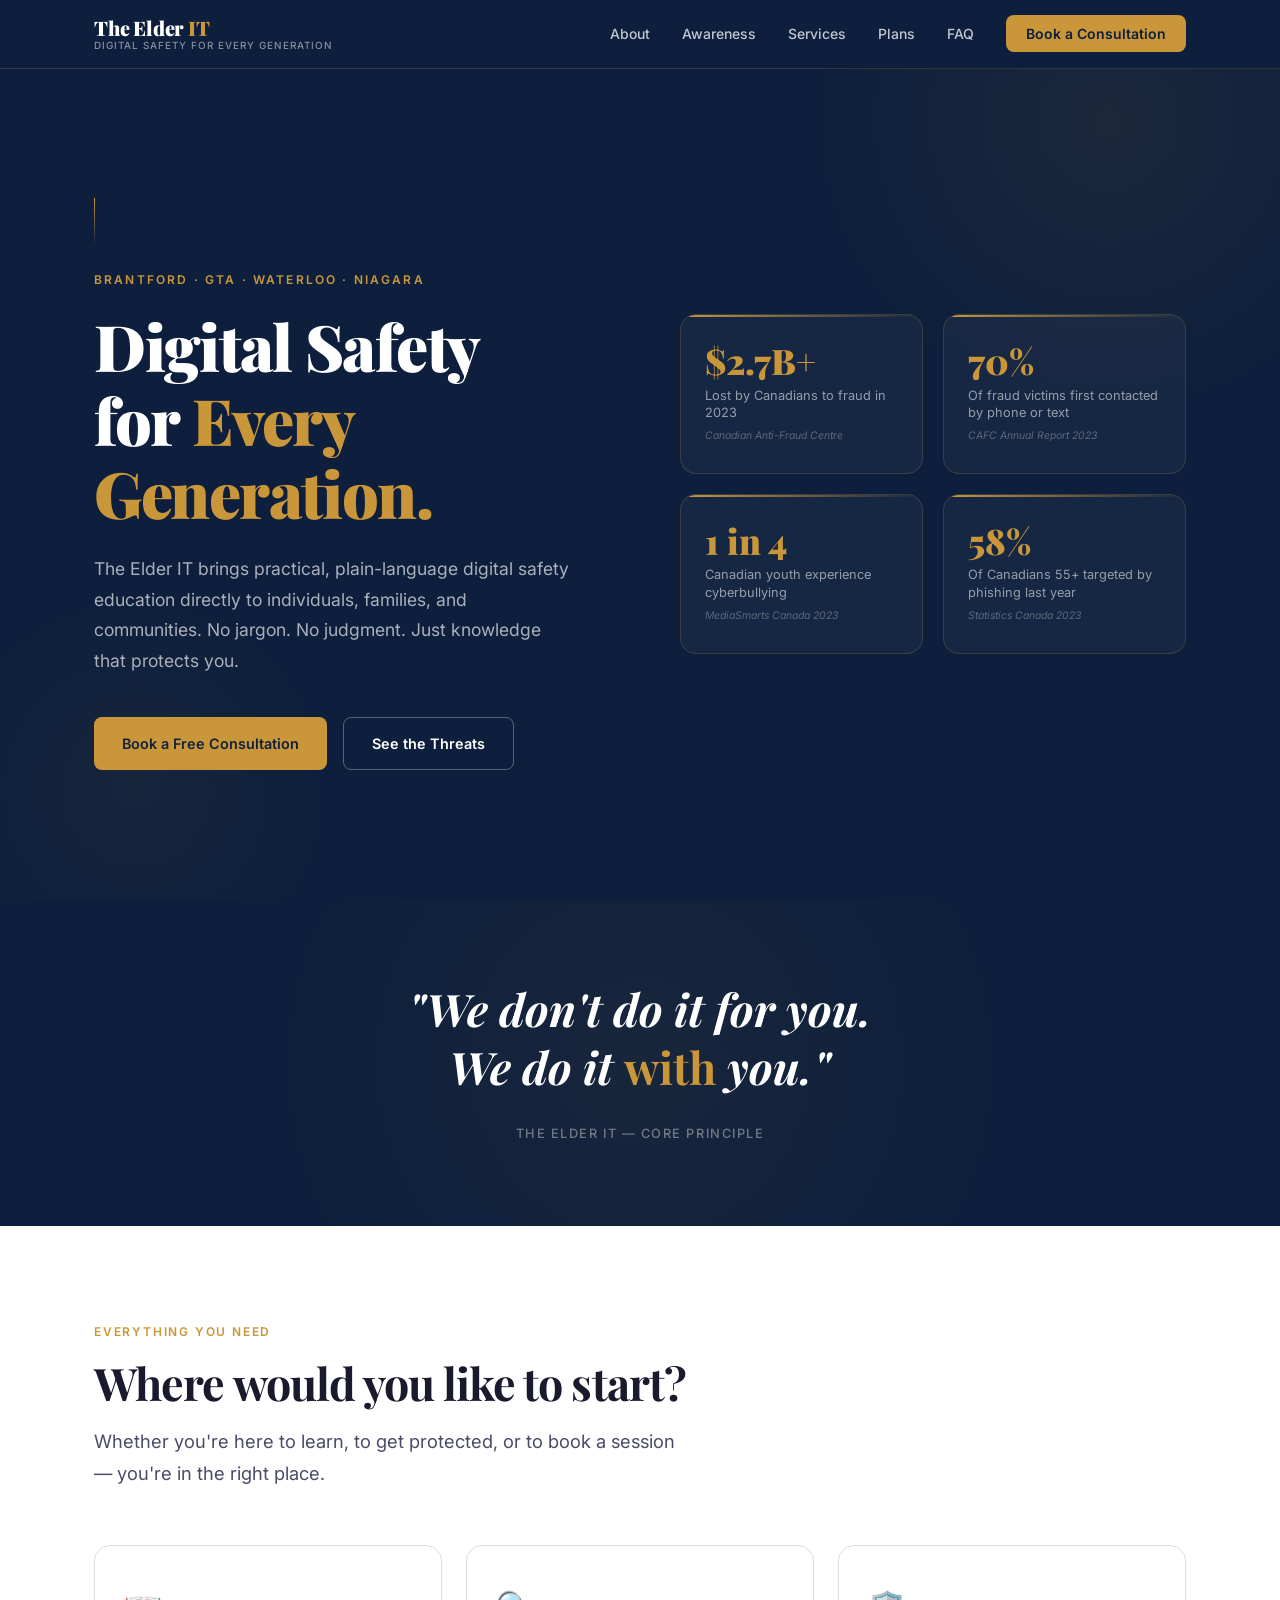
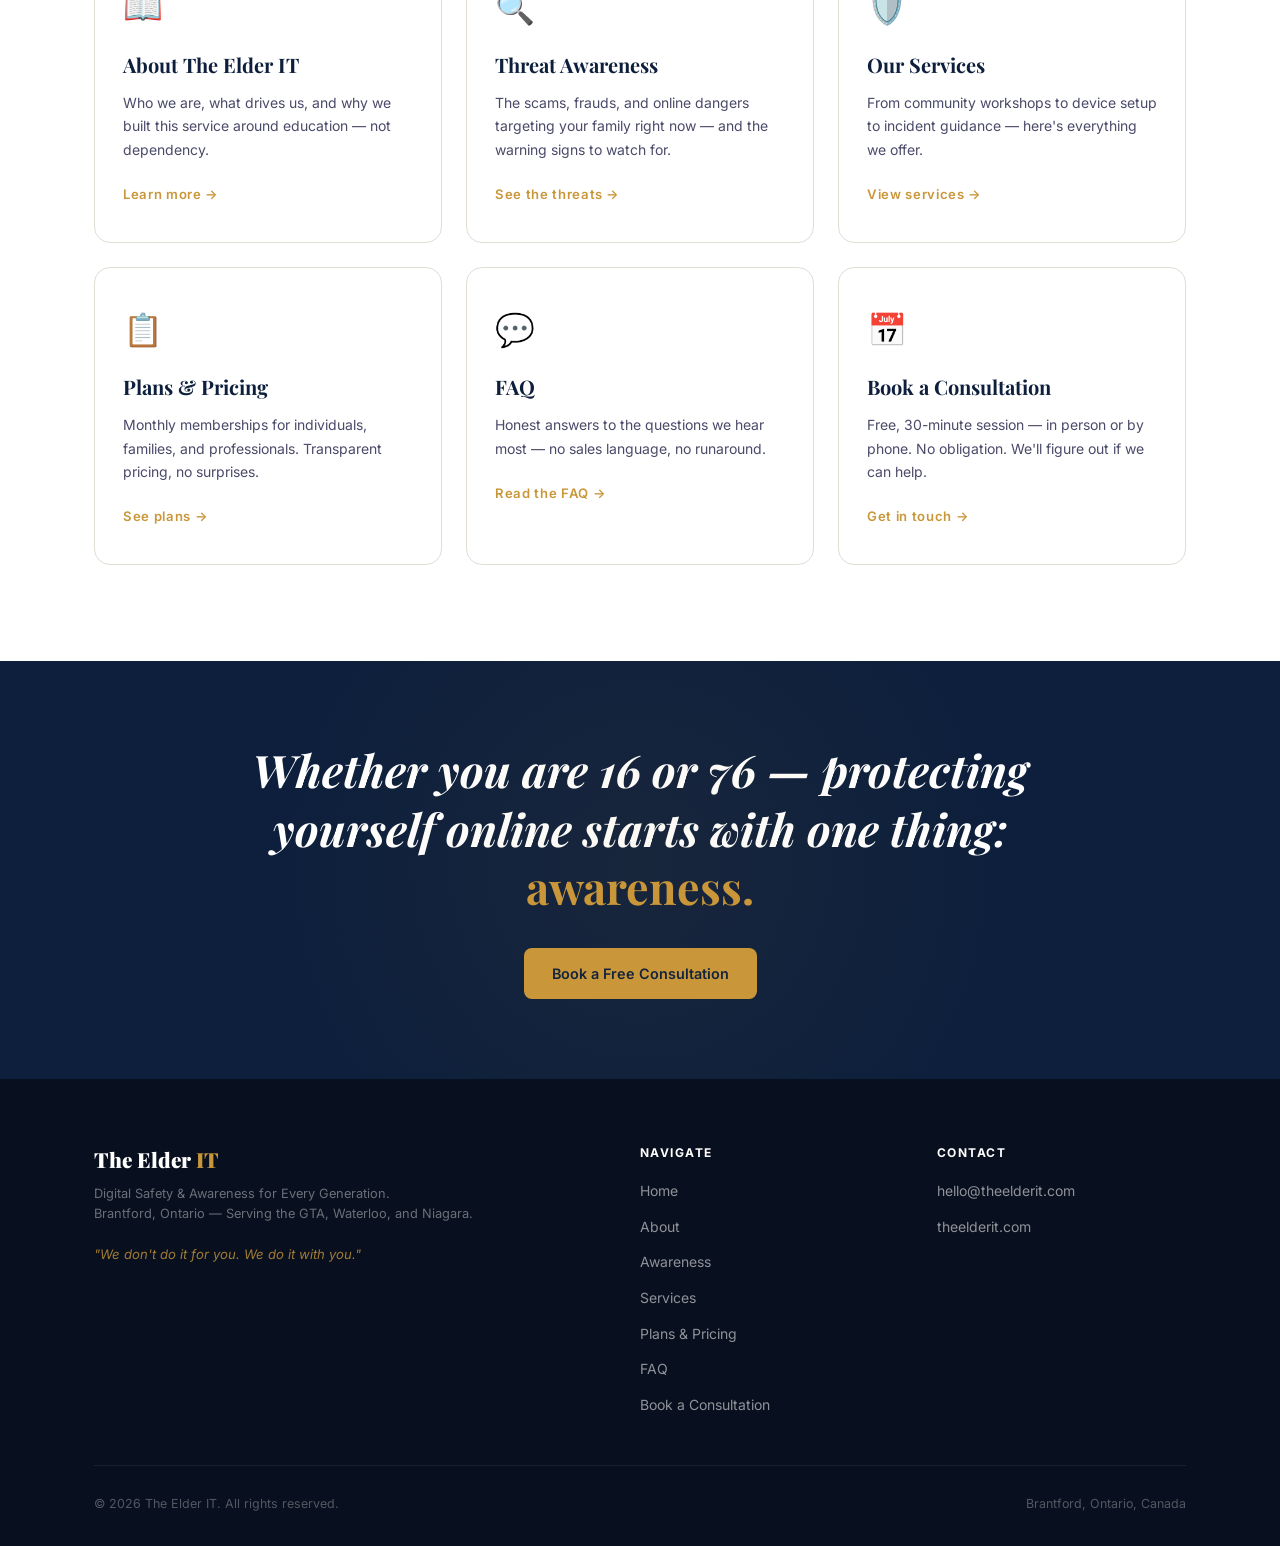
==== index.html @ 3765d1fe "index.html" ====
<!DOCTYPE html>
<html lang="en">
<head>
  <meta charset="UTF-8" />
  <meta name="viewport" content="width=device-width, initial-scale=1.0" />
  <meta name="description" content="Digital Safety for Every Generation | The Elder IT" />
  <meta name="theme-color" content="#0D1F3C" />
  <title>Digital Safety for Every Generation — The Elder IT</title>
  <link rel="icon" type="image/svg+xml" href="data:image/svg+xml,<svg xmlns='http://www.w3.org/2000/svg' viewBox='0 0 32 32'><rect width='32' height='32' fill='%230D1F3C' rx='6'/><text x='16' y='22' text-anchor='middle' font-size='16' fill='%23C9973A' font-family='serif' font-weight='bold'>E</text></svg>" />
  <style>
/* ============================================
   THE ELDER IT — Main Stylesheet
   Colors: Navy #0D1F3C | Gold #C9973A | White
   ============================================ */

@import url('https://fonts.googleapis.com/css2?family=Playfair+Display:wght@700;900&family=Inter:wght@300;400;500;600&display=swap');

:root {
  --navy: #0D1F3C;
  --navy-light: #152e58;
  --gold: #C9973A;
  --gold-light: #e0b05a;
  --white: #ffffff;
  --off-white: #F7F5F0;
  --text-dark: #1a1a2e;
  --text-mid: #4a4a6a;
  --text-light: #8888aa;
  --border: #e2ddd4;
  --shadow: rgba(13, 31, 60, 0.12);
  --radius: 8px;
  --radius-lg: 16px;
}

*, *::before, *::after {
  box-sizing: border-box;
  margin: 0;
  padding: 0;
}

html {
  scroll-behavior: smooth;
}

body {
  font-family: 'Inter', sans-serif;
  font-weight: 400;
  color: var(--text-dark);
  background: var(--white);
  line-height: 1.6;
  -webkit-font-smoothing: antialiased;
}

/* ── TYPOGRAPHY ── */
h1, h2, h3 {
  font-family: 'Playfair Display', serif;
  line-height: 1.15;
  letter-spacing: -0.02em;
}

h1 { font-size: clamp(2.4rem, 5vw, 4rem); font-weight: 900; }
h2 { font-size: clamp(1.8rem, 3.5vw, 2.8rem); font-weight: 700; }
h3 { font-size: clamp(1.2rem, 2vw, 1.5rem); font-weight: 700; }

p { line-height: 1.75; color: var(--text-mid); }

a { color: inherit; text-decoration: none; }

/* ── LAYOUT ── */
.container {
  max-width: 1140px;
  margin: 0 auto;
  padding: 0 24px;
}

.section {
  padding: 96px 0;
}

.section--alt {
  background: var(--off-white);
}

.section--dark {
  background: var(--navy);
  color: var(--white);
}

.section__eyebrow {
  font-family: 'Inter', sans-serif;
  font-size: 0.75rem;
  font-weight: 600;
  letter-spacing: 0.15em;
  text-transform: uppercase;
  color: var(--gold);
  margin-bottom: 16px;
  display: block;
}

.section__heading {
  margin-bottom: 16px;
}

.section__subheading {
  font-size: 1.15rem;
  color: var(--text-mid);
  max-width: 600px;
  margin-bottom: 56px;
}

.section--dark .section__subheading {
  color: rgba(255,255,255,0.7);
}

.section--dark h2 {
  color: var(--white);
}

/* ── NAV ── */
.nav {
  position: fixed;
  top: 0;
  left: 0;
  right: 0;
  z-index: 100;
  background: var(--navy);
  border-bottom: 1px solid rgba(201, 151, 58, 0.2);
  transition: box-shadow 0.3s;
}

.nav.scrolled {
  box-shadow: 0 4px 24px rgba(13,31,60,0.35);
}

.nav__inner {
  display: flex;
  align-items: center;
  justify-content: space-between;
  height: 68px;
  padding: 0 24px;
  max-width: 1140px;
  margin: 0 auto;
}

.nav__logo {
  display: flex;
  flex-direction: column;
  line-height: 1;
}

.nav__logo-name {
  font-family: 'Playfair Display', serif;
  font-size: 1.25rem;
  font-weight: 900;
  color: var(--white);
  letter-spacing: -0.01em;
}

.nav__logo-name span {
  color: var(--gold);
}

.nav__logo-tagline {
  font-size: 0.62rem;
  font-weight: 500;
  letter-spacing: 0.1em;
  text-transform: uppercase;
  color: rgba(255,255,255,0.5);
  margin-top: 3px;
}

.nav__links {
  display: flex;
  align-items: center;
  gap: 32px;
  list-style: none;
}

.nav__links a {
  font-size: 0.875rem;
  font-weight: 500;
  color: rgba(255,255,255,0.75);
  transition: color 0.2s;
}

.nav__links a:hover {
  color: var(--gold);
}

.nav__cta {
  background: var(--gold);
  color: var(--navy) !important;
  padding: 10px 20px;
  border-radius: var(--radius);
  font-weight: 600 !important;
  transition: background 0.2s !important;
}

.nav__cta:hover {
  background: var(--gold-light) !important;
  color: var(--navy) !important;
}

.nav__hamburger {
  display: none;
  flex-direction: column;
  gap: 5px;
  cursor: pointer;
  background: none;
  border: none;
  padding: 4px;
}

.nav__hamburger span {
  display: block;
  width: 24px;
  height: 2px;
  background: var(--white);
  border-radius: 2px;
  transition: all 0.3s;
}

/* ── HERO ── */
.hero {
  background: var(--navy);
  min-height: 100vh;
  display: flex;
  align-items: center;
  padding-top: 68px;
  position: relative;
  overflow: hidden;
}

.hero::before {
  content: '';
  position: absolute;
  top: -20%;
  right: -10%;
  width: 600px;
  height: 600px;
  background: radial-gradient(circle, rgba(201,151,58,0.08) 0%, transparent 70%);
  pointer-events: none;
}

.hero::after {
  content: '';
  position: absolute;
  bottom: -10%;
  left: -5%;
  width: 400px;
  height: 400px;
  background: radial-gradient(circle, rgba(201,151,58,0.05) 0%, transparent 70%);
  pointer-events: none;
}

.hero__inner {
  display: grid;
  grid-template-columns: 1fr 1fr;
  gap: 80px;
  align-items: center;
  padding: 80px 24px;
  max-width: 1140px;
  margin: 0 auto;
  width: 100%;
}

.hero__scroll-line {
  display: block;
  width: 1px;
  height: 48px;
  background: linear-gradient(to bottom, var(--gold), transparent);
  margin-bottom: 24px;
}

.hero__eyebrow {
  font-size: 0.75rem;
  font-weight: 600;
  letter-spacing: 0.18em;
  text-transform: uppercase;
  color: var(--gold);
  margin-bottom: 20px;
  display: block;
}

.hero__heading {
  color: var(--white);
  margin-bottom: 24px;
}

.hero__heading em {
  font-style: normal;
  color: var(--gold);
}

.hero__body {
  font-size: 1.1rem;
  color: rgba(255,255,255,0.65);
  margin-bottom: 40px;
  max-width: 480px;
}

.hero__actions {
  display: flex;
  gap: 16px;
  flex-wrap: wrap;
}

.hero__stats {
  display: grid;
  grid-template-columns: 1fr 1fr;
  gap: 20px;
}

.hero__stat {
  background: rgba(255,255,255,0.04);
  border: 1px solid rgba(201,151,58,0.2);
  border-radius: var(--radius-lg);
  padding: 28px 24px;
  position: relative;
  overflow: hidden;
}

.hero__stat::before {
  content: '';
  position: absolute;
  top: 0;
  left: 0;
  right: 0;
  height: 2px;
  background: linear-gradient(to right, var(--gold), transparent);
}

.hero__stat-number {
  font-family: 'Playfair Display', serif;
  font-size: 2.2rem;
  font-weight: 900;
  color: var(--gold);
  line-height: 1;
  margin-bottom: 8px;
}

.hero__stat-label {
  font-size: 0.8rem;
  color: rgba(255,255,255,0.55);
  line-height: 1.4;
}

.hero__stat-source {
  font-size: 0.65rem;
  color: rgba(255,255,255,0.3);
  margin-top: 6px;
  font-style: italic;
}

/* ── BUTTONS ── */
.btn {
  display: inline-flex;
  align-items: center;
  gap: 8px;
  padding: 14px 28px;
  border-radius: var(--radius);
  font-family: 'Inter', sans-serif;
  font-size: 0.9rem;
  font-weight: 600;
  cursor: pointer;
  transition: all 0.2s;
  border: none;
  text-decoration: none;
}

.btn--primary {
  background: var(--gold);
  color: var(--navy);
}

.btn--primary:hover {
  background: var(--gold-light);
  transform: translateY(-1px);
  box-shadow: 0 8px 24px rgba(201,151,58,0.3);
}

.btn--outline {
  background: transparent;
  color: var(--white);
  border: 1px solid rgba(255,255,255,0.3);
}

.btn--outline:hover {
  border-color: var(--gold);
  color: var(--gold);
}

.btn--navy {
  background: var(--navy);
  color: var(--white);
}

.btn--navy:hover {
  background: var(--navy-light);
  transform: translateY(-1px);
}

/* ── AUDIENCE CARDS ── */
.audience-grid {
  display: grid;
  grid-template-columns: repeat(3, 1fr);
  gap: 24px;
}

.audience-card {
  background: var(--white);
  border: 1px solid var(--border);
  border-radius: var(--radius-lg);
  padding: 36px 28px;
  transition: all 0.25s;
  position: relative;
  overflow: hidden;
}

.audience-card::after {
  content: '';
  position: absolute;
  bottom: 0;
  left: 0;
  right: 0;
  height: 3px;
  background: var(--gold);
  transform: scaleX(0);
  transition: transform 0.25s;
  transform-origin: left;
}

.audience-card:hover {
  border-color: var(--gold);
  box-shadow: 0 12px 40px var(--shadow);
  transform: translateY(-4px);
}

.audience-card:hover::after {
  transform: scaleX(1);
}

.audience-card__icon {
  font-size: 2rem;
  margin-bottom: 16px;
  display: block;
}

.audience-card__title {
  font-family: 'Playfair Display', serif;
  font-size: 1.25rem;
  font-weight: 700;
  color: var(--navy);
  margin-bottom: 12px;
}

.audience-card__body {
  font-size: 0.9rem;
  color: var(--text-mid);
  line-height: 1.65;
}

.audience-card__tags {
  display: flex;
  flex-wrap: wrap;
  gap: 6px;
  margin-top: 16px;
}

.tag {
  font-size: 0.7rem;
  font-weight: 500;
  padding: 4px 10px;
  background: var(--off-white);
  border-radius: 100px;
  color: var(--text-mid);
}

/* ── THREAT SECTION ── */
.threat-grid {
  display: grid;
  grid-template-columns: repeat(3, 1fr);
  gap: 20px;
}

.threat-card {
  background: rgba(255,255,255,0.04);
  border: 1px solid rgba(255,255,255,0.08);
  border-radius: var(--radius-lg);
  padding: 28px 24px;
  transition: border-color 0.2s;
}

.threat-card:hover {
  border-color: rgba(201,151,58,0.4);
}

.threat-card__icon {
  font-size: 1.5rem;
  margin-bottom: 14px;
  display: block;
}

.threat-card__title {
  font-size: 1rem;
  font-weight: 600;
  color: var(--white);
  margin-bottom: 8px;
}

.threat-card__body {
  font-size: 0.85rem;
  color: rgba(255,255,255,0.55);
  line-height: 1.6;
}

.threat-tabs {
  display: flex;
  gap: 8px;
  margin-bottom: 40px;
}

.threat-tab {
  padding: 10px 24px;
  border-radius: 100px;
  font-size: 0.875rem;
  font-weight: 600;
  cursor: pointer;
  border: 1px solid rgba(255,255,255,0.2);
  background: transparent;
  color: rgba(255,255,255,0.6);
  transition: all 0.2s;
  font-family: 'Inter', sans-serif;
}

.threat-tab.active,
.threat-tab:hover {
  background: var(--gold);
  border-color: var(--gold);
  color: var(--navy);
}

.threat-panel { display: none; }
.threat-panel.active { display: grid; grid-template-columns: repeat(3, 1fr); gap: 20px; }

/* ── WARNING SIGNS ── */
.warning-list {
  display: flex;
  flex-direction: column;
  gap: 0;
  border: 1px solid var(--border);
  border-radius: var(--radius-lg);
  overflow: hidden;
  background: var(--white);
}

.warning-item {
  display: grid;
  grid-template-columns: 60px 1fr;
  align-items: center;
  gap: 24px;
  padding: 24px 28px;
  border-bottom: 1px solid var(--border);
  transition: background 0.2s;
}

.warning-item:last-child { border-bottom: none; }

.warning-item:hover {
  background: rgba(201,151,58,0.06);
}

.warning-item__number {
  font-family: 'Playfair Display', serif;
  font-size: 2rem;
  font-weight: 900;
  color: var(--gold);
  opacity: 0.6;
  line-height: 1;
}

.warning-item__title {
  font-size: 1rem;
  font-weight: 700;
  color: var(--navy);
  margin-bottom: 4px;
}

.warning-item__body {
  font-size: 0.875rem;
  color: var(--text-mid);
  line-height: 1.6;
}

/* ── SERVICES ── */
.services-grid {
  display: grid;
  grid-template-columns: repeat(2, 1fr);
  gap: 24px;
}

.service-card {
  background: var(--white);
  border: 1px solid var(--border);
  border-radius: var(--radius-lg);
  padding: 32px 28px;
  transition: all 0.25s;
}

.service-card:hover {
  box-shadow: 0 12px 40px var(--shadow);
  border-color: rgba(201,151,58,0.4);
}

.service-card__icon {
  font-size: 1.75rem;
  margin-bottom: 16px;
  display: block;
}

.service-card__title {
  font-family: 'Playfair Display', serif;
  font-size: 1.2rem;
  font-weight: 700;
  color: var(--navy);
  margin-bottom: 10px;
}

.service-card__body {
  font-size: 0.875rem;
  color: var(--text-mid);
  line-height: 1.65;
}

/* ── PLANS ── */
.plans-grid {
  display: grid;
  grid-template-columns: repeat(4, 1fr);
  gap: 20px;
  align-items: start;
}

.plan-card {
  background: var(--white);
  border: 1px solid var(--border);
  border-radius: var(--radius-lg);
  padding: 32px 24px;
  position: relative;
  transition: all 0.25s;
}

.plan-card:hover {
  box-shadow: 0 16px 48px var(--shadow);
  transform: translateY(-4px);
}

.plan-card--featured {
  border: 2px solid var(--gold);
  background: var(--navy);
  color: var(--white);
}

.plan-card--featured .plan-card__price,
.plan-card--featured .plan-card__name {
  color: var(--white);
}

.plan-card--featured .plan-card__feature {
  color: rgba(255,255,255,0.75);
  border-color: rgba(255,255,255,0.1);
}

.plan-card--featured .plan-card__feature::before {
  color: var(--gold);
}

.plan-badge {
  position: absolute;
  top: -12px;
  left: 50%;
  transform: translateX(-50%);
  background: var(--gold);
  color: var(--navy);
  font-size: 0.7rem;
  font-weight: 700;
  letter-spacing: 0.1em;
  text-transform: uppercase;
  padding: 4px 14px;
  border-radius: 100px;
  white-space: nowrap;
}

.plan-card__name {
  font-family: 'Playfair Display', serif;
  font-size: 1.15rem;
  font-weight: 700;
  color: var(--navy);
  margin-bottom: 8px;
}

.plan-card__price {
  font-family: 'Playfair Display', serif;
  font-size: 2.2rem;
  font-weight: 900;
  color: var(--navy);
  line-height: 1;
  margin-bottom: 4px;
}

.plan-card__price span {
  font-size: 1rem;
  font-weight: 400;
  font-family: 'Inter', sans-serif;
  color: var(--text-light);
}

.plan-card__hst {
  font-size: 0.72rem;
  color: var(--text-light);
  margin-bottom: 20px;
}

.plan-card--featured .plan-card__hst {
  color: rgba(255,255,255,0.4);
}

.plan-card__divider {
  height: 1px;
  background: var(--border);
  margin: 16px 0;
}

.plan-card--featured .plan-card__divider {
  background: rgba(255,255,255,0.1);
}

.plan-card__features {
  list-style: none;
  display: flex;
  flex-direction: column;
  gap: 10px;
  margin-bottom: 24px;
}

.plan-card__feature {
  font-size: 0.82rem;
  color: var(--text-mid);
  padding-left: 20px;
  position: relative;
  border-bottom: 1px solid var(--border);
  padding-bottom: 10px;
  line-height: 1.4;
}

.plan-card__feature:last-child {
  border-bottom: none;
  padding-bottom: 0;
}

.plan-card__feature::before {
  content: '✓';
  position: absolute;
  left: 0;
  color: var(--gold);
  font-weight: 700;
  font-size: 0.75rem;
}

.plan-card .btn {
  width: 100%;
  justify-content: center;
}

/* ── FAQ ── */
.faq-list {
  max-width: 760px;
  margin: 0 auto;
}

.faq-item {
  border-bottom: 1px solid var(--border);
}

.faq-question {
  width: 100%;
  background: none;
  border: none;
  text-align: left;
  padding: 24px 0;
  font-family: 'Inter', sans-serif;
  font-size: 1rem;
  font-weight: 600;
  color: var(--navy);
  cursor: pointer;
  display: flex;
  justify-content: space-between;
  align-items: center;
  gap: 16px;
  transition: color 0.2s;
}

.faq-question:hover {
  color: var(--gold);
}

.faq-question svg {
  flex-shrink: 0;
  transition: transform 0.25s;
  color: var(--gold);
}

.faq-item.open .faq-question svg {
  transform: rotate(45deg);
}

.faq-answer {
  max-height: 0;
  overflow: hidden;
  transition: max-height 0.35s ease, padding 0.2s;
}

.faq-item.open .faq-answer {
  max-height: 400px;
  padding-bottom: 24px;
}

.faq-answer p {
  font-size: 0.95rem;
  color: var(--text-mid);
  line-height: 1.75;
}

/* ── CONTACT / BOOKING ── */
.contact-grid {
  display: grid;
  grid-template-columns: 1fr 1.5fr;
  gap: 64px;
  align-items: start;
}

.contact-info__item {
  display: flex;
  align-items: flex-start;
  gap: 16px;
  margin-bottom: 28px;
}

.contact-info__icon {
  width: 44px;
  height: 44px;
  background: rgba(201,151,58,0.1);
  border-radius: var(--radius);
  display: flex;
  align-items: center;
  justify-content: center;
  font-size: 1.1rem;
  flex-shrink: 0;
  color: var(--gold);
}

.contact-info__label {
  font-size: 0.75rem;
  font-weight: 600;
  text-transform: uppercase;
  letter-spacing: 0.1em;
  color: var(--gold);
  margin-bottom: 4px;
}

.contact-info__value {
  font-size: 0.95rem;
  color: var(--text-mid);
}

.contact-info__value a {
  color: var(--navy);
  font-weight: 500;
  transition: color 0.2s;
}

.contact-info__value a:hover {
  color: var(--gold);
}

.booking-form {
  background: var(--white);
  border: 1px solid var(--border);
  border-radius: var(--radius-lg);
  padding: 40px;
}

.form-group {
  margin-bottom: 20px;
}

.form-label {
  display: block;
  font-size: 0.82rem;
  font-weight: 600;
  color: var(--navy);
  margin-bottom: 8px;
  letter-spacing: 0.02em;
}

.form-input,
.form-select,
.form-textarea {
  width: 100%;
  padding: 12px 16px;
  border: 1px solid var(--border);
  border-radius: var(--radius);
  font-family: 'Inter', sans-serif;
  font-size: 0.9rem;
  color: var(--text-dark);
  background: var(--white);
  transition: border-color 0.2s, box-shadow 0.2s;
  appearance: none;
}

.form-input:focus,
.form-select:focus,
.form-textarea:focus {
  outline: none;
  border-color: var(--gold);
  box-shadow: 0 0 0 3px rgba(201,151,58,0.12);
}

.form-input::placeholder,
.form-textarea::placeholder {
  color: var(--text-light);
}

.form-textarea {
  resize: vertical;
  min-height: 100px;
}

.form-row {
  display: grid;
  grid-template-columns: 1fr 1fr;
  gap: 16px;
}

.form-note {
  font-size: 0.78rem;
  color: var(--text-light);
  margin-top: 12px;
  text-align: center;
}

.form-success {
  display: none;
  text-align: center;
  padding: 32px;
}

.form-success__icon {
  font-size: 2.5rem;
  margin-bottom: 12px;
}

.form-success__title {
  font-family: 'Playfair Display', serif;
  font-size: 1.4rem;
  color: var(--navy);
  margin-bottom: 8px;
}

.form-success__body {
  font-size: 0.9rem;
  color: var(--text-mid);
}

/* ── MISSION BANNER ── */
.mission-banner {
  background: var(--navy);
  padding: 80px 0;
  text-align: center;
  position: relative;
  overflow: hidden;
}

.mission-banner::before {
  content: '';
  position: absolute;
  top: 50%;
  left: 50%;
  transform: translate(-50%, -50%);
  width: 800px;
  height: 800px;
  background: radial-gradient(circle, rgba(201,151,58,0.06) 0%, transparent 65%);
  pointer-events: none;
}

.mission-banner__quote {
  font-family: 'Playfair Display', serif;
  font-size: clamp(1.6rem, 3.5vw, 2.8rem);
  font-weight: 700;
  font-style: italic;
  color: var(--white);
  max-width: 800px;
  margin: 0 auto 24px;
  line-height: 1.3;
}

.mission-banner__quote em {
  color: var(--gold);
  font-style: normal;
}

.mission-banner__attr {
  font-size: 0.8rem;
  font-weight: 500;
  letter-spacing: 0.12em;
  text-transform: uppercase;
  color: rgba(255,255,255,0.4);
}

/* ── FOOTER ── */
.footer {
  background: #080f1e;
  color: rgba(255,255,255,0.6);
  padding: 64px 0 32px;
}

.footer__grid {
  display: grid;
  grid-template-columns: 2fr 1fr 1fr;
  gap: 48px;
  margin-bottom: 48px;
}

.footer__logo-name {
  font-family: 'Playfair Display', serif;
  font-size: 1.3rem;
  font-weight: 900;
  color: var(--white);
  margin-bottom: 8px;
}

.footer__logo-name span {
  color: var(--gold);
}

.footer__tagline {
  font-size: 0.8rem;
  color: rgba(255,255,255,0.4);
  margin-bottom: 20px;
  line-height: 1.5;
}

.footer__differentiator {
  font-size: 0.82rem;
  font-style: italic;
  color: var(--gold);
  opacity: 0.8;
}

.footer__heading {
  font-size: 0.75rem;
  font-weight: 700;
  letter-spacing: 0.12em;
  text-transform: uppercase;
  color: var(--white);
  margin-bottom: 16px;
}

.footer__links {
  list-style: none;
  display: flex;
  flex-direction: column;
  gap: 10px;
}

.footer__links a {
  font-size: 0.875rem;
  color: rgba(255,255,255,0.55);
  transition: color 0.2s;
}

.footer__links a:hover {
  color: var(--gold);
}

.footer__divider {
  height: 1px;
  background: rgba(255,255,255,0.07);
  margin-bottom: 28px;
}

.footer__bottom {
  display: flex;
  justify-content: space-between;
  align-items: center;
  font-size: 0.78rem;
  color: rgba(255,255,255,0.3);
}

/* ── PROTECTION PLAN ── */
.protection-steps {
  display: grid;
  grid-template-columns: repeat(3, 1fr);
  gap: 32px;
}

.protection-step {
  text-align: center;
  padding: 40px 28px;
  background: var(--off-white);
  border-radius: var(--radius-lg);
  position: relative;
}

.protection-step__number {
  width: 52px;
  height: 52px;
  background: var(--navy);
  color: var(--gold);
  font-family: 'Playfair Display', serif;
  font-size: 1.4rem;
  font-weight: 900;
  border-radius: 50%;
  display: flex;
  align-items: center;
  justify-content: center;
  margin: 0 auto 20px;
}

.protection-step__title {
  font-family: 'Playfair Display', serif;
  font-size: 1.2rem;
  font-weight: 700;
  color: var(--navy);
  margin-bottom: 12px;
}

.protection-step__items {
  list-style: none;
  display: flex;
  flex-direction: column;
  gap: 8px;
  text-align: left;
}

.protection-step__item {
  font-size: 0.85rem;
  color: var(--text-mid);
  padding-left: 16px;
  position: relative;
  line-height: 1.5;
}

.protection-step__item::before {
  content: '→';
  position: absolute;
  left: 0;
  color: var(--gold);
  font-size: 0.75rem;
}

/* ── ABOUT SECTION ── */
.about-grid {
  display: grid;
  grid-template-columns: 1fr 1fr;
  gap: 80px;
  align-items: center;
}

.about-principle {
  background: var(--navy);
  border-radius: var(--radius-lg);
  padding: 40px;
  margin-top: 32px;
}

.about-principle__text {
  font-family: 'Playfair Display', serif;
  font-size: 1.3rem;
  font-style: italic;
  color: var(--white);
  line-height: 1.5;
  margin-bottom: 12px;
}

.about-principle__attr {
  font-size: 0.75rem;
  color: var(--gold);
  font-weight: 600;
  letter-spacing: 0.08em;
  text-transform: uppercase;
}

.about-values {
  display: flex;
  flex-direction: column;
  gap: 24px;
}

.about-value {
  display: flex;
  gap: 20px;
  align-items: flex-start;
}

.about-value__icon {
  width: 48px;
  height: 48px;
  background: rgba(201,151,58,0.1);
  border-radius: var(--radius);
  display: flex;
  align-items: center;
  justify-content: center;
  font-size: 1.2rem;
  flex-shrink: 0;
}

.about-value__title {
  font-weight: 700;
  color: var(--navy);
  margin-bottom: 4px;
  font-size: 1rem;
}

.about-value__body {
  font-size: 0.875rem;
  color: var(--text-mid);
  line-height: 1.65;
}

/* ── REGION PILLS ── */
.region-pills {
  display: flex;
  flex-wrap: wrap;
  gap: 10px;
  margin-top: 20px;
}

.region-pill {
  display: inline-flex;
  align-items: center;
  gap: 6px;
  background: rgba(201,151,58,0.1);
  border: 1px solid rgba(201,151,58,0.25);
  color: var(--navy);
  font-size: 0.82rem;
  font-weight: 500;
  padding: 8px 16px;
  border-radius: 100px;
}

.region-pill::before {
  content: '📍';
  font-size: 0.75rem;
}

/* ── SCROLL ANIMATIONS ── */
.fade-up {
  opacity: 0;
  transform: translateY(24px);
  transition: opacity 0.6s ease, transform 0.6s ease;
}

.fade-up.visible {
  opacity: 1;
  transform: translateY(0);
}

/* ── MOBILE ── */
@media (max-width: 1024px) {
  .plans-grid {
    grid-template-columns: repeat(2, 1fr);
  }
}

@media (max-width: 900px) {
  .hero__inner {
    grid-template-columns: 1fr;
    gap: 48px;
    padding: 60px 24px;
  }

  .hero__stats {
    grid-template-columns: repeat(2, 1fr);
  }

  .audience-grid {
    grid-template-columns: 1fr 1fr;
  }

  .threat-grid,
  .threat-panel.active {
    grid-template-columns: 1fr 1fr;
  }

  .services-grid {
    grid-template-columns: 1fr;
  }

  .contact-grid {
    grid-template-columns: 1fr;
  }

  .about-grid {
    grid-template-columns: 1fr;
    gap: 40px;
  }

  .protection-steps {
    grid-template-columns: 1fr;
  }

  .footer__grid {
    grid-template-columns: 1fr 1fr;
  }
}

@media (max-width: 640px) {
  .section { padding: 64px 0; }

  .nav__links { display: none; }
  .nav__hamburger { display: flex; }

  .nav__links.mobile-open {
    display: flex;
    flex-direction: column;
    position: fixed;
    top: 68px;
    left: 0;
    right: 0;
    background: var(--navy);
    padding: 24px;
    gap: 20px;
    border-top: 1px solid rgba(201,151,58,0.2);
    z-index: 99;
  }

  .hero__stats {
    grid-template-columns: 1fr 1fr;
  }

  .audience-grid {
    grid-template-columns: 1fr;
  }

  .threat-grid,
  .threat-panel.active {
    grid-template-columns: 1fr;
  }

  .plans-grid {
    grid-template-columns: 1fr;
  }

  .form-row {
    grid-template-columns: 1fr;
  }

  .footer__grid {
    grid-template-columns: 1fr;
  }

  .footer__bottom {
    flex-direction: column;
    gap: 8px;
    text-align: center;
  }

  .booking-form {
    padding: 24px;
  }

  .warning-item {
    grid-template-columns: 40px 1fr;
    gap: 16px;
    padding: 20px;
  }
}

@media (prefers-reduced-motion: reduce) {
  .fade-up { transition: none; opacity: 1; transform: none; }
  * { transition-duration: 0.01ms !important; }
}


/* ── HOMEPAGE SECTION CARDS ── */
.home-sections {
  display: grid;
  grid-template-columns: repeat(3, 1fr);
  gap: 24px;
  margin-top: 56px;
}

.home-card {
  background: var(--white);
  border: 1px solid var(--border);
  border-radius: var(--radius-lg);
  padding: 36px 28px;
  text-decoration: none;
  display: block;
  transition: all 0.25s;
  position: relative;
  overflow: hidden;
}

.home-card::after {
  content: '';
  position: absolute;
  bottom: 0;
  left: 0;
  right: 0;
  height: 3px;
  background: var(--gold);
  transform: scaleX(0);
  transition: transform 0.25s;
  transform-origin: left;
}

.home-card:hover {
  border-color: var(--gold);
  box-shadow: 0 12px 40px var(--shadow);
  transform: translateY(-4px);
}

.home-card:hover::after {
  transform: scaleX(1);
}

.home-card__icon {
  font-size: 2rem;
  margin-bottom: 16px;
  display: block;
}

.home-card__title {
  font-family: 'Playfair Display', serif;
  font-size: 1.25rem;
  font-weight: 700;
  color: var(--navy);
  margin-bottom: 10px;
}

.home-card__body {
  font-size: 0.875rem;
  color: var(--text-mid);
  line-height: 1.65;
  margin-bottom: 20px;
}

.home-card__arrow {
  font-size: 0.82rem;
  font-weight: 600;
  color: var(--gold);
  letter-spacing: 0.05em;
}

/* ── PAGE HEADER ── */
.page-header {
  background: var(--navy);
  padding: 120px 0 64px;
  position: relative;
  overflow: hidden;
}

.page-header::before {
  content: '';
  position: absolute;
  top: -20%;
  right: -10%;
  width: 500px;
  height: 500px;
  background: radial-gradient(circle, rgba(201,151,58,0.08) 0%, transparent 70%);
  pointer-events: none;
}

.page-header__eyebrow {
  font-size: 0.75rem;
  font-weight: 600;
  letter-spacing: 0.18em;
  text-transform: uppercase;
  color: var(--gold);
  margin-bottom: 16px;
  display: block;
}

.page-header__title {
  font-family: 'Playfair Display', serif;
  font-size: clamp(2rem, 4vw, 3.2rem);
  font-weight: 900;
  color: var(--white);
  line-height: 1.15;
  margin-bottom: 16px;
}

.page-header__body {
  font-size: 1.05rem;
  color: rgba(255,255,255,0.65);
  max-width: 560px;
}

/* ── ACTIVE NAV ── */
.nav__links a.active {
  color: var(--gold);
}

@media (max-width: 900px) {
  .home-sections {
    grid-template-columns: repeat(2, 1fr);
  }
}

@media (max-width: 640px) {
  .home-sections {
    grid-template-columns: 1fr;
  }
}
</style>
</head>
<body>
<nav class="nav" role="navigation" aria-label="Main navigation">
  <div class="nav__inner">
    <a href="index.html" class="nav__logo" aria-label="The Elder IT — Home">
      <span class="nav__logo-name">The Elder <span>IT</span></span>
      <span class="nav__logo-tagline">Digital Safety for Every Generation</span>
    </a>
    <ul class="nav__links">
      <li><a href="about.html">About</a></li>
      <li><a href="awareness.html">Awareness</a></li>
      <li><a href="services.html">Services</a></li>
      <li><a href="plans.html">Plans</a></li>
      <li><a href="faq.html">FAQ</a></li>
      <li><a href="contact.html" class="nav__cta">Book a Consultation</a></li>
    </ul>
    <button class="nav__hamburger" aria-label="Open menu" aria-expanded="false">
      <span></span><span></span><span></span>
    </button>
  </div>
</nav>

<section class="hero" id="home">
  <div class="hero__inner">
    <div class="hero__content">
      <span class="hero__scroll-line" aria-hidden="true"></span>
      <span class="hero__eyebrow">Brantford · GTA · Waterloo · Niagara</span>
      <h1 class="hero__heading">
        Digital Safety<br />
        for <em>Every<br />Generation.</em>
      </h1>
      <p class="hero__body">
        The Elder IT brings practical, plain-language digital safety education directly to individuals, families, and communities. No jargon. No judgment. Just knowledge that protects you.
      </p>
      <div class="hero__actions">
        <a href="contact.html" class="btn btn--primary">Book a Free Consultation</a>
        <a href="awareness.html" class="btn btn--outline">See the Threats</a>
      </div>
    </div>
    <div class="hero__stats" aria-label="Key statistics">
      <div class="hero__stat fade-up">
        <div class="hero__stat-number">$2.7B+</div>
        <div class="hero__stat-label">Lost by Canadians to fraud in 2023</div>
        <div class="hero__stat-source">Canadian Anti-Fraud Centre</div>
      </div>
      <div class="hero__stat fade-up">
        <div class="hero__stat-number">70%</div>
        <div class="hero__stat-label">Of fraud victims first contacted by phone or text</div>
        <div class="hero__stat-source">CAFC Annual Report 2023</div>
      </div>
      <div class="hero__stat fade-up">
        <div class="hero__stat-number">1 in 4</div>
        <div class="hero__stat-label">Canadian youth experience cyberbullying</div>
        <div class="hero__stat-source">MediaSmarts Canada 2023</div>
      </div>
      <div class="hero__stat fade-up">
        <div class="hero__stat-number">58%</div>
        <div class="hero__stat-label">Of Canadians 55+ targeted by phishing last year</div>
        <div class="hero__stat-source">Statistics Canada 2023</div>
      </div>
    </div>
  </div>
</section>

<div class="mission-banner">
  <div class="container">
    <p class="mission-banner__quote fade-up">
      "We don't do it for you.<br />We do it <em>with</em> you."
    </p>
    <span class="mission-banner__attr">The Elder IT — Core Principle</span>
  </div>
</div>

<section class="section">
  <div class="container">
    <span class="section__eyebrow">Everything You Need</span>
    <h2 class="section__heading">Where would you like to start?</h2>
    <p class="section__subheading">Whether you're here to learn, to get protected, or to book a session — you're in the right place.</p>

    <div class="home-sections">
      <a href="about.html" class="home-card fade-up">
        <span class="home-card__icon">📖</span>
        <div class="home-card__title">About The Elder IT</div>
        <p class="home-card__body">Who we are, what drives us, and why we built this service around education — not dependency.</p>
        <span class="home-card__arrow">Learn more →</span>
      </a>
      <a href="awareness.html" class="home-card fade-up">
        <span class="home-card__icon">🔍</span>
        <div class="home-card__title">Threat Awareness</div>
        <p class="home-card__body">The scams, frauds, and online dangers targeting your family right now — and the warning signs to watch for.</p>
        <span class="home-card__arrow">See the threats →</span>
      </a>
      <a href="services.html" class="home-card fade-up">
        <span class="home-card__icon">🛡️</span>
        <div class="home-card__title">Our Services</div>
        <p class="home-card__body">From community workshops to device setup to incident guidance — here's everything we offer.</p>
        <span class="home-card__arrow">View services →</span>
      </a>
      <a href="plans.html" class="home-card fade-up">
        <span class="home-card__icon">📋</span>
        <div class="home-card__title">Plans & Pricing</div>
        <p class="home-card__body">Monthly memberships for individuals, families, and professionals. Transparent pricing, no surprises.</p>
        <span class="home-card__arrow">See plans →</span>
      </a>
      <a href="faq.html" class="home-card fade-up">
        <span class="home-card__icon">💬</span>
        <div class="home-card__title">FAQ</div>
        <p class="home-card__body">Honest answers to the questions we hear most — no sales language, no runaround.</p>
        <span class="home-card__arrow">Read the FAQ →</span>
      </a>
      <a href="contact.html" class="home-card fade-up">
        <span class="home-card__icon">📅</span>
        <div class="home-card__title">Book a Consultation</div>
        <p class="home-card__body">Free, 30-minute session — in person or by phone. No obligation. We'll figure out if we can help.</p>
        <span class="home-card__arrow">Get in touch →</span>
      </a>
    </div>
  </div>
</section>

<div class="mission-banner">
  <div class="container">
    <p class="mission-banner__quote">
      Whether you are 16 or 76 — protecting yourself online starts with one thing: <em>awareness.</em>
    </p>
    <div style="margin-top:32px;">
      <a href="contact.html" class="btn btn--primary">Book a Free Consultation</a>
    </div>
  </div>
</div>

<footer class="footer">
  <div class="container">
    <div class="footer__grid">
      <div>
        <div class="footer__logo-name">The Elder <span>IT</span></div>
        <p class="footer__tagline">Digital Safety & Awareness for Every Generation.<br />Brantford, Ontario — Serving the GTA, Waterloo, and Niagara.</p>
        <p class="footer__differentiator">"We don't do it for you. We do it with you."</p>
      </div>
      <div>
        <div class="footer__heading">Navigate</div>
        <ul class="footer__links">
          <li><a href="index.html">Home</a></li>
          <li><a href="about.html">About</a></li>
          <li><a href="awareness.html">Awareness</a></li>
          <li><a href="services.html">Services</a></li>
          <li><a href="plans.html">Plans & Pricing</a></li>
          <li><a href="faq.html">FAQ</a></li>
          <li><a href="contact.html">Book a Consultation</a></li>
        </ul>
      </div>
      <div>
        <div class="footer__heading">Contact</div>
        <ul class="footer__links">
          <li><a href="mailto:hello@theelderit.com">hello@theelderit.com</a></li>
          <li><a href="https://theelderit.com">theelderit.com</a></li>
        </ul>
      </div>
    </div>
    <div class="footer__divider"></div>
    <div class="footer__bottom">
      <span>&copy; 2026 The Elder IT. All rights reserved.</span>
      <span>Brantford, Ontario, Canada</span>
    </div>
  </div>
</footer>
<script>
/* ============================================
   THE ELDER IT — Main JavaScript
   ============================================ */

document.addEventListener('DOMContentLoaded', () => {

  // ── NAV SCROLL ──
  const nav = document.querySelector('.nav');
  window.addEventListener('scroll', () => {
    nav.classList.toggle('scrolled', window.scrollY > 40);
  });

  // ── MOBILE HAMBURGER ──
  const hamburger = document.querySelector('.nav__hamburger');
  const navLinks = document.querySelector('.nav__links');

  if (hamburger) {
    hamburger.addEventListener('click', () => {
      navLinks.classList.toggle('mobile-open');
      const spans = hamburger.querySelectorAll('span');
      spans.forEach(s => s.classList.toggle('open'));
    });

    // Close on link click
    navLinks.querySelectorAll('a').forEach(link => {
      link.addEventListener('click', () => {
        navLinks.classList.remove('mobile-open');
      });
    });
  }

  // ── THREAT TABS ──
  const tabs = document.querySelectorAll('.threat-tab');
  const panels = document.querySelectorAll('.threat-panel');

  tabs.forEach(tab => {
    tab.addEventListener('click', () => {
      tabs.forEach(t => t.classList.remove('active'));
      panels.forEach(p => p.classList.remove('active'));
      tab.classList.add('active');
      const target = tab.dataset.panel;
      const panel = document.getElementById(target);
      if (panel) panel.classList.add('active');
    });
  });

  // ── FAQ ACCORDION ──
  const faqItems = document.querySelectorAll('.faq-item');

  faqItems.forEach(item => {
    const question = item.querySelector('.faq-question');
    question.addEventListener('click', () => {
      const isOpen = item.classList.contains('open');
      // Close all
      faqItems.forEach(i => i.classList.remove('open'));
      // Open clicked if it was closed
      if (!isOpen) item.classList.add('open');
    });
  });

  // ── SCROLL ANIMATIONS ──
  const fadeEls = document.querySelectorAll('.fade-up');
  const observer = new IntersectionObserver((entries) => {
    entries.forEach((entry, i) => {
      if (entry.isIntersecting) {
        setTimeout(() => {
          entry.target.classList.add('visible');
        }, i * 80);
        observer.unobserve(entry.target);
      }
    });
  }, { threshold: 0.1, rootMargin: '0px 0px -40px 0px' });

  fadeEls.forEach(el => observer.observe(el));

  // ── SMOOTH SCROLL for anchor links ──
  document.querySelectorAll('a[href^="#"]').forEach(anchor => {
    anchor.addEventListener('click', (e) => {
      const target = document.querySelector(anchor.getAttribute('href'));
      if (target) {
        e.preventDefault();
        const offset = 80;
        const top = target.getBoundingClientRect().top + window.scrollY - offset;
        window.scrollTo({ top, behavior: 'smooth' });
      }
    });
  });

  // ── BOOKING FORM ──
  const bookingForm = document.getElementById('booking-form');
  if (bookingForm) {
    bookingForm.addEventListener('submit', async (e) => {
      e.preventDefault();
      const btn = bookingForm.querySelector('.btn--submit');
      btn.textContent = 'Sending…';
      btn.disabled = true;

      const formData = new FormData(bookingForm);

      try {
        const response = await fetch(bookingForm.action, {
          method: 'POST',
          body: formData,
          headers: { 'Accept': 'application/json' }
        });

        if (response.ok) {
          bookingForm.style.display = 'none';
          document.getElementById('form-success').style.display = 'block';
        } else {
          btn.textContent = 'Try again';
          btn.disabled = false;
          alert('Something went wrong. Please email us at hello@theelderit.com');
        }
      } catch (err) {
        btn.textContent = 'Try again';
        btn.disabled = false;
        alert('Something went wrong. Please email us at hello@theelderit.com');
      }
    });
  }

  // ── CONTACT FORM ──
  const contactForm = document.getElementById('contact-form');
  if (contactForm) {
    contactForm.addEventListener('submit', async (e) => {
      e.preventDefault();
      const btn = contactForm.querySelector('.btn--submit');
      btn.textContent = 'Sending…';
      btn.disabled = true;

      const formData = new FormData(contactForm);

      try {
        const response = await fetch(contactForm.action, {
          method: 'POST',
          body: formData,
          headers: { 'Accept': 'application/json' }
        });

        if (response.ok) {
          contactForm.style.display = 'none';
          document.getElementById('contact-success').style.display = 'block';
        } else {
          btn.textContent = 'Try again';
          btn.disabled = false;
        }
      } catch (err) {
        btn.textContent = 'Try again';
        btn.disabled = false;
      }
    });
  }

});

</script>
</body>
</html>
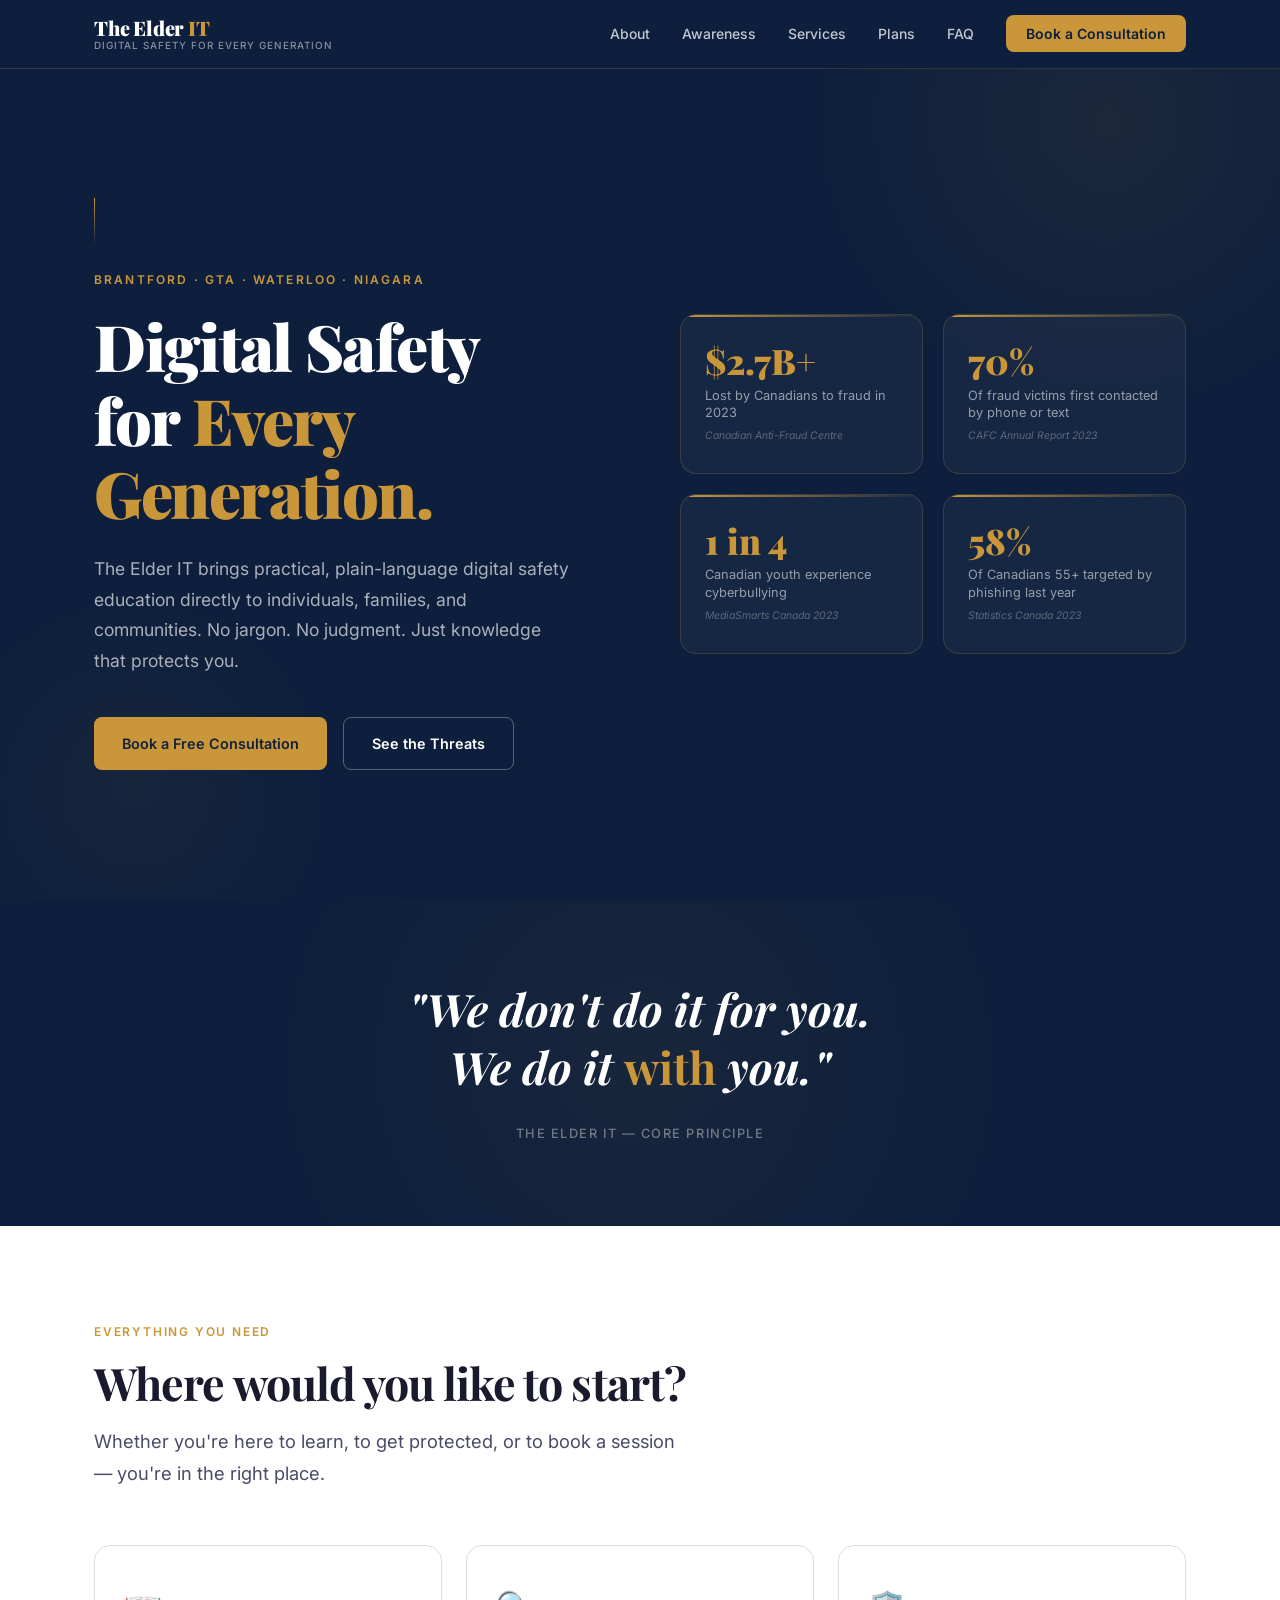
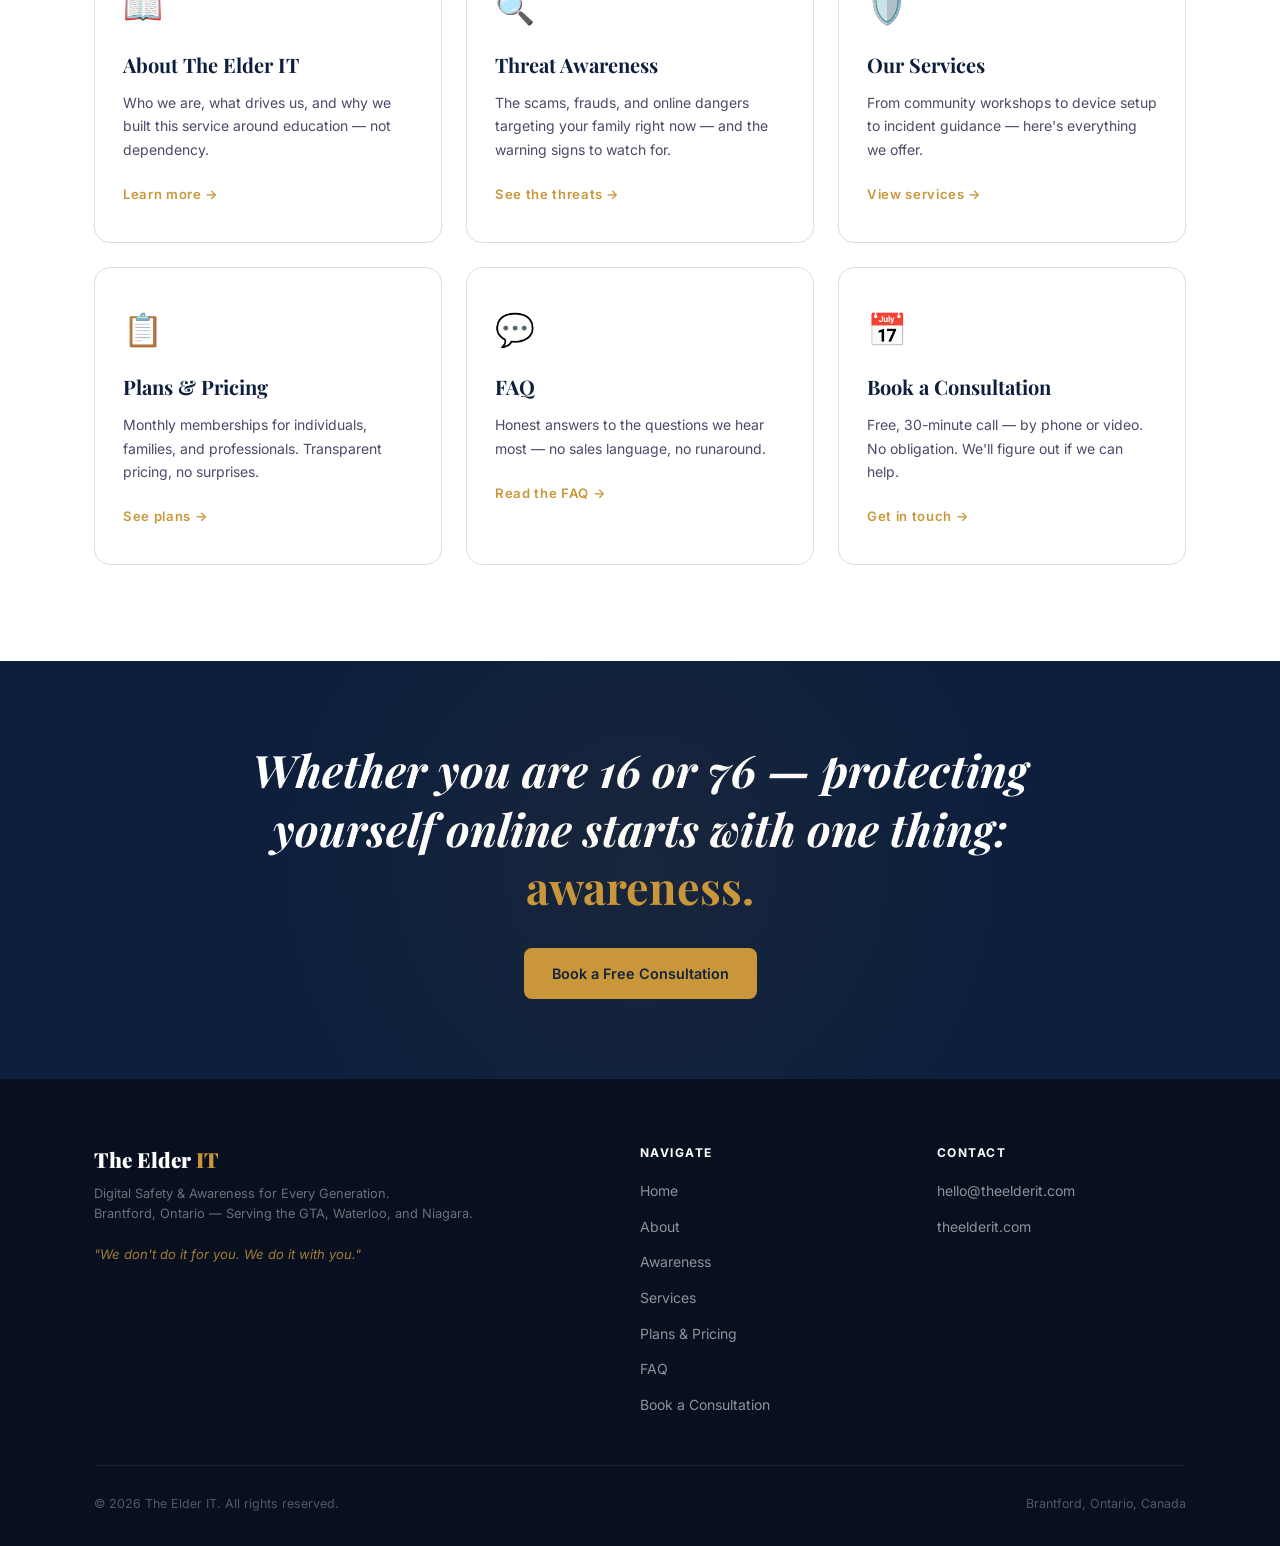
==== commit 11ad256f: "index.html" ====
--- a/index.html
+++ b/index.html
@@ -1626,7 +1626,7 @@
       <a href="contact.html" class="home-card fade-up">
         <span class="home-card__icon">📅</span>
         <div class="home-card__title">Book a Consultation</div>
-        <p class="home-card__body">Free, 30-minute session — in person or by phone. No obligation. We'll figure out if we can help.</p>
+        <p class="home-card__body">Free, 30-minute call — by phone or video. No obligation. We'll figure out if we can help.</p>
         <span class="home-card__arrow">Get in touch →</span>
       </a>
     </div>
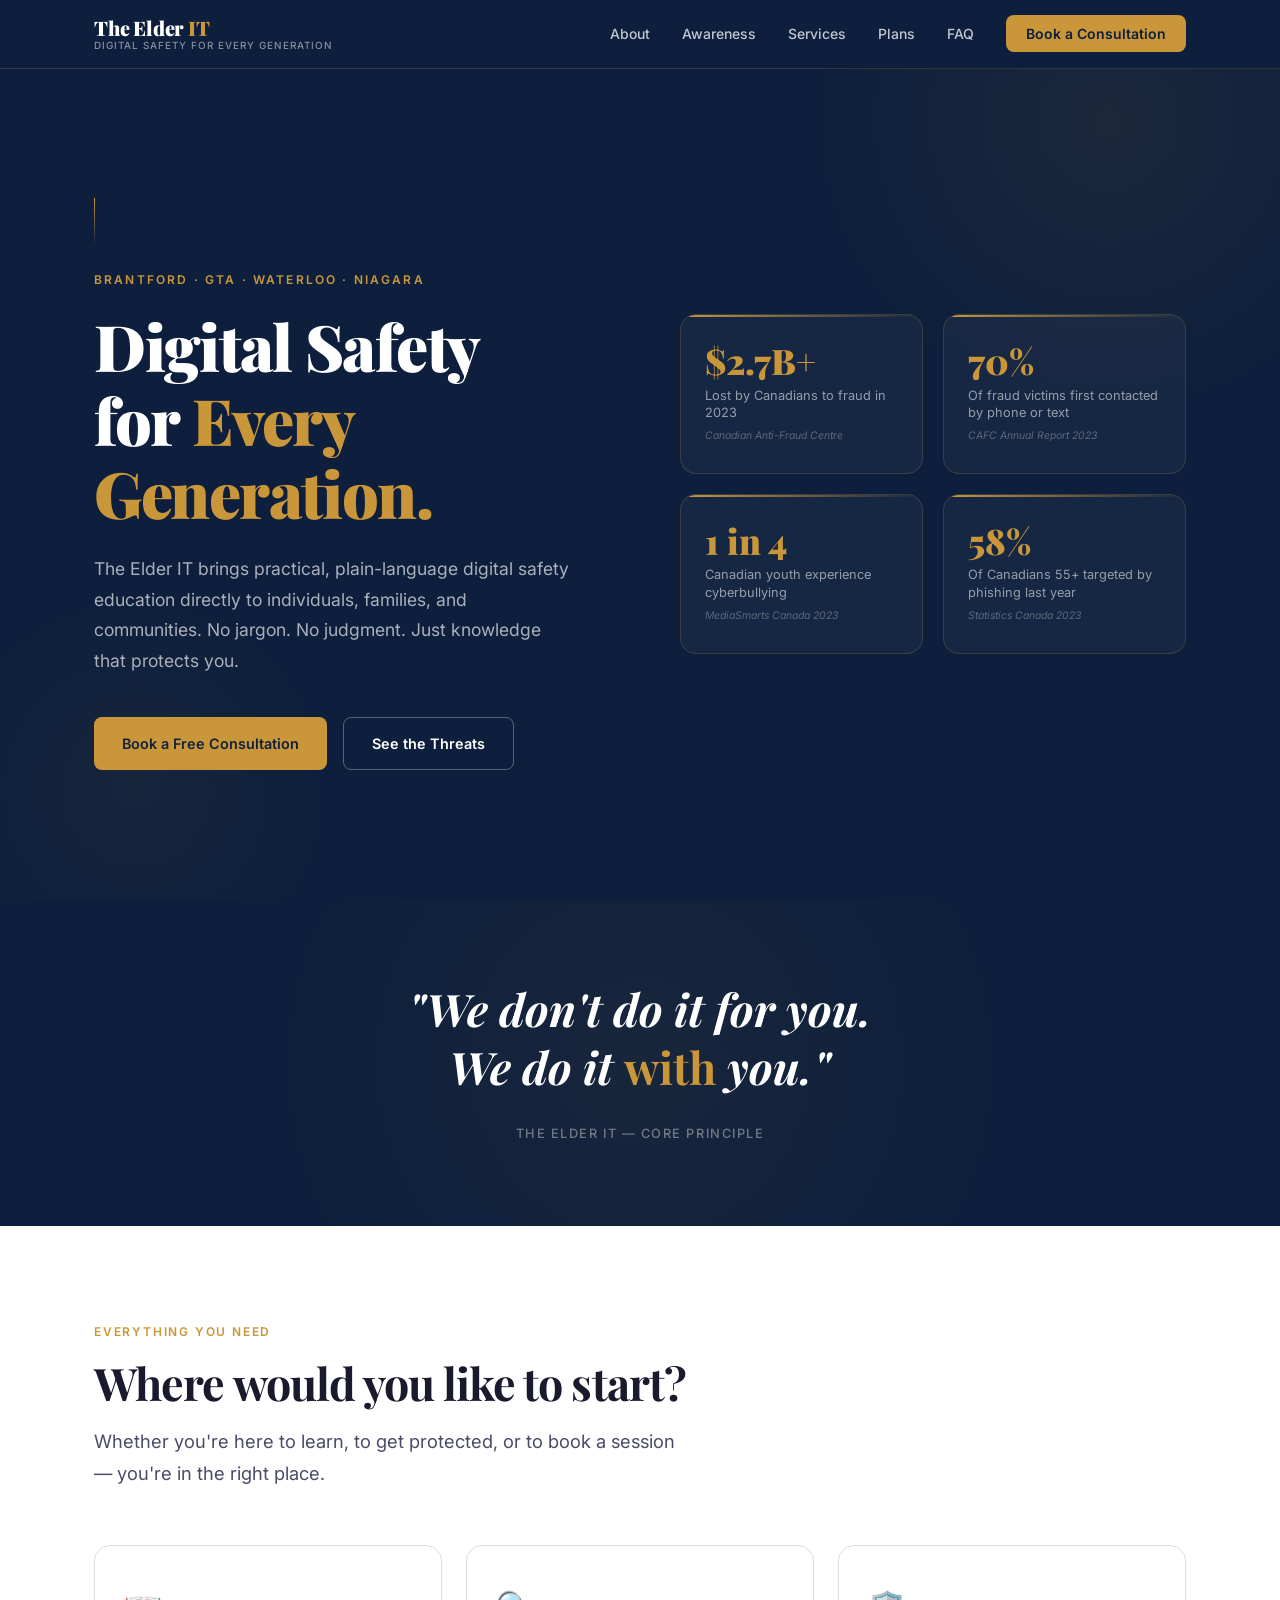
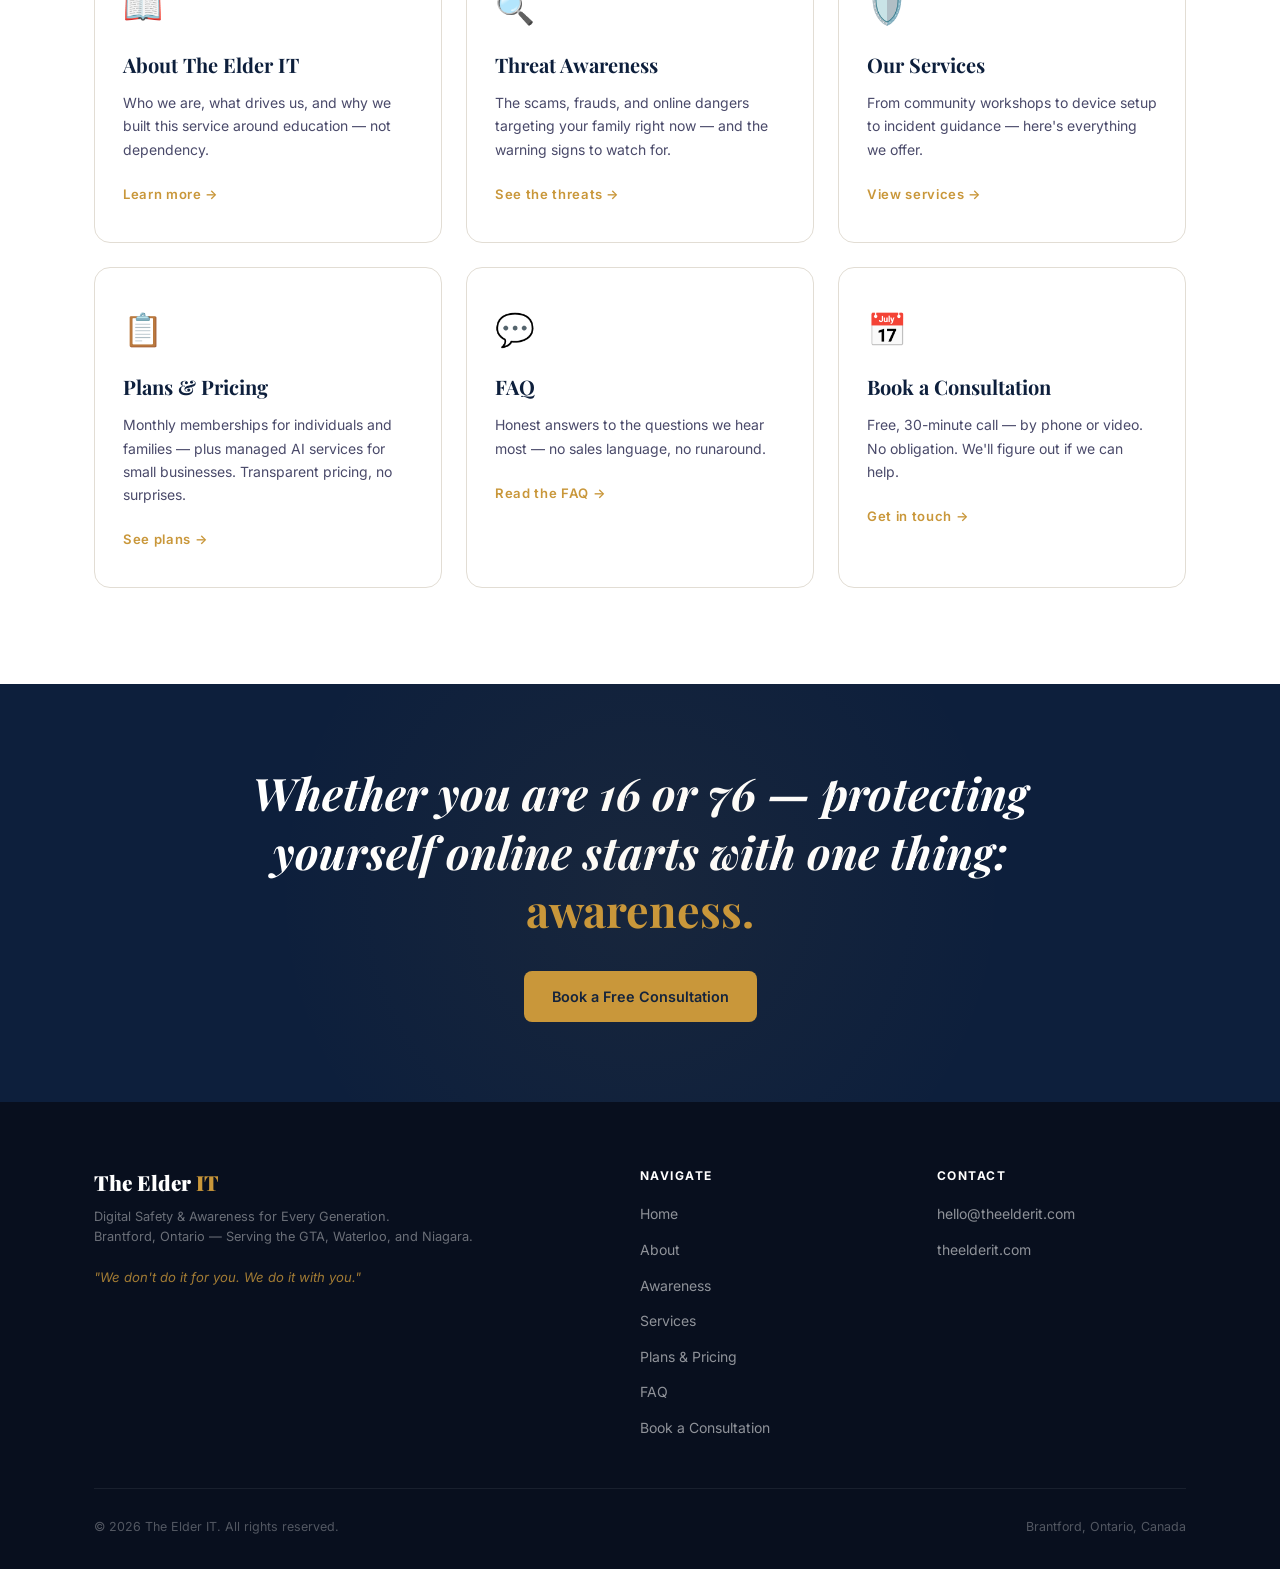
==== commit 7c4d5206: "Add files via upload Add managed Ai services tier and update pricing." ====
--- a/index.html
+++ b/index.html
@@ -1614,7 +1614,7 @@
       <a href="plans.html" class="home-card fade-up">
         <span class="home-card__icon">📋</span>
         <div class="home-card__title">Plans & Pricing</div>
-        <p class="home-card__body">Monthly memberships for individuals, families, and professionals. Transparent pricing, no surprises.</p>
+        <p class="home-card__body">Monthly memberships for individuals and families — plus managed AI services for small businesses. Transparent pricing, no surprises.</p>
         <span class="home-card__arrow">See plans →</span>
       </a>
       <a href="faq.html" class="home-card fade-up">
@@ -1838,4 +1838,4 @@
 
 </script>
 </body>
-</html>
+</html>
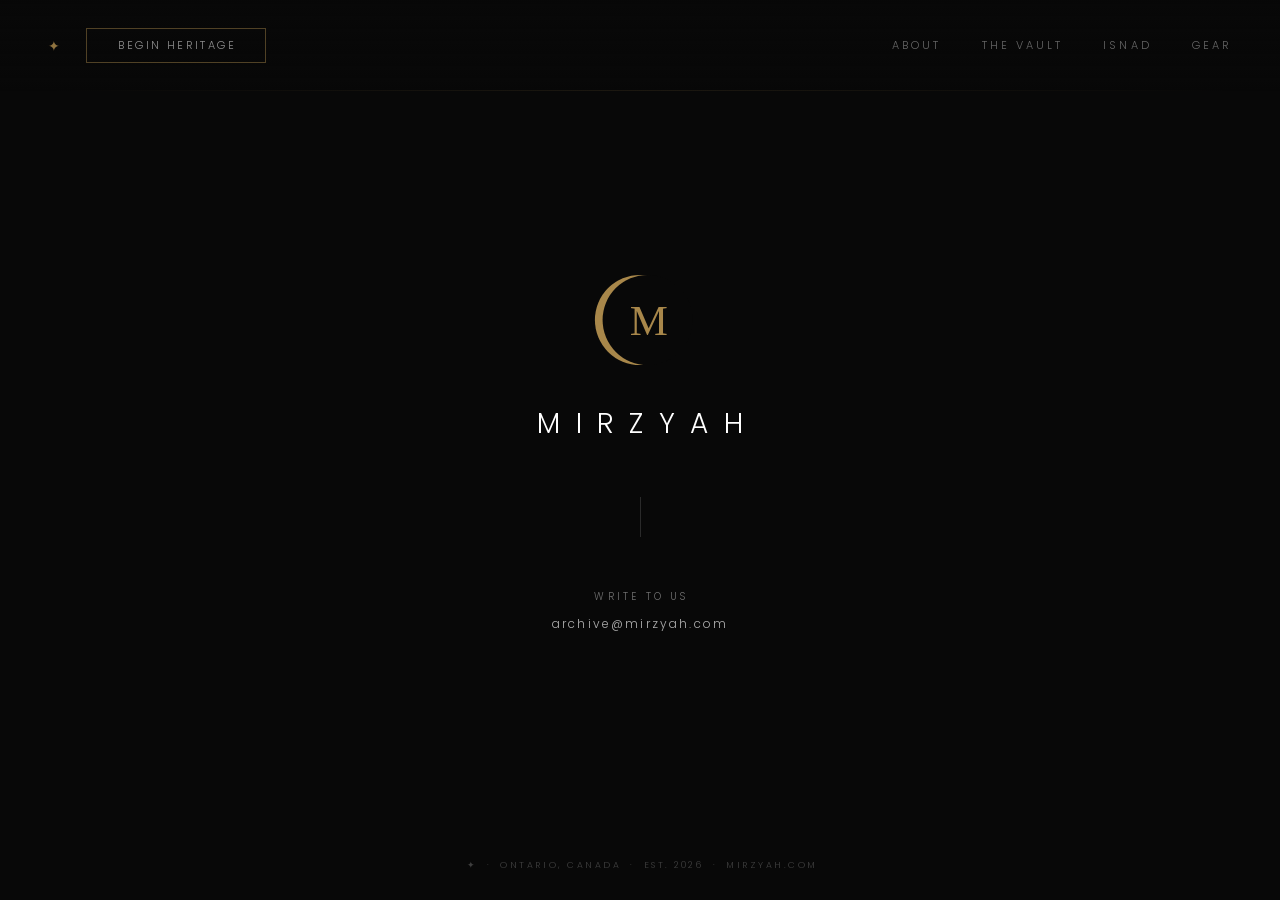
==== commit dd84af57: "Add files via upload full mirzyah nav update" ====
--- a/index.html
+++ b/index.html
@@ -3,1839 +3,920 @@
 <head>
   <meta charset="UTF-8" />
   <meta name="viewport" content="width=device-width, initial-scale=1.0" />
-  <meta name="description" content="Digital Safety for Every Generation | The Elder IT" />
-  <meta name="theme-color" content="#0D1F3C" />
-  <title>Digital Safety for Every Generation — The Elder IT</title>
-  <link rel="icon" type="image/svg+xml" href="data:image/svg+xml,<svg xmlns='http://www.w3.org/2000/svg' viewBox='0 0 32 32'><rect width='32' height='32' fill='%230D1F3C' rx='6'/><text x='16' y='22' text-anchor='middle' font-size='16' fill='%23C9973A' font-family='serif' font-weight='bold'>E</text></svg>" />
+  <title>MIRZYAH</title>
+  <meta name="description" content="We are just the inn." />
+  <meta name="theme-color" content="#080808" />
+  <meta property="og:title" content="MIRZYAH" />
+  <meta property="og:description" content="We are just the inn." />
+  <meta property="og:url" content="https://mirzyah.com" />
+  <meta property="og:type" content="website" />
+  <link rel="icon" type="image/svg+xml" href="data:image/svg+xml,%3Csvg xmlns='http://www.w3.org/2000/svg' viewBox='0 0 200 200'%3E%3Crect width='200' height='200' fill='%23080808'/%3E%3Ccircle cx='100' cy='100' r='82' fill='%23A8874A'/%3E%3Ccircle cx='114' cy='100' r='82' fill='%23080808'/%3E%3Ctext x='116' y='128' text-anchor='middle' font-family='Georgia,serif' font-size='78' fill='%23A8874A'%3EM%3C/text%3E%3C/svg%3E" />
+  <link rel="preconnect" href="https://fonts.googleapis.com" />
+  <link rel="preconnect" href="https://fonts.gstatic.com" crossorigin />
+  <link href="https://fonts.googleapis.com/css2?family=Cormorant+Garamond:ital,wght@0,300;0,400;1,300&family=Poppins:wght@300&display=swap" rel="stylesheet" />
+
   <style>
-/* ============================================
-   THE ELDER IT — Main Stylesheet
-   Colors: Navy #0D1F3C | Gold #C9973A | White
-   ============================================ */
-
-@import url('https://fonts.googleapis.com/css2?family=Playfair+Display:wght@700;900&family=Inter:wght@300;400;500;600&display=swap');
-
-:root {
-  --navy: #0D1F3C;
-  --navy-light: #152e58;
-  --gold: #C9973A;
-  --gold-light: #e0b05a;
-  --white: #ffffff;
-  --off-white: #F7F5F0;
-  --text-dark: #1a1a2e;
-  --text-mid: #4a4a6a;
-  --text-light: #8888aa;
-  --border: #e2ddd4;
-  --shadow: rgba(13, 31, 60, 0.12);
-  --radius: 8px;
-  --radius-lg: 16px;
-}
-
-*, *::before, *::after {
-  box-sizing: border-box;
-  margin: 0;
-  padding: 0;
-}
-
-html {
-  scroll-behavior: smooth;
-}
-
-body {
-  font-family: 'Inter', sans-serif;
-  font-weight: 400;
-  color: var(--text-dark);
-  background: var(--white);
-  line-height: 1.6;
-  -webkit-font-smoothing: antialiased;
-}
-
-/* ── TYPOGRAPHY ── */
-h1, h2, h3 {
-  font-family: 'Playfair Display', serif;
-  line-height: 1.15;
-  letter-spacing: -0.02em;
-}
-
-h1 { font-size: clamp(2.4rem, 5vw, 4rem); font-weight: 900; }
-h2 { font-size: clamp(1.8rem, 3.5vw, 2.8rem); font-weight: 700; }
-h3 { font-size: clamp(1.2rem, 2vw, 1.5rem); font-weight: 700; }
-
-p { line-height: 1.75; color: var(--text-mid); }
-
-a { color: inherit; text-decoration: none; }
-
-/* ── LAYOUT ── */
-.container {
-  max-width: 1140px;
-  margin: 0 auto;
-  padding: 0 24px;
-}
-
-.section {
-  padding: 96px 0;
-}
-
-.section--alt {
-  background: var(--off-white);
-}
-
-.section--dark {
-  background: var(--navy);
-  color: var(--white);
-}
-
-.section__eyebrow {
-  font-family: 'Inter', sans-serif;
-  font-size: 0.75rem;
-  font-weight: 600;
-  letter-spacing: 0.15em;
-  text-transform: uppercase;
-  color: var(--gold);
-  margin-bottom: 16px;
-  display: block;
-}
-
-.section__heading {
-  margin-bottom: 16px;
-}
-
-.section__subheading {
-  font-size: 1.15rem;
-  color: var(--text-mid);
-  max-width: 600px;
-  margin-bottom: 56px;
-}
-
-.section--dark .section__subheading {
-  color: rgba(255,255,255,0.7);
-}
-
-.section--dark h2 {
-  color: var(--white);
-}
-
-/* ── NAV ── */
-.nav {
-  position: fixed;
-  top: 0;
-  left: 0;
-  right: 0;
-  z-index: 100;
-  background: var(--navy);
-  border-bottom: 1px solid rgba(201, 151, 58, 0.2);
-  transition: box-shadow 0.3s;
-}
-
-.nav.scrolled {
-  box-shadow: 0 4px 24px rgba(13,31,60,0.35);
-}
-
-.nav__inner {
-  display: flex;
-  align-items: center;
-  justify-content: space-between;
-  height: 68px;
-  padding: 0 24px;
-  max-width: 1140px;
-  margin: 0 auto;
-}
-
-.nav__logo {
-  display: flex;
-  flex-direction: column;
-  line-height: 1;
-}
-
-.nav__logo-name {
-  font-family: 'Playfair Display', serif;
-  font-size: 1.25rem;
-  font-weight: 900;
-  color: var(--white);
-  letter-spacing: -0.01em;
-}
-
-.nav__logo-name span {
-  color: var(--gold);
-}
-
-.nav__logo-tagline {
-  font-size: 0.62rem;
-  font-weight: 500;
-  letter-spacing: 0.1em;
-  text-transform: uppercase;
-  color: rgba(255,255,255,0.5);
-  margin-top: 3px;
-}
-
-.nav__links {
-  display: flex;
-  align-items: center;
-  gap: 32px;
-  list-style: none;
-}
-
-.nav__links a {
-  font-size: 0.875rem;
-  font-weight: 500;
-  color: rgba(255,255,255,0.75);
-  transition: color 0.2s;
-}
-
-.nav__links a:hover {
-  color: var(--gold);
-}
-
-.nav__cta {
-  background: var(--gold);
-  color: var(--navy) !important;
-  padding: 10px 20px;
-  border-radius: var(--radius);
-  font-weight: 600 !important;
-  transition: background 0.2s !important;
-}
-
-.nav__cta:hover {
-  background: var(--gold-light) !important;
-  color: var(--navy) !important;
-}
-
-.nav__hamburger {
-  display: none;
-  flex-direction: column;
-  gap: 5px;
-  cursor: pointer;
-  background: none;
-  border: none;
-  padding: 4px;
-}
-
-.nav__hamburger span {
-  display: block;
-  width: 24px;
-  height: 2px;
-  background: var(--white);
-  border-radius: 2px;
-  transition: all 0.3s;
-}
-
-/* ── HERO ── */
-.hero {
-  background: var(--navy);
-  min-height: 100vh;
-  display: flex;
-  align-items: center;
-  padding-top: 68px;
-  position: relative;
-  overflow: hidden;
-}
-
-.hero::before {
-  content: '';
-  position: absolute;
-  top: -20%;
-  right: -10%;
-  width: 600px;
-  height: 600px;
-  background: radial-gradient(circle, rgba(201,151,58,0.08) 0%, transparent 70%);
-  pointer-events: none;
-}
-
-.hero::after {
-  content: '';
-  position: absolute;
-  bottom: -10%;
-  left: -5%;
-  width: 400px;
-  height: 400px;
-  background: radial-gradient(circle, rgba(201,151,58,0.05) 0%, transparent 70%);
-  pointer-events: none;
-}
-
-.hero__inner {
-  display: grid;
-  grid-template-columns: 1fr 1fr;
-  gap: 80px;
-  align-items: center;
-  padding: 80px 24px;
-  max-width: 1140px;
-  margin: 0 auto;
-  width: 100%;
-}
-
-.hero__scroll-line {
-  display: block;
-  width: 1px;
-  height: 48px;
-  background: linear-gradient(to bottom, var(--gold), transparent);
-  margin-bottom: 24px;
-}
-
-.hero__eyebrow {
-  font-size: 0.75rem;
-  font-weight: 600;
-  letter-spacing: 0.18em;
-  text-transform: uppercase;
-  color: var(--gold);
-  margin-bottom: 20px;
-  display: block;
-}
-
-.hero__heading {
-  color: var(--white);
-  margin-bottom: 24px;
-}
-
-.hero__heading em {
-  font-style: normal;
-  color: var(--gold);
-}
-
-.hero__body {
-  font-size: 1.1rem;
-  color: rgba(255,255,255,0.65);
-  margin-bottom: 40px;
-  max-width: 480px;
-}
-
-.hero__actions {
-  display: flex;
-  gap: 16px;
-  flex-wrap: wrap;
-}
-
-.hero__stats {
-  display: grid;
-  grid-template-columns: 1fr 1fr;
-  gap: 20px;
-}
-
-.hero__stat {
-  background: rgba(255,255,255,0.04);
-  border: 1px solid rgba(201,151,58,0.2);
-  border-radius: var(--radius-lg);
-  padding: 28px 24px;
-  position: relative;
-  overflow: hidden;
-}
-
-.hero__stat::before {
-  content: '';
-  position: absolute;
-  top: 0;
-  left: 0;
-  right: 0;
-  height: 2px;
-  background: linear-gradient(to right, var(--gold), transparent);
-}
-
-.hero__stat-number {
-  font-family: 'Playfair Display', serif;
-  font-size: 2.2rem;
-  font-weight: 900;
-  color: var(--gold);
-  line-height: 1;
-  margin-bottom: 8px;
-}
-
-.hero__stat-label {
-  font-size: 0.8rem;
-  color: rgba(255,255,255,0.55);
-  line-height: 1.4;
-}
-
-.hero__stat-source {
-  font-size: 0.65rem;
-  color: rgba(255,255,255,0.3);
-  margin-top: 6px;
-  font-style: italic;
-}
-
-/* ── BUTTONS ── */
-.btn {
-  display: inline-flex;
-  align-items: center;
-  gap: 8px;
-  padding: 14px 28px;
-  border-radius: var(--radius);
-  font-family: 'Inter', sans-serif;
-  font-size: 0.9rem;
-  font-weight: 600;
-  cursor: pointer;
-  transition: all 0.2s;
-  border: none;
-  text-decoration: none;
-}
-
-.btn--primary {
-  background: var(--gold);
-  color: var(--navy);
-}
-
-.btn--primary:hover {
-  background: var(--gold-light);
-  transform: translateY(-1px);
-  box-shadow: 0 8px 24px rgba(201,151,58,0.3);
-}
-
-.btn--outline {
-  background: transparent;
-  color: var(--white);
-  border: 1px solid rgba(255,255,255,0.3);
-}
-
-.btn--outline:hover {
-  border-color: var(--gold);
-  color: var(--gold);
-}
-
-.btn--navy {
-  background: var(--navy);
-  color: var(--white);
-}
-
-.btn--navy:hover {
-  background: var(--navy-light);
-  transform: translateY(-1px);
-}
-
-/* ── AUDIENCE CARDS ── */
-.audience-grid {
-  display: grid;
-  grid-template-columns: repeat(3, 1fr);
-  gap: 24px;
-}
-
-.audience-card {
-  background: var(--white);
-  border: 1px solid var(--border);
-  border-radius: var(--radius-lg);
-  padding: 36px 28px;
-  transition: all 0.25s;
-  position: relative;
-  overflow: hidden;
-}
-
-.audience-card::after {
-  content: '';
-  position: absolute;
-  bottom: 0;
-  left: 0;
-  right: 0;
-  height: 3px;
-  background: var(--gold);
-  transform: scaleX(0);
-  transition: transform 0.25s;
-  transform-origin: left;
-}
-
-.audience-card:hover {
-  border-color: var(--gold);
-  box-shadow: 0 12px 40px var(--shadow);
-  transform: translateY(-4px);
-}
-
-.audience-card:hover::after {
-  transform: scaleX(1);
-}
-
-.audience-card__icon {
-  font-size: 2rem;
-  margin-bottom: 16px;
-  display: block;
-}
-
-.audience-card__title {
-  font-family: 'Playfair Display', serif;
-  font-size: 1.25rem;
-  font-weight: 700;
-  color: var(--navy);
-  margin-bottom: 12px;
-}
-
-.audience-card__body {
-  font-size: 0.9rem;
-  color: var(--text-mid);
-  line-height: 1.65;
-}
-
-.audience-card__tags {
-  display: flex;
-  flex-wrap: wrap;
-  gap: 6px;
-  margin-top: 16px;
-}
-
-.tag {
-  font-size: 0.7rem;
-  font-weight: 500;
-  padding: 4px 10px;
-  background: var(--off-white);
-  border-radius: 100px;
-  color: var(--text-mid);
-}
-
-/* ── THREAT SECTION ── */
-.threat-grid {
-  display: grid;
-  grid-template-columns: repeat(3, 1fr);
-  gap: 20px;
-}
-
-.threat-card {
-  background: rgba(255,255,255,0.04);
-  border: 1px solid rgba(255,255,255,0.08);
-  border-radius: var(--radius-lg);
-  padding: 28px 24px;
-  transition: border-color 0.2s;
-}
-
-.threat-card:hover {
-  border-color: rgba(201,151,58,0.4);
-}
-
-.threat-card__icon {
-  font-size: 1.5rem;
-  margin-bottom: 14px;
-  display: block;
-}
-
-.threat-card__title {
-  font-size: 1rem;
-  font-weight: 600;
-  color: var(--white);
-  margin-bottom: 8px;
-}
-
-.threat-card__body {
-  font-size: 0.85rem;
-  color: rgba(255,255,255,0.55);
-  line-height: 1.6;
-}
-
-.threat-tabs {
-  display: flex;
-  gap: 8px;
-  margin-bottom: 40px;
-}
-
-.threat-tab {
-  padding: 10px 24px;
-  border-radius: 100px;
-  font-size: 0.875rem;
-  font-weight: 600;
-  cursor: pointer;
-  border: 1px solid rgba(255,255,255,0.2);
-  background: transparent;
-  color: rgba(255,255,255,0.6);
-  transition: all 0.2s;
-  font-family: 'Inter', sans-serif;
-}
-
-.threat-tab.active,
-.threat-tab:hover {
-  background: var(--gold);
-  border-color: var(--gold);
-  color: var(--navy);
-}
-
-.threat-panel { display: none; }
-.threat-panel.active { display: grid; grid-template-columns: repeat(3, 1fr); gap: 20px; }
-
-/* ── WARNING SIGNS ── */
-.warning-list {
-  display: flex;
-  flex-direction: column;
-  gap: 0;
-  border: 1px solid var(--border);
-  border-radius: var(--radius-lg);
-  overflow: hidden;
-  background: var(--white);
-}
-
-.warning-item {
-  display: grid;
-  grid-template-columns: 60px 1fr;
-  align-items: center;
-  gap: 24px;
-  padding: 24px 28px;
-  border-bottom: 1px solid var(--border);
-  transition: background 0.2s;
-}
-
-.warning-item:last-child { border-bottom: none; }
-
-.warning-item:hover {
-  background: rgba(201,151,58,0.06);
-}
-
-.warning-item__number {
-  font-family: 'Playfair Display', serif;
-  font-size: 2rem;
-  font-weight: 900;
-  color: var(--gold);
-  opacity: 0.6;
-  line-height: 1;
-}
-
-.warning-item__title {
-  font-size: 1rem;
-  font-weight: 700;
-  color: var(--navy);
-  margin-bottom: 4px;
-}
-
-.warning-item__body {
-  font-size: 0.875rem;
-  color: var(--text-mid);
-  line-height: 1.6;
-}
-
-/* ── SERVICES ── */
-.services-grid {
-  display: grid;
-  grid-template-columns: repeat(2, 1fr);
-  gap: 24px;
-}
-
-.service-card {
-  background: var(--white);
-  border: 1px solid var(--border);
-  border-radius: var(--radius-lg);
-  padding: 32px 28px;
-  transition: all 0.25s;
-}
-
-.service-card:hover {
-  box-shadow: 0 12px 40px var(--shadow);
-  border-color: rgba(201,151,58,0.4);
-}
-
-.service-card__icon {
-  font-size: 1.75rem;
-  margin-bottom: 16px;
-  display: block;
-}
-
-.service-card__title {
-  font-family: 'Playfair Display', serif;
-  font-size: 1.2rem;
-  font-weight: 700;
-  color: var(--navy);
-  margin-bottom: 10px;
-}
-
-.service-card__body {
-  font-size: 0.875rem;
-  color: var(--text-mid);
-  line-height: 1.65;
-}
-
-/* ── PLANS ── */
-.plans-grid {
-  display: grid;
-  grid-template-columns: repeat(4, 1fr);
-  gap: 20px;
-  align-items: start;
-}
-
-.plan-card {
-  background: var(--white);
-  border: 1px solid var(--border);
-  border-radius: var(--radius-lg);
-  padding: 32px 24px;
-  position: relative;
-  transition: all 0.25s;
-}
-
-.plan-card:hover {
-  box-shadow: 0 16px 48px var(--shadow);
-  transform: translateY(-4px);
-}
-
-.plan-card--featured {
-  border: 2px solid var(--gold);
-  background: var(--navy);
-  color: var(--white);
-}
-
-.plan-card--featured .plan-card__price,
-.plan-card--featured .plan-card__name {
-  color: var(--white);
-}
-
-.plan-card--featured .plan-card__feature {
-  color: rgba(255,255,255,0.75);
-  border-color: rgba(255,255,255,0.1);
-}
-
-.plan-card--featured .plan-card__feature::before {
-  color: var(--gold);
-}
-
-.plan-badge {
-  position: absolute;
-  top: -12px;
-  left: 50%;
-  transform: translateX(-50%);
-  background: var(--gold);
-  color: var(--navy);
-  font-size: 0.7rem;
-  font-weight: 700;
-  letter-spacing: 0.1em;
-  text-transform: uppercase;
-  padding: 4px 14px;
-  border-radius: 100px;
-  white-space: nowrap;
-}
-
-.plan-card__name {
-  font-family: 'Playfair Display', serif;
-  font-size: 1.15rem;
-  font-weight: 700;
-  color: var(--navy);
-  margin-bottom: 8px;
-}
-
-.plan-card__price {
-  font-family: 'Playfair Display', serif;
-  font-size: 2.2rem;
-  font-weight: 900;
-  color: var(--navy);
-  line-height: 1;
-  margin-bottom: 4px;
-}
-
-.plan-card__price span {
-  font-size: 1rem;
-  font-weight: 400;
-  font-family: 'Inter', sans-serif;
-  color: var(--text-light);
-}
-
-.plan-card__hst {
-  font-size: 0.72rem;
-  color: var(--text-light);
-  margin-bottom: 20px;
-}
-
-.plan-card--featured .plan-card__hst {
-  color: rgba(255,255,255,0.4);
-}
-
-.plan-card__divider {
-  height: 1px;
-  background: var(--border);
-  margin: 16px 0;
-}
-
-.plan-card--featured .plan-card__divider {
-  background: rgba(255,255,255,0.1);
-}
-
-.plan-card__features {
-  list-style: none;
-  display: flex;
-  flex-direction: column;
-  gap: 10px;
-  margin-bottom: 24px;
-}
-
-.plan-card__feature {
-  font-size: 0.82rem;
-  color: var(--text-mid);
-  padding-left: 20px;
-  position: relative;
-  border-bottom: 1px solid var(--border);
-  padding-bottom: 10px;
-  line-height: 1.4;
-}
-
-.plan-card__feature:last-child {
-  border-bottom: none;
-  padding-bottom: 0;
-}
-
-.plan-card__feature::before {
-  content: '✓';
-  position: absolute;
-  left: 0;
-  color: var(--gold);
-  font-weight: 700;
-  font-size: 0.75rem;
-}
-
-.plan-card .btn {
-  width: 100%;
-  justify-content: center;
-}
-
-/* ── FAQ ── */
-.faq-list {
-  max-width: 760px;
-  margin: 0 auto;
-}
-
-.faq-item {
-  border-bottom: 1px solid var(--border);
-}
-
-.faq-question {
-  width: 100%;
-  background: none;
-  border: none;
-  text-align: left;
-  padding: 24px 0;
-  font-family: 'Inter', sans-serif;
-  font-size: 1rem;
-  font-weight: 600;
-  color: var(--navy);
-  cursor: pointer;
-  display: flex;
-  justify-content: space-between;
-  align-items: center;
-  gap: 16px;
-  transition: color 0.2s;
-}
-
-.faq-question:hover {
-  color: var(--gold);
-}
-
-.faq-question svg {
-  flex-shrink: 0;
-  transition: transform 0.25s;
-  color: var(--gold);
-}
-
-.faq-item.open .faq-question svg {
-  transform: rotate(45deg);
-}
-
-.faq-answer {
-  max-height: 0;
-  overflow: hidden;
-  transition: max-height 0.35s ease, padding 0.2s;
-}
-
-.faq-item.open .faq-answer {
-  max-height: 400px;
-  padding-bottom: 24px;
-}
-
-.faq-answer p {
-  font-size: 0.95rem;
-  color: var(--text-mid);
-  line-height: 1.75;
-}
-
-/* ── CONTACT / BOOKING ── */
-.contact-grid {
-  display: grid;
-  grid-template-columns: 1fr 1.5fr;
-  gap: 64px;
-  align-items: start;
-}
-
-.contact-info__item {
-  display: flex;
-  align-items: flex-start;
-  gap: 16px;
-  margin-bottom: 28px;
-}
-
-.contact-info__icon {
-  width: 44px;
-  height: 44px;
-  background: rgba(201,151,58,0.1);
-  border-radius: var(--radius);
-  display: flex;
-  align-items: center;
-  justify-content: center;
-  font-size: 1.1rem;
-  flex-shrink: 0;
-  color: var(--gold);
-}
-
-.contact-info__label {
-  font-size: 0.75rem;
-  font-weight: 600;
-  text-transform: uppercase;
-  letter-spacing: 0.1em;
-  color: var(--gold);
-  margin-bottom: 4px;
-}
-
-.contact-info__value {
-  font-size: 0.95rem;
-  color: var(--text-mid);
-}
-
-.contact-info__value a {
-  color: var(--navy);
-  font-weight: 500;
-  transition: color 0.2s;
-}
-
-.contact-info__value a:hover {
-  color: var(--gold);
-}
-
-.booking-form {
-  background: var(--white);
-  border: 1px solid var(--border);
-  border-radius: var(--radius-lg);
-  padding: 40px;
-}
-
-.form-group {
-  margin-bottom: 20px;
-}
-
-.form-label {
-  display: block;
-  font-size: 0.82rem;
-  font-weight: 600;
-  color: var(--navy);
-  margin-bottom: 8px;
-  letter-spacing: 0.02em;
-}
-
-.form-input,
-.form-select,
-.form-textarea {
-  width: 100%;
-  padding: 12px 16px;
-  border: 1px solid var(--border);
-  border-radius: var(--radius);
-  font-family: 'Inter', sans-serif;
-  font-size: 0.9rem;
-  color: var(--text-dark);
-  background: var(--white);
-  transition: border-color 0.2s, box-shadow 0.2s;
-  appearance: none;
-}
-
-.form-input:focus,
-.form-select:focus,
-.form-textarea:focus {
-  outline: none;
-  border-color: var(--gold);
-  box-shadow: 0 0 0 3px rgba(201,151,58,0.12);
-}
-
-.form-input::placeholder,
-.form-textarea::placeholder {
-  color: var(--text-light);
-}
-
-.form-textarea {
-  resize: vertical;
-  min-height: 100px;
-}
-
-.form-row {
-  display: grid;
-  grid-template-columns: 1fr 1fr;
-  gap: 16px;
-}
-
-.form-note {
-  font-size: 0.78rem;
-  color: var(--text-light);
-  margin-top: 12px;
-  text-align: center;
-}
-
-.form-success {
-  display: none;
-  text-align: center;
-  padding: 32px;
-}
-
-.form-success__icon {
-  font-size: 2.5rem;
-  margin-bottom: 12px;
-}
-
-.form-success__title {
-  font-family: 'Playfair Display', serif;
-  font-size: 1.4rem;
-  color: var(--navy);
-  margin-bottom: 8px;
-}
-
-.form-success__body {
-  font-size: 0.9rem;
-  color: var(--text-mid);
-}
-
-/* ── MISSION BANNER ── */
-.mission-banner {
-  background: var(--navy);
-  padding: 80px 0;
-  text-align: center;
-  position: relative;
-  overflow: hidden;
-}
-
-.mission-banner::before {
-  content: '';
-  position: absolute;
-  top: 50%;
-  left: 50%;
-  transform: translate(-50%, -50%);
-  width: 800px;
-  height: 800px;
-  background: radial-gradient(circle, rgba(201,151,58,0.06) 0%, transparent 65%);
-  pointer-events: none;
-}
-
-.mission-banner__quote {
-  font-family: 'Playfair Display', serif;
-  font-size: clamp(1.6rem, 3.5vw, 2.8rem);
-  font-weight: 700;
-  font-style: italic;
-  color: var(--white);
-  max-width: 800px;
-  margin: 0 auto 24px;
-  line-height: 1.3;
-}
-
-.mission-banner__quote em {
-  color: var(--gold);
-  font-style: normal;
-}
-
-.mission-banner__attr {
-  font-size: 0.8rem;
-  font-weight: 500;
-  letter-spacing: 0.12em;
-  text-transform: uppercase;
-  color: rgba(255,255,255,0.4);
-}
-
-/* ── FOOTER ── */
-.footer {
-  background: #080f1e;
-  color: rgba(255,255,255,0.6);
-  padding: 64px 0 32px;
-}
-
-.footer__grid {
-  display: grid;
-  grid-template-columns: 2fr 1fr 1fr;
-  gap: 48px;
-  margin-bottom: 48px;
-}
-
-.footer__logo-name {
-  font-family: 'Playfair Display', serif;
-  font-size: 1.3rem;
-  font-weight: 900;
-  color: var(--white);
-  margin-bottom: 8px;
-}
-
-.footer__logo-name span {
-  color: var(--gold);
-}
-
-.footer__tagline {
-  font-size: 0.8rem;
-  color: rgba(255,255,255,0.4);
-  margin-bottom: 20px;
-  line-height: 1.5;
-}
-
-.footer__differentiator {
-  font-size: 0.82rem;
-  font-style: italic;
-  color: var(--gold);
-  opacity: 0.8;
-}
-
-.footer__heading {
-  font-size: 0.75rem;
-  font-weight: 700;
-  letter-spacing: 0.12em;
-  text-transform: uppercase;
-  color: var(--white);
-  margin-bottom: 16px;
-}
-
-.footer__links {
-  list-style: none;
-  display: flex;
-  flex-direction: column;
-  gap: 10px;
-}
-
-.footer__links a {
-  font-size: 0.875rem;
-  color: rgba(255,255,255,0.55);
-  transition: color 0.2s;
-}
-
-.footer__links a:hover {
-  color: var(--gold);
-}
-
-.footer__divider {
-  height: 1px;
-  background: rgba(255,255,255,0.07);
-  margin-bottom: 28px;
-}
-
-.footer__bottom {
-  display: flex;
-  justify-content: space-between;
-  align-items: center;
-  font-size: 0.78rem;
-  color: rgba(255,255,255,0.3);
-}
-
-/* ── PROTECTION PLAN ── */
-.protection-steps {
-  display: grid;
-  grid-template-columns: repeat(3, 1fr);
-  gap: 32px;
-}
-
-.protection-step {
-  text-align: center;
-  padding: 40px 28px;
-  background: var(--off-white);
-  border-radius: var(--radius-lg);
-  position: relative;
-}
-
-.protection-step__number {
-  width: 52px;
-  height: 52px;
-  background: var(--navy);
-  color: var(--gold);
-  font-family: 'Playfair Display', serif;
-  font-size: 1.4rem;
-  font-weight: 900;
-  border-radius: 50%;
-  display: flex;
-  align-items: center;
-  justify-content: center;
-  margin: 0 auto 20px;
-}
-
-.protection-step__title {
-  font-family: 'Playfair Display', serif;
-  font-size: 1.2rem;
-  font-weight: 700;
-  color: var(--navy);
-  margin-bottom: 12px;
-}
-
-.protection-step__items {
-  list-style: none;
-  display: flex;
-  flex-direction: column;
-  gap: 8px;
-  text-align: left;
-}
-
-.protection-step__item {
-  font-size: 0.85rem;
-  color: var(--text-mid);
-  padding-left: 16px;
-  position: relative;
-  line-height: 1.5;
-}
-
-.protection-step__item::before {
-  content: '→';
-  position: absolute;
-  left: 0;
-  color: var(--gold);
-  font-size: 0.75rem;
-}
-
-/* ── ABOUT SECTION ── */
-.about-grid {
-  display: grid;
-  grid-template-columns: 1fr 1fr;
-  gap: 80px;
-  align-items: center;
-}
-
-.about-principle {
-  background: var(--navy);
-  border-radius: var(--radius-lg);
-  padding: 40px;
-  margin-top: 32px;
-}
-
-.about-principle__text {
-  font-family: 'Playfair Display', serif;
-  font-size: 1.3rem;
-  font-style: italic;
-  color: var(--white);
-  line-height: 1.5;
-  margin-bottom: 12px;
-}
-
-.about-principle__attr {
-  font-size: 0.75rem;
-  color: var(--gold);
-  font-weight: 600;
-  letter-spacing: 0.08em;
-  text-transform: uppercase;
-}
-
-.about-values {
-  display: flex;
-  flex-direction: column;
-  gap: 24px;
-}
-
-.about-value {
-  display: flex;
-  gap: 20px;
-  align-items: flex-start;
-}
-
-.about-value__icon {
-  width: 48px;
-  height: 48px;
-  background: rgba(201,151,58,0.1);
-  border-radius: var(--radius);
-  display: flex;
-  align-items: center;
-  justify-content: center;
-  font-size: 1.2rem;
-  flex-shrink: 0;
-}
-
-.about-value__title {
-  font-weight: 700;
-  color: var(--navy);
-  margin-bottom: 4px;
-  font-size: 1rem;
-}
-
-.about-value__body {
-  font-size: 0.875rem;
-  color: var(--text-mid);
-  line-height: 1.65;
-}
-
-/* ── REGION PILLS ── */
-.region-pills {
-  display: flex;
-  flex-wrap: wrap;
-  gap: 10px;
-  margin-top: 20px;
-}
-
-.region-pill {
-  display: inline-flex;
-  align-items: center;
-  gap: 6px;
-  background: rgba(201,151,58,0.1);
-  border: 1px solid rgba(201,151,58,0.25);
-  color: var(--navy);
-  font-size: 0.82rem;
-  font-weight: 500;
-  padding: 8px 16px;
-  border-radius: 100px;
-}
-
-.region-pill::before {
-  content: '📍';
-  font-size: 0.75rem;
-}
-
-/* ── SCROLL ANIMATIONS ── */
-.fade-up {
-  opacity: 0;
-  transform: translateY(24px);
-  transition: opacity 0.6s ease, transform 0.6s ease;
-}
-
-.fade-up.visible {
-  opacity: 1;
-  transform: translateY(0);
-}
-
-/* ── MOBILE ── */
-@media (max-width: 1024px) {
-  .plans-grid {
-    grid-template-columns: repeat(2, 1fr);
-  }
-}
-
-@media (max-width: 900px) {
-  .hero__inner {
-    grid-template-columns: 1fr;
-    gap: 48px;
-    padding: 60px 24px;
-  }
-
-  .hero__stats {
-    grid-template-columns: repeat(2, 1fr);
-  }
-
-  .audience-grid {
-    grid-template-columns: 1fr 1fr;
-  }
-
-  .threat-grid,
-  .threat-panel.active {
-    grid-template-columns: 1fr 1fr;
-  }
-
-  .services-grid {
-    grid-template-columns: 1fr;
-  }
-
-  .contact-grid {
-    grid-template-columns: 1fr;
-  }
-
-  .about-grid {
-    grid-template-columns: 1fr;
-    gap: 40px;
-  }
-
-  .protection-steps {
-    grid-template-columns: 1fr;
-  }
-
-  .footer__grid {
-    grid-template-columns: 1fr 1fr;
-  }
-}
-
-@media (max-width: 640px) {
-  .section { padding: 64px 0; }
-
-  .nav__links { display: none; }
-  .nav__hamburger { display: flex; }
-
-  .nav__links.mobile-open {
-    display: flex;
-    flex-direction: column;
-    position: fixed;
-    top: 68px;
-    left: 0;
-    right: 0;
-    background: var(--navy);
-    padding: 24px;
-    gap: 20px;
-    border-top: 1px solid rgba(201,151,58,0.2);
-    z-index: 99;
-  }
-
-  .hero__stats {
-    grid-template-columns: 1fr 1fr;
-  }
-
-  .audience-grid {
-    grid-template-columns: 1fr;
-  }
-
-  .threat-grid,
-  .threat-panel.active {
-    grid-template-columns: 1fr;
-  }
-
-  .plans-grid {
-    grid-template-columns: 1fr;
-  }
-
-  .form-row {
-    grid-template-columns: 1fr;
-  }
-
-  .footer__grid {
-    grid-template-columns: 1fr;
-  }
-
-  .footer__bottom {
-    flex-direction: column;
-    gap: 8px;
-    text-align: center;
-  }
-
-  .booking-form {
-    padding: 24px;
-  }
-
-  .warning-item {
-    grid-template-columns: 40px 1fr;
-    gap: 16px;
-    padding: 20px;
-  }
-}
-
-@media (prefers-reduced-motion: reduce) {
-  .fade-up { transition: none; opacity: 1; transform: none; }
-  * { transition-duration: 0.01ms !important; }
-}
-
-
-/* ── HOMEPAGE SECTION CARDS ── */
-.home-sections {
-  display: grid;
-  grid-template-columns: repeat(3, 1fr);
-  gap: 24px;
-  margin-top: 56px;
-}
-
-.home-card {
-  background: var(--white);
-  border: 1px solid var(--border);
-  border-radius: var(--radius-lg);
-  padding: 36px 28px;
-  text-decoration: none;
-  display: block;
-  transition: all 0.25s;
-  position: relative;
-  overflow: hidden;
-}
-
-.home-card::after {
-  content: '';
-  position: absolute;
-  bottom: 0;
-  left: 0;
-  right: 0;
-  height: 3px;
-  background: var(--gold);
-  transform: scaleX(0);
-  transition: transform 0.25s;
-  transform-origin: left;
-}
-
-.home-card:hover {
-  border-color: var(--gold);
-  box-shadow: 0 12px 40px var(--shadow);
-  transform: translateY(-4px);
-}
-
-.home-card:hover::after {
-  transform: scaleX(1);
-}
-
-.home-card__icon {
-  font-size: 2rem;
-  margin-bottom: 16px;
-  display: block;
-}
-
-.home-card__title {
-  font-family: 'Playfair Display', serif;
-  font-size: 1.25rem;
-  font-weight: 700;
-  color: var(--navy);
-  margin-bottom: 10px;
-}
-
-.home-card__body {
-  font-size: 0.875rem;
-  color: var(--text-mid);
-  line-height: 1.65;
-  margin-bottom: 20px;
-}
-
-.home-card__arrow {
-  font-size: 0.82rem;
-  font-weight: 600;
-  color: var(--gold);
-  letter-spacing: 0.05em;
-}
-
-/* ── PAGE HEADER ── */
-.page-header {
-  background: var(--navy);
-  padding: 120px 0 64px;
-  position: relative;
-  overflow: hidden;
-}
-
-.page-header::before {
-  content: '';
-  position: absolute;
-  top: -20%;
-  right: -10%;
-  width: 500px;
-  height: 500px;
-  background: radial-gradient(circle, rgba(201,151,58,0.08) 0%, transparent 70%);
-  pointer-events: none;
-}
-
-.page-header__eyebrow {
-  font-size: 0.75rem;
-  font-weight: 600;
-  letter-spacing: 0.18em;
-  text-transform: uppercase;
-  color: var(--gold);
-  margin-bottom: 16px;
-  display: block;
-}
-
-.page-header__title {
-  font-family: 'Playfair Display', serif;
-  font-size: clamp(2rem, 4vw, 3.2rem);
-  font-weight: 900;
-  color: var(--white);
-  line-height: 1.15;
-  margin-bottom: 16px;
-}
-
-.page-header__body {
-  font-size: 1.05rem;
-  color: rgba(255,255,255,0.65);
-  max-width: 560px;
-}
-
-/* ── ACTIVE NAV ── */
-.nav__links a.active {
-  color: var(--gold);
-}
-
-@media (max-width: 900px) {
-  .home-sections {
-    grid-template-columns: repeat(2, 1fr);
-  }
-}
-
-@media (max-width: 640px) {
-  .home-sections {
-    grid-template-columns: 1fr;
-  }
-}
-</style>
+    *, *::before, *::after {
+      margin: 0;
+      padding: 0;
+      box-sizing: border-box;
+    }
+
+    :root {
+      --black: #080808;
+      --gold: #A8874A;
+      --white: #FFFFFF;
+    }
+
+    html, body {
+      height: 100%;
+      overflow: hidden;
+      background-color: var(--black);
+      color: var(--white);
+      font-family: 'Poppins', sans-serif;
+      font-weight: 300;
+      -webkit-font-smoothing: antialiased;
+      -moz-osx-font-smoothing: grayscale;
+    }
+
+    /* Fade in entire page */
+    body {
+      animation: fadeIn 0.8s ease forwards;
+      opacity: 0;
+    }
+
+    @keyframes fadeIn {
+      to { opacity: 1; }
+    }
+
+    /* Even the act of selecting text belongs to the House. */
+    ::selection {
+      background-color: rgba(168, 135, 74, 0.85);
+      color: #080808;
+    }
+
+    /* Keyboard Guests are Guests. The focus ring is the House gold. */
+    a:focus-visible {
+      outline: 1px solid rgba(168, 135, 74, 0.65);
+      outline-offset: 4px;
+    }
+
+    /* ── NAVIGATION ── */
+    nav {
+      position: fixed;
+      top: 0;
+      left: 0;
+      right: 0;
+      z-index: 100;
+      display: flex;
+      align-items: center;
+      justify-content: space-between;
+      padding: 28px 48px;
+      /* The nav sits on its own plane — a faint scrim, and a hairline of
+         gold beneath it that warms when the Guest's attention arrives. */
+      background: linear-gradient(to bottom, rgba(8, 8, 8, 0.92), rgba(8, 8, 8, 0));
+    }
+
+    nav::after {
+      content: '';
+      position: absolute;
+      left: 48px;
+      right: 48px;
+      bottom: 0;
+      height: 1px;
+      background: linear-gradient(to right, transparent, rgba(168, 135, 74, 0.32), transparent);
+      opacity: 0.4;
+      transition: opacity 0.6s ease;
+    }
+
+    nav:hover::after {
+      opacity: 0.9;
+    }
+
+    /* The nav arrives the way the hero does — star first, then the
+       entrance, then the rooms, left to right. Quick, but in order. */
+    @keyframes navIn {
+      from { opacity: 0; transform: translateY(-6px); }
+      to   { opacity: 1; transform: translateY(0); }
+    }
+
+    @keyframes navInStar {
+      from { opacity: 0; }
+      to   { opacity: 0.85; }
+    }
+
+    /* Left cluster — star + the Guest's future entrance, held apart from the
+       locked rooms on the right. */
+    .nav-left {
+      display: flex;
+      align-items: center;
+      gap: 26px;
+    }
+
+    .nav-star {
+      font-size: 14px;
+      color: #A8874A;
+      user-select: none;
+      line-height: 1;
+      display: inline-block;
+      opacity: 0;
+      animation: navInStar 0.8s ease forwards 0.15s,
+                 starGlint 11s ease-in-out infinite 4s;
+    }
+
+    /* Touch the star and it answers — one glint, on demand.
+       Ambient rhythm resumes after. */
+    .nav-star.answer {
+      animation: starAnswer 0.9s ease;
+      opacity: 0.85;
+    }
+
+    @keyframes starAnswer {
+      0%   { opacity: 0.85; transform: scale(1); text-shadow: none; }
+      40%  { opacity: 1; transform: scale(1.2); text-shadow: 0 0 10px rgba(168, 135, 74, 0.9), 0 0 22px rgba(168, 135, 74, 0.4); }
+      100% { opacity: 0.85; transform: scale(1); text-shadow: none; }
+    }
+
+    /* The star is still almost always. Roughly once every eleven seconds it
+       catches light for under a second — easy to miss unless you happen to
+       be watching. A star, not a notification. */
+    @keyframes starGlint {
+      0%, 92%, 100% {
+        opacity: 0.85;
+        text-shadow: none;
+        transform: scale(1);
+      }
+      95% {
+        opacity: 1;
+        text-shadow: 0 0 8px rgba(168, 135, 74, 0.85), 0 0 18px rgba(168, 135, 74, 0.35);
+        transform: scale(1.12);
+      }
+      98% {
+        opacity: 0.85;
+        text-shadow: none;
+        transform: scale(1);
+      }
+    }
+
+    /* Begin Heritage — same nav theme, but hover says "Not Yet", not "Locked". */
+    .nav-heritage {
+      font-family: 'Poppins', sans-serif;
+      font-weight: 300;
+      font-size: 11px;
+      letter-spacing: 0.22em;
+      color: rgba(255, 255, 255, 0.55);
+      text-transform: uppercase;
+      cursor: default;
+      user-select: none;
+      position: relative;
+      white-space: nowrap;
+      display: inline-flex;
+      align-items: center;
+      justify-content: center;
+      min-width: 180px;
+      padding: 8px 16px;
+      text-indent: 0.22em;
+      border: 1px solid rgba(168, 135, 74, 0.45);
+      transition: border-color 0.25s ease, color 0.25s ease;
+    }
+
+    .nav-heritage:hover {
+      color: rgba(255, 255, 255, 0.80);
+      border-color: rgba(168, 135, 74, 0.78);
+    }
+
+    .nav-heritage .nav-label-default { display: inline; }
+    .nav-heritage .nav-label-hover { display: none; }
+    .nav-heritage:hover .nav-label-default { display: none; }
+    .nav-heritage:hover .nav-label-hover { display: inline; }
+
+    .nav-heritage {
+      opacity: 0;
+      animation: navIn 0.8s ease forwards 0.3s;
+    }
+
+    .nav-links li {
+      opacity: 0;
+      animation: navIn 0.8s ease forwards;
+    }
+
+    .nav-links li:nth-child(1) { animation-delay: 0.45s; }
+    .nav-links li:nth-child(2) { animation-delay: 0.55s; }
+    .nav-links li:nth-child(3) { animation-delay: 0.65s; }
+    .nav-links li:nth-child(4) { animation-delay: 0.75s; }
+
+    /* If a Guest types the word — anywhere, unprompted — the House
+       acknowledges that they know it. Four seconds. Then the room
+       is locked again. Understanding is earned, not explained. */
+    .nav-isnad {
+      transition: color 0.6s ease, text-shadow 0.6s ease;
+    }
+
+    .nav-isnad .nav-label-heard { display: none; }
+
+    .nav-isnad.heard {
+      color: rgba(168, 135, 74, 0.92);
+      text-shadow: 0 0 10px rgba(168, 135, 74, 0.35);
+    }
+
+    .nav-isnad.heard .nav-label-default,
+    .nav-isnad.heard .nav-label-hover { display: none !important; }
+    .nav-isnad.heard .nav-label-heard { display: inline; }
+
+    .nav-links {
+      display: flex;
+      gap: 40px;
+      list-style: none;
+    }
+
+    .nav-links li {
+      font-family: 'Poppins', sans-serif;
+      font-weight: 300;
+      font-size: 11px;
+      letter-spacing: 0.28em;
+      color: rgba(255, 255, 255, 0.38);
+      text-transform: uppercase;
+      cursor: default;
+      user-select: none;
+      transition: none;
+      position: relative;
+    }
+
+    .nav-links li:hover {
+      color: rgba(255, 255, 255, 0.68);
+    }
+
+    .nav-links li .nav-label-default {
+      display: inline;
+    }
+
+    .nav-links li .nav-label-hover {
+      display: none;
+    }
+
+    .nav-links li:not(.nav-link):hover .nav-label-default {
+      display: none;
+    }
+
+    .nav-links li:not(.nav-link):hover .nav-label-hover {
+      display: inline;
+    }
+
+    .nav-links li a {
+      color: inherit;
+      text-decoration: none;
+      cursor: pointer;
+    }
+
+    .nav-links li.nav-link:hover {
+      color: rgba(255, 255, 255, 0.90);
+    }
+
+    /* ── HERO ── */
+    main {
+      height: 100vh;
+      display: flex;
+      flex-direction: column;
+      align-items: center;
+      justify-content: center;
+      text-align: center;
+      padding: 0 24px;
+    }
+
+    .logo-mark {
+      width: 110px;
+      height: auto;
+      display: block;
+      margin: 0 auto;
+      opacity: 0;
+      animation: arriveMark 1.6s ease forwards 0.3s;
+    }
+
+    /* ── THE ENTRANCE ──
+       Nothing appears at once. The mark first. Then the name settles into
+       place — its letters drawing slightly closer as they arrive, like a
+       word finding its final position. Then the divider draws itself.
+       Then, last, the invitation. Sequence is the point. */
+    @keyframes arriveMark {
+      from { opacity: 0; transform: translateY(10px); }
+      to   { opacity: 1; transform: translateY(0); }
+    }
+
+    /* ── CRESCENT MOON ──
+       The occluder is a black disk over the gold disk; where it covers, the
+       disk reads as page background, carving the crescent. At rest it leaves
+       a thin ~14px sliver matching the original. On hover it slides right only
+       slightly, so the crescent thickens a touch without the gold climbing up
+       toward the horns. The M always stays on shadow. */
+    .moon-occluder {
+      transform: translateX(14px);
+      transition: transform 1.8s cubic-bezier(0.4, 0, 0.2, 1);
+    }
+
+    .logo-mark:hover .moon-occluder {
+      transform: translateX(24px);
+    }
+
+    .moon-halo {
+      opacity: 0;
+      transition: opacity 1.4s ease;
+    }
+
+    .logo-mark:hover .moon-halo {
+      opacity: 0.32;
+    }
+
+    .wordmark {
+      margin-top: 28px;
+      font-family: 'Poppins', sans-serif;
+      font-weight: 300;
+      font-size: 28px;
+      letter-spacing: 0.55em;
+      color: rgba(255, 255, 255, 1.0);
+      text-transform: uppercase;
+      /* Compensate for letter-spacing on last character */
+      text-indent: 0.55em;
+      opacity: 0;
+      animation: settleWordmark 1.8s cubic-bezier(0.25, 0.1, 0.25, 1) forwards 1.0s;
+    }
+
+    @keyframes settleWordmark {
+      from { opacity: 0; letter-spacing: 0.78em; }
+      to   { opacity: 1; letter-spacing: 0.55em; }
+    }
+
+    /* Once the name has settled, it becomes touchable — hover and the
+       letters ease apart, breathing. Leave and they draw back together. */
+    .wordmark.settled {
+      animation: none;
+      opacity: 1;
+      transition: letter-spacing 0.9s ease;
+    }
+
+    .wordmark.settled:hover {
+      letter-spacing: 0.62em;
+    }
+
+    /* If the room is left alone — no hand, no key, no touch — for
+       forty-five seconds, the name begins to breathe like a candle in
+       still air. Any movement in the room stills it again. */
+    body.idle .wordmark.settled {
+      animation: candle 8s ease-in-out infinite;
+    }
+
+    @keyframes candle {
+      0%, 100% { opacity: 1; }
+      50%      { opacity: 0.82; }
+    }
+
+    .divider {
+      margin: 52px auto;
+      width: 1px;
+      height: 40px;
+      background-color: rgba(255, 255, 255, 0.14);
+      transform: scaleY(0);
+      transform-origin: top;
+      animation: drawDivider 1.2s ease forwards 2.2s;
+    }
+
+    @keyframes drawDivider {
+      to { transform: scaleY(1); }
+    }
+
+    .cta-label {
+      font-family: 'Poppins', sans-serif;
+      font-weight: 300;
+      font-size: 10px;
+      letter-spacing: 0.32em;
+      color: rgba(255, 255, 255, 0.42);
+      text-transform: uppercase;
+      text-indent: 0.32em;
+      margin-bottom: 10px;
+      opacity: 0;
+      animation: arriveSoft 1.4s ease forwards 2.9s;
+    }
+
+    @keyframes arriveSoft {
+      to { opacity: 1; }
+    }
+
+    .cta-email {
+      font-family: 'Poppins', sans-serif;
+      font-weight: 300;
+      font-size: 12px;
+      letter-spacing: 0.18em;
+      color: rgba(255, 255, 255, 0.68);
+      text-decoration: none;
+      text-transform: lowercase;
+      position: relative;
+      padding-bottom: 2px;
+      transition: color 0.2s ease;
+      opacity: 0;
+      animation: arriveSoft 1.4s ease forwards 3.2s;
+    }
+
+    /* The underline is drawn, not switched on — from the center outward,
+       the way a door opens from its middle. */
+    .cta-email::after {
+      content: '';
+      position: absolute;
+      left: 50%;
+      bottom: 0;
+      width: 0;
+      height: 1px;
+      background-color: rgba(168, 135, 74, 0.55);
+      transform: translateX(-50%);
+      transition: width 0.45s ease;
+    }
+
+    .cta-email:hover {
+      color: rgba(255, 255, 255, 0.90);
+    }
+
+    .cta-email:hover::after {
+      width: 100%;
+    }
+
+    /* While the Guest's hand rests on the address, the invitation
+       answers: We read everything. It is true. Witness protocol. */
+    .cta-label .cta-alt { display: none; }
+    .cta-label.hearing .cta-default { display: none; }
+    .cta-label.hearing .cta-alt { display: inline; }
+
+    /* ── FOOTER ── */
+    footer {
+      position: fixed;
+      bottom: 0;
+      left: 0;
+      right: 0;
+      text-align: center;
+      padding: 0 0 28px 0;
+      font-family: 'Poppins', sans-serif;
+      font-weight: 300;
+      font-size: 9px;
+      letter-spacing: 0.28em;
+      color: rgba(255, 255, 255, 0.22);
+      text-transform: uppercase;
+      text-indent: 0.28em;
+      user-select: none;
+    }
+
+    /* The footer star keeps its own time — never in sync with the nav star.
+       Two stars, one sky, different moments. */
+    .footer-star {
+      display: inline-block;
+      animation: starGlint 11s ease-in-out infinite;
+      animation-delay: 8.5s;
+    }
+
+    /* The footer is faint until looked at. Attention brightens it —
+       nothing on this page performs for a Guest who isn't watching. */
+    footer {
+      transition: color 0.5s ease;
+    }
+
+    footer:hover {
+      color: rgba(255, 255, 255, 0.36);
+    }
+
+    /* Rooms do not jump-cut. Leaving through a door dims the light first. */
+    body.leaving {
+      animation: fadeOut 0.35s ease forwards;
+    }
+
+    @keyframes fadeOut {
+      to { opacity: 0; }
+    }
+
+    /* ── THE LANTERN ──
+       A faint warm light that follows the cursor with a slight lag, as though
+       the Guest carries a candle through a dark house. It illuminates nothing
+       in particular — attention itself is the light source. Desktop pointers
+       only; it does not exist on touch devices. */
+    .lantern {
+      position: fixed;
+      top: 0;
+      left: 0;
+      width: 100%;
+      height: 100%;
+      pointer-events: none;
+      z-index: 50;
+      opacity: 0;
+      transition: opacity 1.2s ease;
+      background: radial-gradient(
+        circle 340px at var(--lx, 50%) var(--ly, 50%),
+        rgba(168, 135, 74, 0.055),
+        rgba(168, 135, 74, 0.018) 45%,
+        transparent 70%
+      );
+      mix-blend-mode: screen;
+    }
+
+    .lantern.lit {
+      opacity: 1;
+    }
+
+    @media (pointer: coarse) {
+      .lantern { display: none; }
+    }
+
+    /* ── MOBILE ── */
+    @media (max-width: 640px) {
+      nav {
+        padding: 22px 24px;
+      }
+
+      nav::after {
+        left: 24px;
+        right: 24px;
+      }
+
+      .nav-left {
+        gap: 16px;
+      }
+
+      .nav-heritage {
+        font-size: 8px;
+        letter-spacing: 0.12em;
+        min-width: 120px;
+        padding: 6px 12px;
+        text-indent: 0.12em;
+      }
+
+      .nav-links {
+        display: flex;
+        gap: 16px;
+      }
+
+      .nav-links li {
+        font-size: 9px;
+        letter-spacing: 0.18em;
+      }
+
+      .logo-mark {
+        width: 76px;
+      }
+
+      .wordmark {
+        font-size: 20px;
+        letter-spacing: 0.45em;
+        text-indent: 0.45em;
+        margin-top: 22px;
+      }
+
+      .divider {
+        margin: 40px auto;
+      }
+    }
+
+    /* Reduced motion — everything present, everything still */
+    @media (prefers-reduced-motion: reduce) {
+      body {
+        animation: none;
+        opacity: 1;
+      }
+      .moon-occluder {
+        transition: none;
+      }
+      .logo-mark:hover .moon-occluder {
+        transform: translateX(14px);
+      }
+      .nav-star,
+      .footer-star {
+        animation: none;
+        opacity: 1;
+      }
+      .nav-heritage,
+      .nav-links li {
+        animation: none;
+        opacity: 1;
+      }
+      .nav-star.answer {
+        animation: none;
+      }
+      .moon-halo {
+        transition: none;
+      }
+      .wordmark.settled {
+        transition: none;
+      }
+      body.idle .wordmark.settled {
+        animation: none;
+      }
+      nav::after {
+        transition: none;
+      }
+      .lantern {
+        display: none;
+      }
+      .logo-mark,
+      .wordmark,
+      .cta-label,
+      .cta-email {
+        animation: none;
+        opacity: 1;
+      }
+      .divider {
+        animation: none;
+        transform: scaleY(1);
+      }
+      .cta-email::after {
+        transition: none;
+      }
+    }
+  </style>
 </head>
 <body>
-<nav class="nav" role="navigation" aria-label="Main navigation">
-  <div class="nav__inner">
-    <a href="index.html" class="nav__logo" aria-label="The Elder IT — Home">
-      <span class="nav__logo-name">The Elder <span>IT</span></span>
-      <span class="nav__logo-tagline">Digital Safety for Every Generation</span>
-    </a>
-    <ul class="nav__links">
-      <li><a href="about.html">About</a></li>
-      <li><a href="awareness.html">Awareness</a></li>
-      <li><a href="services.html">Services</a></li>
-      <li><a href="plans.html">Plans</a></li>
-      <li><a href="faq.html">FAQ</a></li>
-      <li><a href="contact.html" class="nav__cta">Book a Consultation</a></li>
+
+  <!--
+       Most Guests read the room.
+       You read the walls.
+
+       archive@mirzyah.com — tell us you found this.
+  -->
+
+  <!-- NAVIGATION -->
+  <nav>
+    <div class="nav-left">
+      <span class="nav-star" id="navStar">✦</span>
+      <span class="nav-heritage">
+        <span class="nav-label-default">Begin Heritage</span>
+        <span class="nav-label-hover">Not Yet</span>
+      </span>
+    </div>
+    <ul class="nav-links">
+      <li class="nav-link">
+        <a href="about.html" data-door>About</a>
+      </li>
+      <li>
+        <span class="nav-label-default">The Vault</span>
+        <span class="nav-label-hover">Locked</span>
+      </li>
+      <li class="nav-isnad">
+        <span class="nav-label-default">Isnad</span>
+        <span class="nav-label-hover">Locked</span>
+        <span class="nav-label-heard">Soon.</span>
+      </li>
+      <li>
+        <span class="nav-label-default">Gear</span>
+        <span class="nav-label-hover">Locked</span>
+      </li>
     </ul>
-    <button class="nav__hamburger" aria-label="Open menu" aria-expanded="false">
-      <span></span><span></span><span></span>
-    </button>
-  </div>
-</nav>
-
-<section class="hero" id="home">
-  <div class="hero__inner">
-    <div class="hero__content">
-      <span class="hero__scroll-line" aria-hidden="true"></span>
-      <span class="hero__eyebrow">Brantford · GTA · Waterloo · Niagara</span>
-      <h1 class="hero__heading">
-        Digital Safety<br />
-        for <em>Every<br />Generation.</em>
-      </h1>
-      <p class="hero__body">
-        The Elder IT brings practical, plain-language digital safety education directly to individuals, families, and communities. No jargon. No judgment. Just knowledge that protects you.
-      </p>
-      <div class="hero__actions">
-        <a href="contact.html" class="btn btn--primary">Book a Free Consultation</a>
-        <a href="awareness.html" class="btn btn--outline">See the Threats</a>
-      </div>
-    </div>
-    <div class="hero__stats" aria-label="Key statistics">
-      <div class="hero__stat fade-up">
-        <div class="hero__stat-number">$2.7B+</div>
-        <div class="hero__stat-label">Lost by Canadians to fraud in 2023</div>
-        <div class="hero__stat-source">Canadian Anti-Fraud Centre</div>
-      </div>
-      <div class="hero__stat fade-up">
-        <div class="hero__stat-number">70%</div>
-        <div class="hero__stat-label">Of fraud victims first contacted by phone or text</div>
-        <div class="hero__stat-source">CAFC Annual Report 2023</div>
-      </div>
-      <div class="hero__stat fade-up">
-        <div class="hero__stat-number">1 in 4</div>
-        <div class="hero__stat-label">Canadian youth experience cyberbullying</div>
-        <div class="hero__stat-source">MediaSmarts Canada 2023</div>
-      </div>
-      <div class="hero__stat fade-up">
-        <div class="hero__stat-number">58%</div>
-        <div class="hero__stat-label">Of Canadians 55+ targeted by phishing last year</div>
-        <div class="hero__stat-source">Statistics Canada 2023</div>
-      </div>
-    </div>
-  </div>
-</section>
-
-<div class="mission-banner">
-  <div class="container">
-    <p class="mission-banner__quote fade-up">
-      "We don't do it for you.<br />We do it <em>with</em> you."
-    </p>
-    <span class="mission-banner__attr">The Elder IT — Core Principle</span>
-  </div>
-</div>
-
-<section class="section">
-  <div class="container">
-    <span class="section__eyebrow">Everything You Need</span>
-    <h2 class="section__heading">Where would you like to start?</h2>
-    <p class="section__subheading">Whether you're here to learn, to get protected, or to book a session — you're in the right place.</p>
-
-    <div class="home-sections">
-      <a href="about.html" class="home-card fade-up">
-        <span class="home-card__icon">📖</span>
-        <div class="home-card__title">About The Elder IT</div>
-        <p class="home-card__body">Who we are, what drives us, and why we built this service around education — not dependency.</p>
-        <span class="home-card__arrow">Learn more →</span>
-      </a>
-      <a href="awareness.html" class="home-card fade-up">
-        <span class="home-card__icon">🔍</span>
-        <div class="home-card__title">Threat Awareness</div>
-        <p class="home-card__body">The scams, frauds, and online dangers targeting your family right now — and the warning signs to watch for.</p>
-        <span class="home-card__arrow">See the threats →</span>
-      </a>
-      <a href="services.html" class="home-card fade-up">
-        <span class="home-card__icon">🛡️</span>
-        <div class="home-card__title">Our Services</div>
-        <p class="home-card__body">From community workshops to device setup to incident guidance — here's everything we offer.</p>
-        <span class="home-card__arrow">View services →</span>
-      </a>
-      <a href="plans.html" class="home-card fade-up">
-        <span class="home-card__icon">📋</span>
-        <div class="home-card__title">Plans & Pricing</div>
-        <p class="home-card__body">Monthly memberships for individuals and families — plus managed AI services for small businesses. Transparent pricing, no surprises.</p>
-        <span class="home-card__arrow">See plans →</span>
-      </a>
-      <a href="faq.html" class="home-card fade-up">
-        <span class="home-card__icon">💬</span>
-        <div class="home-card__title">FAQ</div>
-        <p class="home-card__body">Honest answers to the questions we hear most — no sales language, no runaround.</p>
-        <span class="home-card__arrow">Read the FAQ →</span>
-      </a>
-      <a href="contact.html" class="home-card fade-up">
-        <span class="home-card__icon">📅</span>
-        <div class="home-card__title">Book a Consultation</div>
-        <p class="home-card__body">Free, 30-minute call — by phone or video. No obligation. We'll figure out if we can help.</p>
-        <span class="home-card__arrow">Get in touch →</span>
-      </a>
-    </div>
-  </div>
-</section>
-
-<div class="mission-banner">
-  <div class="container">
-    <p class="mission-banner__quote">
-      Whether you are 16 or 76 — protecting yourself online starts with one thing: <em>awareness.</em>
-    </p>
-    <div style="margin-top:32px;">
-      <a href="contact.html" class="btn btn--primary">Book a Free Consultation</a>
-    </div>
-  </div>
-</div>
-
-<footer class="footer">
-  <div class="container">
-    <div class="footer__grid">
-      <div>
-        <div class="footer__logo-name">The Elder <span>IT</span></div>
-        <p class="footer__tagline">Digital Safety & Awareness for Every Generation.<br />Brantford, Ontario — Serving the GTA, Waterloo, and Niagara.</p>
-        <p class="footer__differentiator">"We don't do it for you. We do it with you."</p>
-      </div>
-      <div>
-        <div class="footer__heading">Navigate</div>
-        <ul class="footer__links">
-          <li><a href="index.html">Home</a></li>
-          <li><a href="about.html">About</a></li>
-          <li><a href="awareness.html">Awareness</a></li>
-          <li><a href="services.html">Services</a></li>
-          <li><a href="plans.html">Plans & Pricing</a></li>
-          <li><a href="faq.html">FAQ</a></li>
-          <li><a href="contact.html">Book a Consultation</a></li>
-        </ul>
-      </div>
-      <div>
-        <div class="footer__heading">Contact</div>
-        <ul class="footer__links">
-          <li><a href="mailto:hello@theelderit.com">hello@theelderit.com</a></li>
-          <li><a href="https://theelderit.com">theelderit.com</a></li>
-        </ul>
-      </div>
-    </div>
-    <div class="footer__divider"></div>
-    <div class="footer__bottom">
-      <span>&copy; 2026 The Elder IT. All rights reserved.</span>
-      <span>Brantford, Ontario, Canada</span>
-    </div>
-  </div>
-</footer>
-<script>
-/* ============================================
-   THE ELDER IT — Main JavaScript
-   ============================================ */
-
-document.addEventListener('DOMContentLoaded', () => {
-
-  // ── NAV SCROLL ──
-  const nav = document.querySelector('.nav');
-  window.addEventListener('scroll', () => {
-    nav.classList.toggle('scrolled', window.scrollY > 40);
-  });
-
-  // ── MOBILE HAMBURGER ──
-  const hamburger = document.querySelector('.nav__hamburger');
-  const navLinks = document.querySelector('.nav__links');
-
-  if (hamburger) {
-    hamburger.addEventListener('click', () => {
-      navLinks.classList.toggle('mobile-open');
-      const spans = hamburger.querySelectorAll('span');
-      spans.forEach(s => s.classList.toggle('open'));
-    });
-
-    // Close on link click
-    navLinks.querySelectorAll('a').forEach(link => {
-      link.addEventListener('click', () => {
-        navLinks.classList.remove('mobile-open');
+  </nav>
+
+  <!-- HERO -->
+  <main>
+
+    <!-- Crescented M — disk + occluder construction.
+         Hover wakes the moon: the lit body thickens slightly, and a single
+         sparkle rises up the open right side, from bottom-right to top.
+         The sparkle plays through once and cannot restart until it finishes. -->
+    <svg
+      id="logoMark"
+      class="logo-mark"
+      viewBox="0 0 200 200"
+      xmlns="http://www.w3.org/2000/svg"
+      aria-label="Mirzyah Crescented M mark"
+      role="img"
+    >
+      <!-- A soft gold halo behind the moon — invisible until the Guest's
+           attention arrives, then blooming slowly, like light behind cloud. -->
+      <defs>
+        <radialGradient id="haloGrad" cx="50%" cy="50%" r="50%">
+          <stop offset="0%" stop-color="#A8874A" stop-opacity="0.5" />
+          <stop offset="55%" stop-color="#A8874A" stop-opacity="0.18" />
+          <stop offset="100%" stop-color="#A8874A" stop-opacity="0" />
+        </radialGradient>
+      </defs>
+      <circle class="moon-halo" cx="100" cy="100" r="98" fill="url(#haloGrad)" />
+
+      <!-- The lit disk -->
+      <circle cx="100" cy="100" r="82" fill="#A8874A" />
+
+      <!-- The occluder — page-black disk that carves the crescent.
+           Slides right on hover to wax the moon slightly. -->
+      <g class="moon-occluder">
+        <circle cx="100" cy="100" r="82" fill="#080808" />
+      </g>
+
+      <!-- M letterform — always gold, always in front, seated in the opening -->
+      <text
+        x="116"
+        y="128"
+        text-anchor="middle"
+        font-family="Georgia, 'Times New Roman', serif"
+        font-size="78"
+        font-weight="400"
+        fill="#A8874A"
+        letter-spacing="0"
+      >M</text>
+
+      <!-- Sparkle. animateMotion carries its centre from the bottom-right of
+           the moon, out toward the right rim, up to the top — on the dark side,
+           right of the M, the whole way. restart="whenNotActive" locks it: once
+           it is running, re-hovering will not restart it until it completes. -->
+      <path
+        d="M0,-9 L1.9,-1.9 L9,0 L1.9,1.9 L0,9 L-1.9,1.9 L-9,0 L-1.9,-1.9 Z"
+        fill="#A8874A"
+        opacity="0"
+      >
+        <animateMotion
+          begin="hit.mouseover; hit.click"
+          dur="1.8s"
+          fill="remove"
+          restart="whenNotActive"
+          rotate="0"
+          calcMode="spline"
+          keyTimes="0;1"
+          keySplines="0.4 0 0.2 1"
+          path="M148,172 C180,150 180,50 148,28" />
+        <animate
+          attributeName="opacity"
+          begin="hit.mouseover; hit.click"
+          dur="1.8s"
+          values="0;1;1;0"
+          keyTimes="0;0.18;0.72;1"
+          fill="remove"
+          restart="whenNotActive" />
+      </path>
+
+      <!-- Single transparent hit target so hover fires once on enter,
+           not repeatedly as the cursor crosses sub-elements. -->
+      <rect id="hit" x="0" y="0" width="200" height="200" fill="none" pointer-events="all" />
+    </svg>
+
+    <p class="wordmark">Mirzyah</p>
+
+    <div class="divider"></div>
+
+    <p class="cta-label" id="ctaLabel"><span class="cta-default">Write to us</span><span class="cta-alt">We read everything.</span></p>
+    <a class="cta-email" id="ctaEmail" href="mailto:archive@mirzyah.com">archive@mirzyah.com</a>
+
+  </main>
+
+  <!-- FOOTER -->
+  <footer>
+    <span class="footer-star">✦</span> &nbsp;·&nbsp; Ontario, Canada &nbsp;·&nbsp; Est. 2026 &nbsp;·&nbsp; mirzyah.com
+  </footer>
+
+  <!-- THE LANTERN — lives above the page, beneath nothing. -->
+  <div class="lantern" id="lantern" aria-hidden="true"></div>
+
+  <script>
+    // When the Guest steps away, the House does not call after them.
+    // The tab simply holds the mark, and waits.
+    (function () {
+      var homeTitle = document.title;
+      document.addEventListener('visibilitychange', function () {
+        document.title = document.hidden ? '\u2726' : homeTitle;
       });
-    });
-  }
-
-  // ── THREAT TABS ──
-  const tabs = document.querySelectorAll('.threat-tab');
-  const panels = document.querySelectorAll('.threat-panel');
-
-  tabs.forEach(tab => {
-    tab.addEventListener('click', () => {
-      tabs.forEach(t => t.classList.remove('active'));
-      panels.forEach(p => p.classList.remove('active'));
-      tab.classList.add('active');
-      const target = tab.dataset.panel;
-      const panel = document.getElementById(target);
-      if (panel) panel.classList.add('active');
-    });
-  });
-
-  // ── FAQ ACCORDION ──
-  const faqItems = document.querySelectorAll('.faq-item');
-
-  faqItems.forEach(item => {
-    const question = item.querySelector('.faq-question');
-    question.addEventListener('click', () => {
-      const isOpen = item.classList.contains('open');
-      // Close all
-      faqItems.forEach(i => i.classList.remove('open'));
-      // Open clicked if it was closed
-      if (!isOpen) item.classList.add('open');
-    });
-  });
-
-  // ── SCROLL ANIMATIONS ──
-  const fadeEls = document.querySelectorAll('.fade-up');
-  const observer = new IntersectionObserver((entries) => {
-    entries.forEach((entry, i) => {
-      if (entry.isIntersecting) {
-        setTimeout(() => {
-          entry.target.classList.add('visible');
-        }, i * 80);
-        observer.unobserve(entry.target);
-      }
-    });
-  }, { threshold: 0.1, rootMargin: '0px 0px -40px 0px' });
-
-  fadeEls.forEach(el => observer.observe(el));
-
-  // ── SMOOTH SCROLL for anchor links ──
-  document.querySelectorAll('a[href^="#"]').forEach(anchor => {
-    anchor.addEventListener('click', (e) => {
-      const target = document.querySelector(anchor.getAttribute('href'));
-      if (target) {
-        e.preventDefault();
-        const offset = 80;
-        const top = target.getBoundingClientRect().top + window.scrollY - offset;
-        window.scrollTo({ top, behavior: 'smooth' });
-      }
-    });
-  });
-
-  // ── BOOKING FORM ──
-  const bookingForm = document.getElementById('booking-form');
-  if (bookingForm) {
-    bookingForm.addEventListener('submit', async (e) => {
-      e.preventDefault();
-      const btn = bookingForm.querySelector('.btn--submit');
-      btn.textContent = 'Sending…';
-      btn.disabled = true;
-
-      const formData = new FormData(bookingForm);
-
-      try {
-        const response = await fetch(bookingForm.action, {
-          method: 'POST',
-          body: formData,
-          headers: { 'Accept': 'application/json' }
+    })();
+
+    // Once entrance animations finish, elements settle — becoming
+    // touchable, so hover and idle behaviors can take over from ceremony.
+    (function () {
+      var wm = document.querySelector('.wordmark');
+      if (wm) wm.addEventListener('animationend', function () {
+        wm.classList.add('settled');
+      });
+    })();
+
+    // The star answers when touched. One glint, then its own time again.
+    (function () {
+      var star = document.getElementById('navStar');
+      if (!star) return;
+      star.addEventListener('click', function () {
+        if (star.classList.contains('answer')) return;
+        star.classList.add('answer');
+        star.addEventListener('animationend', function h(ev) {
+          if (ev.animationName === 'starAnswer') {
+            star.classList.remove('answer');
+            star.removeEventListener('animationend', h);
+          }
         });
-
-        if (response.ok) {
-          bookingForm.style.display = 'none';
-          document.getElementById('form-success').style.display = 'block';
+      });
+    })();
+
+    // While the hand rests on the address, the invitation answers.
+    (function () {
+      var label = document.getElementById('ctaLabel');
+      var email = document.getElementById('ctaEmail');
+      if (!label || !email) return;
+      function on()  { label.classList.add('hearing'); }
+      function off() { label.classList.remove('hearing'); }
+      email.addEventListener('mouseenter', on);
+      email.addEventListener('mouseleave', off);
+      email.addEventListener('focus', on);
+      email.addEventListener('blur', off);
+    })();
+
+    // If a Guest types the word, the House acknowledges they know it.
+    (function () {
+      var buf = '';
+      document.addEventListener('keydown', function (e) {
+        if (!e.key || e.key.length !== 1) return;
+        buf = (buf + e.key.toLowerCase()).slice(-5);
+        if (buf === 'isnad') {
+          buf = '';
+          var el = document.querySelector('.nav-isnad');
+          if (el && !el.classList.contains('heard')) {
+            el.classList.add('heard');
+            setTimeout(function () { el.classList.remove('heard'); }, 4000);
+          }
+        }
+      });
+    })();
+
+    // Rooms do not jump-cut. Doors dim the light before they open.
+    (function () {
+      var reduce = window.matchMedia('(prefers-reduced-motion: reduce)').matches;
+      document.querySelectorAll('a[data-door]').forEach(function (a) {
+        a.addEventListener('click', function (e) {
+          if (e.metaKey || e.ctrlKey || e.shiftKey || e.altKey || e.button !== 0) return;
+          e.preventDefault();
+          var href = a.getAttribute('href');
+          if (reduce) { location.href = href; return; }
+          document.body.classList.add('leaving');
+          setTimeout(function () { location.href = href; }, 360);
+        });
+      });
+    })();
+
+    // The light trails slightly behind the hand. A carried flame, not a
+    // cursor. The moon also leans, very slightly, toward attention —
+    // and the room notices stillness: leave it alone long enough and
+    // the name begins to breathe.
+    (function () {
+      if (window.matchMedia('(prefers-reduced-motion: reduce)').matches) return;
+
+      var lantern = document.getElementById('lantern');
+      var mark = document.getElementById('logoMark');
+
+      var tx = -1000, ty = -1000; // lantern target
+      var x = tx, y = ty;         // lantern current
+      var mtx = 0, mty = 0;       // lean target
+      var mx = 0, my = 0;         // lean current
+      var lit = false;
+      var raf = null;
+
+      function frame() {
+        x += (tx - x) * 0.08;
+        y += (ty - y) * 0.08;
+        mx += (mtx - mx) * 0.05;
+        my += (mty - my) * 0.05;
+        if (lantern) {
+          lantern.style.setProperty('--lx', x + 'px');
+          lantern.style.setProperty('--ly', y + 'px');
+        }
+        if (mark) {
+          mark.style.transform = 'translate(' + mx.toFixed(2) + 'px,' + my.toFixed(2) + 'px)';
+        }
+        if (Math.abs(tx - x) > 0.3 || Math.abs(ty - y) > 0.3 ||
+            Math.abs(mtx - mx) > 0.05 || Math.abs(mty - my) > 0.05) {
+          raf = requestAnimationFrame(frame);
         } else {
-          btn.textContent = 'Try again';
-          btn.disabled = false;
-          alert('Something went wrong. Please email us at hello@theelderit.com');
+          raf = null;
         }
-      } catch (err) {
-        btn.textContent = 'Try again';
-        btn.disabled = false;
-        alert('Something went wrong. Please email us at hello@theelderit.com');
-      }
-    });
-  }
-
-  // ── CONTACT FORM ──
-  const contactForm = document.getElementById('contact-form');
-  if (contactForm) {
-    contactForm.addEventListener('submit', async (e) => {
-      e.preventDefault();
-      const btn = contactForm.querySelector('.btn--submit');
-      btn.textContent = 'Sending…';
-      btn.disabled = true;
-
-      const formData = new FormData(contactForm);
-
-      try {
-        const response = await fetch(contactForm.action, {
-          method: 'POST',
-          body: formData,
-          headers: { 'Accept': 'application/json' }
-        });
-
-        if (response.ok) {
-          contactForm.style.display = 'none';
-          document.getElementById('contact-success').style.display = 'block';
-        } else {
-          btn.textContent = 'Try again';
-          btn.disabled = false;
+      }
+
+      function clamp(v, m) { return Math.max(-m, Math.min(m, v)); }
+
+      document.addEventListener('mousemove', function (e) {
+        tx = e.clientX;
+        ty = e.clientY;
+        mtx = clamp((e.clientX - window.innerWidth / 2) / window.innerWidth * 10, 4);
+        mty = clamp((e.clientY - window.innerHeight / 2) / window.innerHeight * 10, 4);
+        if (!lit && lantern) {
+          x = tx; y = ty;
+          lantern.classList.add('lit');
+          lit = true;
         }
-      } catch (err) {
-        btn.textContent = 'Try again';
-        btn.disabled = false;
-      }
-    });
-  }
-
-});
-
-</script>
+        if (!raf) raf = requestAnimationFrame(frame);
+      }, { passive: true });
+
+      document.addEventListener('mouseleave', function () {
+        if (lantern) lantern.classList.remove('lit');
+        lit = false;
+        mtx = 0; mty = 0;
+        if (!raf) raf = requestAnimationFrame(frame);
+      });
+
+      // Stillness. Forty-five seconds without a hand, a key, or a touch,
+      // and the candle stirs. Any movement in the room stills it.
+      var idleT;
+      function wake() {
+        document.body.classList.remove('idle');
+        clearTimeout(idleT);
+        idleT = setTimeout(function () {
+          document.body.classList.add('idle');
+        }, 45000);
+      }
+      ['mousemove', 'keydown', 'touchstart', 'scroll'].forEach(function (ev) {
+        document.addEventListener(ev, wake, { passive: true });
+      });
+      wake();
+    })();
+  </script>
+
 </body>
-</html>+</html>
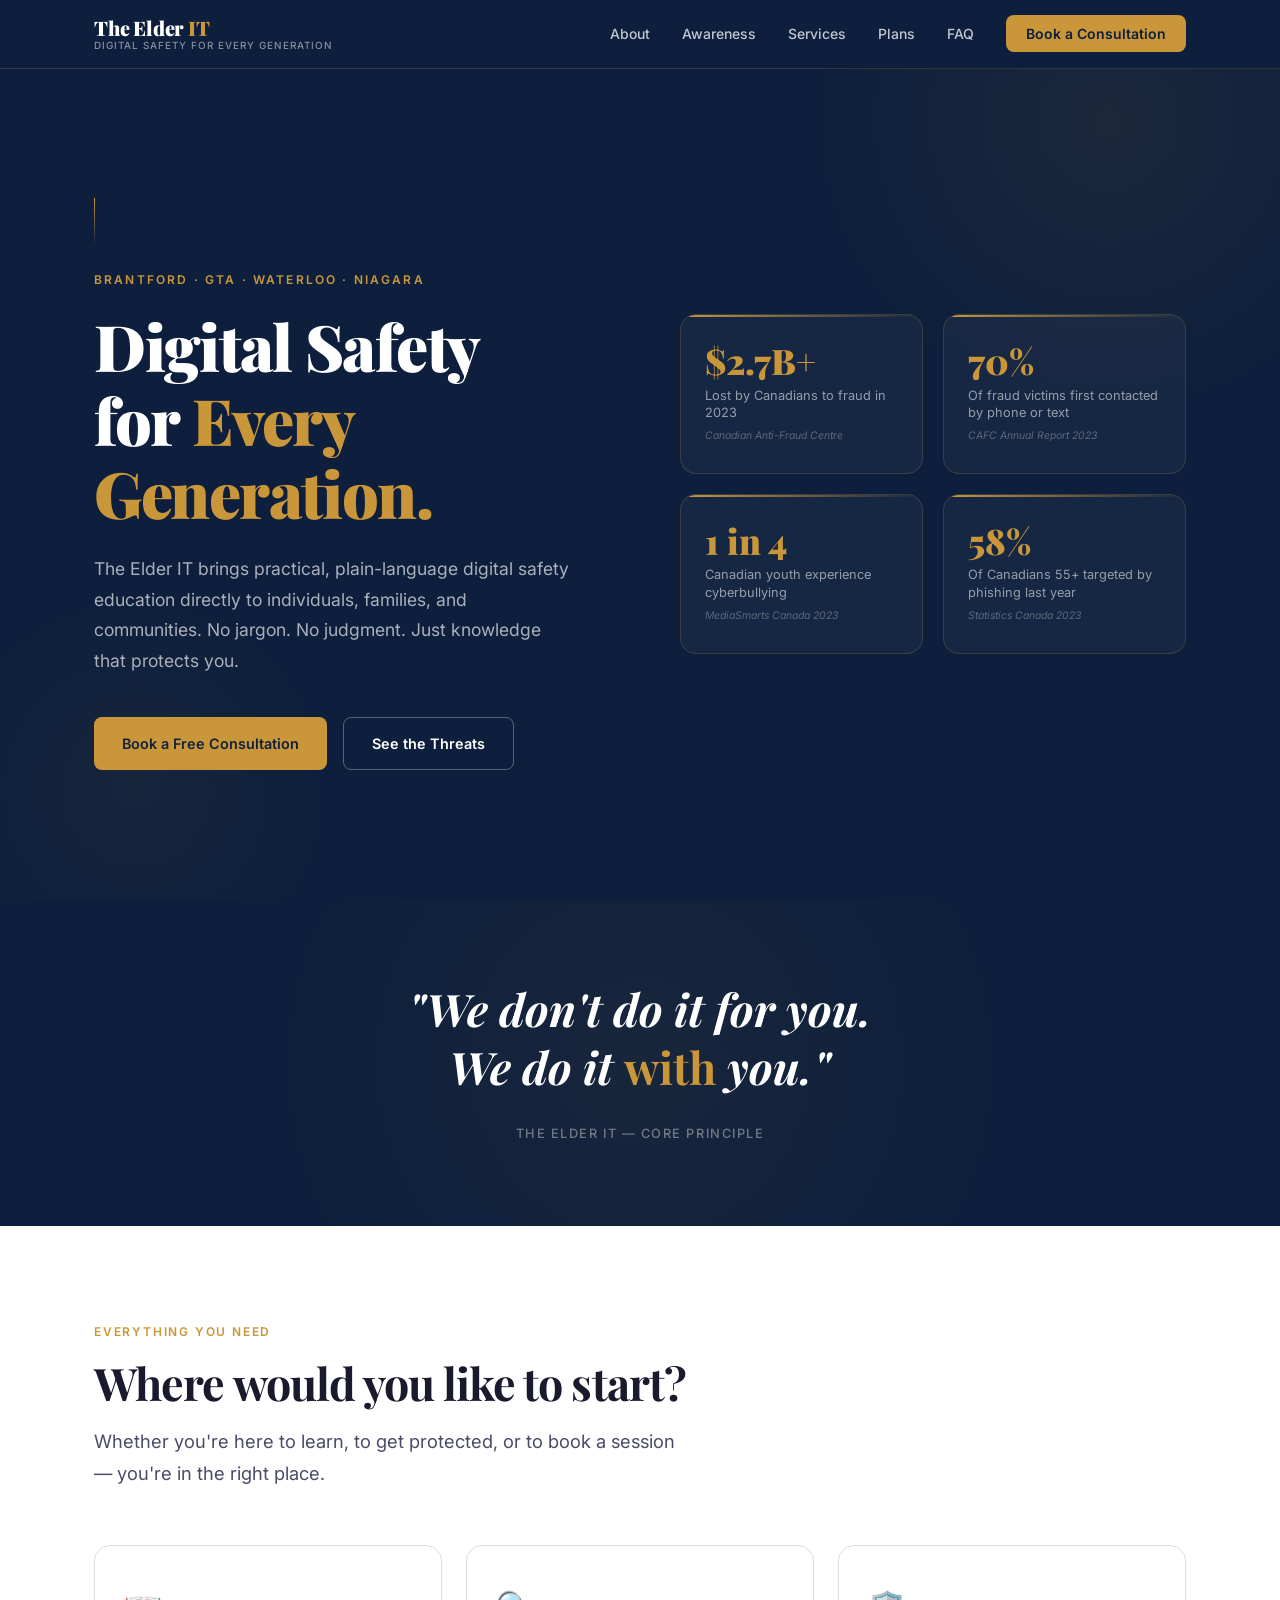
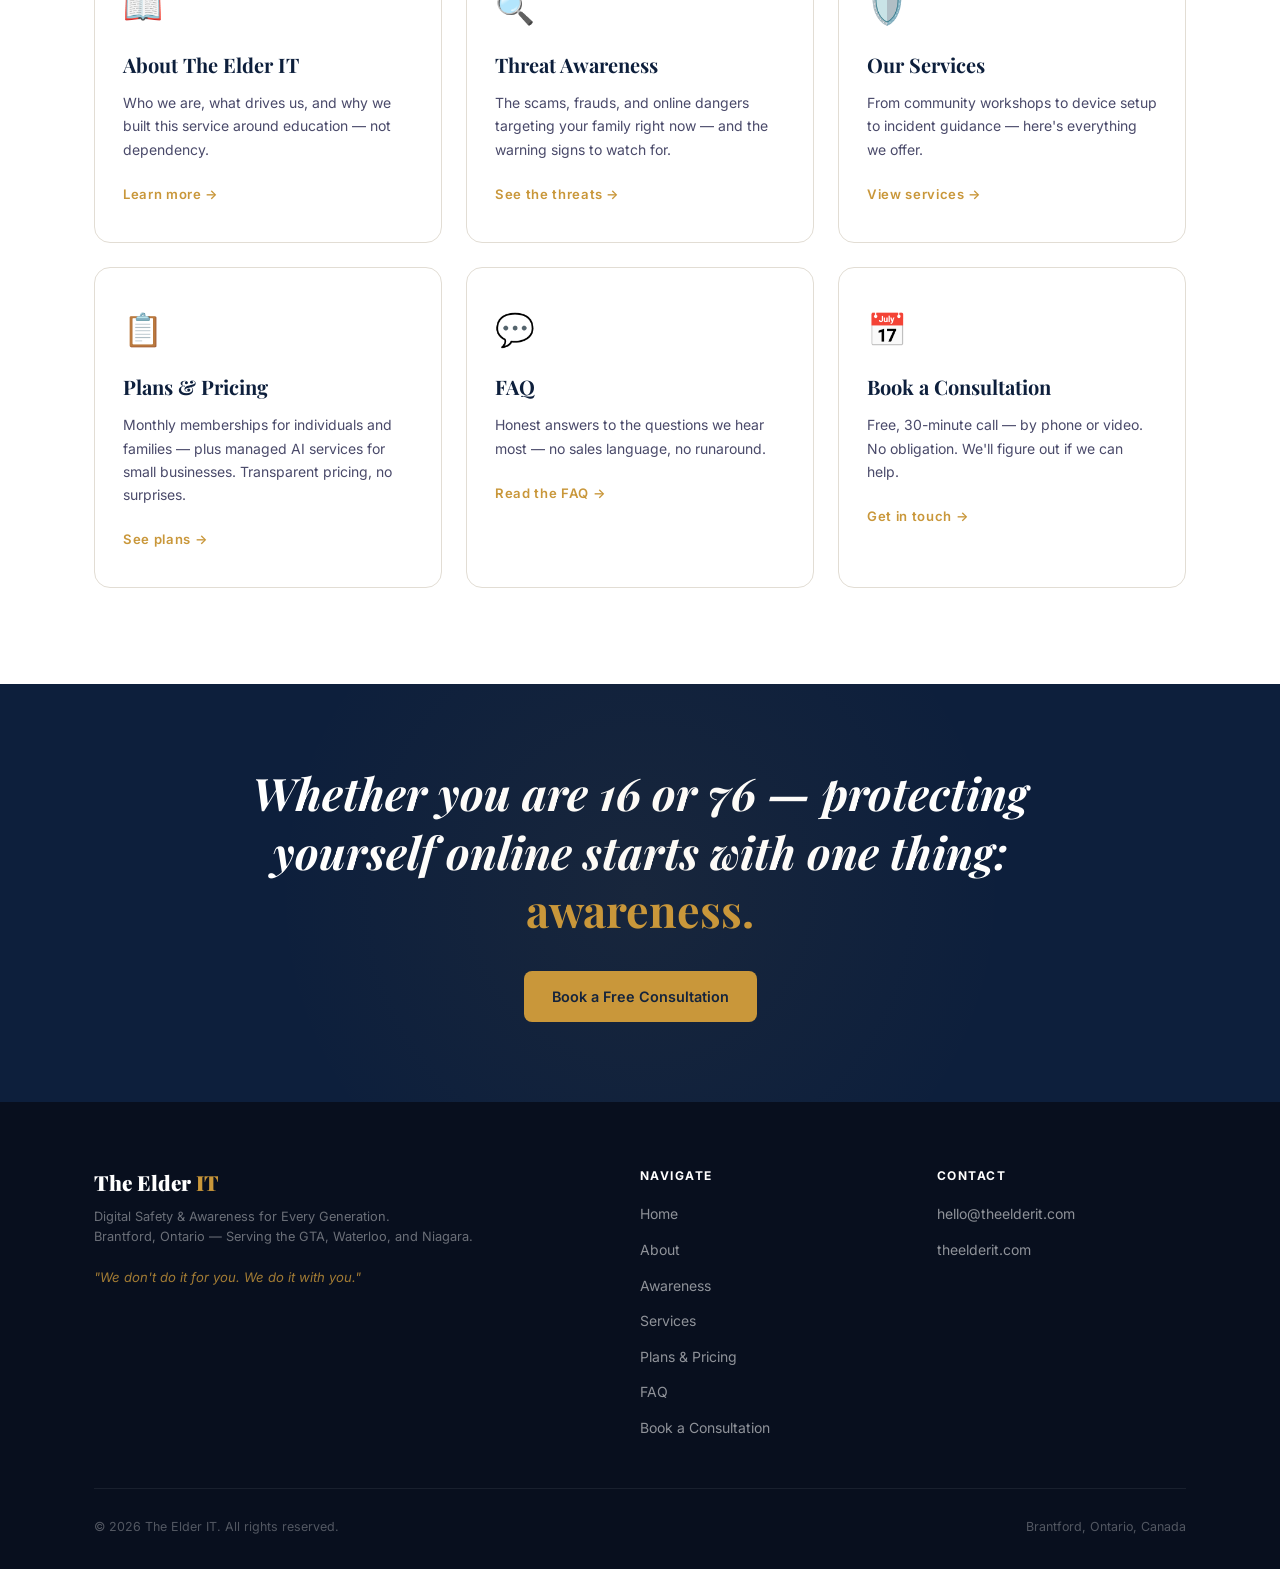
==== commit 2f499f15: "Add files via upload error from before" ====
--- a/index.html
+++ b/index.html
@@ -3,920 +3,1839 @@
 <head>
   <meta charset="UTF-8" />
   <meta name="viewport" content="width=device-width, initial-scale=1.0" />
-  <title>MIRZYAH</title>
-  <meta name="description" content="We are just the inn." />
-  <meta name="theme-color" content="#080808" />
-  <meta property="og:title" content="MIRZYAH" />
-  <meta property="og:description" content="We are just the inn." />
-  <meta property="og:url" content="https://mirzyah.com" />
-  <meta property="og:type" content="website" />
-  <link rel="icon" type="image/svg+xml" href="data:image/svg+xml,%3Csvg xmlns='http://www.w3.org/2000/svg' viewBox='0 0 200 200'%3E%3Crect width='200' height='200' fill='%23080808'/%3E%3Ccircle cx='100' cy='100' r='82' fill='%23A8874A'/%3E%3Ccircle cx='114' cy='100' r='82' fill='%23080808'/%3E%3Ctext x='116' y='128' text-anchor='middle' font-family='Georgia,serif' font-size='78' fill='%23A8874A'%3EM%3C/text%3E%3C/svg%3E" />
-  <link rel="preconnect" href="https://fonts.googleapis.com" />
-  <link rel="preconnect" href="https://fonts.gstatic.com" crossorigin />
-  <link href="https://fonts.googleapis.com/css2?family=Cormorant+Garamond:ital,wght@0,300;0,400;1,300&family=Poppins:wght@300&display=swap" rel="stylesheet" />
-
+  <meta name="description" content="Digital Safety for Every Generation | The Elder IT" />
+  <meta name="theme-color" content="#0D1F3C" />
+  <title>Digital Safety for Every Generation — The Elder IT</title>
+  <link rel="icon" type="image/svg+xml" href="data:image/svg+xml,<svg xmlns='http://www.w3.org/2000/svg' viewBox='0 0 32 32'><rect width='32' height='32' fill='%230D1F3C' rx='6'/><text x='16' y='22' text-anchor='middle' font-size='16' fill='%23C9973A' font-family='serif' font-weight='bold'>E</text></svg>" />
   <style>
-    *, *::before, *::after {
-      margin: 0;
-      padding: 0;
-      box-sizing: border-box;
-    }
-
-    :root {
-      --black: #080808;
-      --gold: #A8874A;
-      --white: #FFFFFF;
-    }
-
-    html, body {
-      height: 100%;
-      overflow: hidden;
-      background-color: var(--black);
-      color: var(--white);
-      font-family: 'Poppins', sans-serif;
-      font-weight: 300;
-      -webkit-font-smoothing: antialiased;
-      -moz-osx-font-smoothing: grayscale;
-    }
-
-    /* Fade in entire page */
-    body {
-      animation: fadeIn 0.8s ease forwards;
-      opacity: 0;
-    }
-
-    @keyframes fadeIn {
-      to { opacity: 1; }
-    }
-
-    /* Even the act of selecting text belongs to the House. */
-    ::selection {
-      background-color: rgba(168, 135, 74, 0.85);
-      color: #080808;
-    }
-
-    /* Keyboard Guests are Guests. The focus ring is the House gold. */
-    a:focus-visible {
-      outline: 1px solid rgba(168, 135, 74, 0.65);
-      outline-offset: 4px;
-    }
-
-    /* ── NAVIGATION ── */
-    nav {
-      position: fixed;
-      top: 0;
-      left: 0;
-      right: 0;
-      z-index: 100;
-      display: flex;
-      align-items: center;
-      justify-content: space-between;
-      padding: 28px 48px;
-      /* The nav sits on its own plane — a faint scrim, and a hairline of
-         gold beneath it that warms when the Guest's attention arrives. */
-      background: linear-gradient(to bottom, rgba(8, 8, 8, 0.92), rgba(8, 8, 8, 0));
-    }
-
-    nav::after {
-      content: '';
-      position: absolute;
-      left: 48px;
-      right: 48px;
-      bottom: 0;
-      height: 1px;
-      background: linear-gradient(to right, transparent, rgba(168, 135, 74, 0.32), transparent);
-      opacity: 0.4;
-      transition: opacity 0.6s ease;
-    }
-
-    nav:hover::after {
-      opacity: 0.9;
-    }
-
-    /* The nav arrives the way the hero does — star first, then the
-       entrance, then the rooms, left to right. Quick, but in order. */
-    @keyframes navIn {
-      from { opacity: 0; transform: translateY(-6px); }
-      to   { opacity: 1; transform: translateY(0); }
-    }
-
-    @keyframes navInStar {
-      from { opacity: 0; }
-      to   { opacity: 0.85; }
-    }
-
-    /* Left cluster — star + the Guest's future entrance, held apart from the
-       locked rooms on the right. */
-    .nav-left {
-      display: flex;
-      align-items: center;
-      gap: 26px;
-    }
-
-    .nav-star {
-      font-size: 14px;
-      color: #A8874A;
-      user-select: none;
-      line-height: 1;
-      display: inline-block;
-      opacity: 0;
-      animation: navInStar 0.8s ease forwards 0.15s,
-                 starGlint 11s ease-in-out infinite 4s;
-    }
-
-    /* Touch the star and it answers — one glint, on demand.
-       Ambient rhythm resumes after. */
-    .nav-star.answer {
-      animation: starAnswer 0.9s ease;
-      opacity: 0.85;
-    }
-
-    @keyframes starAnswer {
-      0%   { opacity: 0.85; transform: scale(1); text-shadow: none; }
-      40%  { opacity: 1; transform: scale(1.2); text-shadow: 0 0 10px rgba(168, 135, 74, 0.9), 0 0 22px rgba(168, 135, 74, 0.4); }
-      100% { opacity: 0.85; transform: scale(1); text-shadow: none; }
-    }
-
-    /* The star is still almost always. Roughly once every eleven seconds it
-       catches light for under a second — easy to miss unless you happen to
-       be watching. A star, not a notification. */
-    @keyframes starGlint {
-      0%, 92%, 100% {
-        opacity: 0.85;
-        text-shadow: none;
-        transform: scale(1);
-      }
-      95% {
-        opacity: 1;
-        text-shadow: 0 0 8px rgba(168, 135, 74, 0.85), 0 0 18px rgba(168, 135, 74, 0.35);
-        transform: scale(1.12);
-      }
-      98% {
-        opacity: 0.85;
-        text-shadow: none;
-        transform: scale(1);
-      }
-    }
-
-    /* Begin Heritage — same nav theme, but hover says "Not Yet", not "Locked". */
-    .nav-heritage {
-      font-family: 'Poppins', sans-serif;
-      font-weight: 300;
-      font-size: 11px;
-      letter-spacing: 0.22em;
-      color: rgba(255, 255, 255, 0.55);
-      text-transform: uppercase;
-      cursor: default;
-      user-select: none;
-      position: relative;
-      white-space: nowrap;
-      display: inline-flex;
-      align-items: center;
-      justify-content: center;
-      min-width: 180px;
-      padding: 8px 16px;
-      text-indent: 0.22em;
-      border: 1px solid rgba(168, 135, 74, 0.45);
-      transition: border-color 0.25s ease, color 0.25s ease;
-    }
-
-    .nav-heritage:hover {
-      color: rgba(255, 255, 255, 0.80);
-      border-color: rgba(168, 135, 74, 0.78);
-    }
-
-    .nav-heritage .nav-label-default { display: inline; }
-    .nav-heritage .nav-label-hover { display: none; }
-    .nav-heritage:hover .nav-label-default { display: none; }
-    .nav-heritage:hover .nav-label-hover { display: inline; }
-
-    .nav-heritage {
-      opacity: 0;
-      animation: navIn 0.8s ease forwards 0.3s;
-    }
-
-    .nav-links li {
-      opacity: 0;
-      animation: navIn 0.8s ease forwards;
-    }
-
-    .nav-links li:nth-child(1) { animation-delay: 0.45s; }
-    .nav-links li:nth-child(2) { animation-delay: 0.55s; }
-    .nav-links li:nth-child(3) { animation-delay: 0.65s; }
-    .nav-links li:nth-child(4) { animation-delay: 0.75s; }
-
-    /* If a Guest types the word — anywhere, unprompted — the House
-       acknowledges that they know it. Four seconds. Then the room
-       is locked again. Understanding is earned, not explained. */
-    .nav-isnad {
-      transition: color 0.6s ease, text-shadow 0.6s ease;
-    }
-
-    .nav-isnad .nav-label-heard { display: none; }
-
-    .nav-isnad.heard {
-      color: rgba(168, 135, 74, 0.92);
-      text-shadow: 0 0 10px rgba(168, 135, 74, 0.35);
-    }
-
-    .nav-isnad.heard .nav-label-default,
-    .nav-isnad.heard .nav-label-hover { display: none !important; }
-    .nav-isnad.heard .nav-label-heard { display: inline; }
-
-    .nav-links {
-      display: flex;
-      gap: 40px;
-      list-style: none;
-    }
-
-    .nav-links li {
-      font-family: 'Poppins', sans-serif;
-      font-weight: 300;
-      font-size: 11px;
-      letter-spacing: 0.28em;
-      color: rgba(255, 255, 255, 0.38);
-      text-transform: uppercase;
-      cursor: default;
-      user-select: none;
-      transition: none;
-      position: relative;
-    }
-
-    .nav-links li:hover {
-      color: rgba(255, 255, 255, 0.68);
-    }
-
-    .nav-links li .nav-label-default {
-      display: inline;
-    }
-
-    .nav-links li .nav-label-hover {
-      display: none;
-    }
-
-    .nav-links li:not(.nav-link):hover .nav-label-default {
-      display: none;
-    }
-
-    .nav-links li:not(.nav-link):hover .nav-label-hover {
-      display: inline;
-    }
-
-    .nav-links li a {
-      color: inherit;
-      text-decoration: none;
-      cursor: pointer;
-    }
-
-    .nav-links li.nav-link:hover {
-      color: rgba(255, 255, 255, 0.90);
-    }
-
-    /* ── HERO ── */
-    main {
-      height: 100vh;
-      display: flex;
-      flex-direction: column;
-      align-items: center;
-      justify-content: center;
-      text-align: center;
-      padding: 0 24px;
-    }
-
-    .logo-mark {
-      width: 110px;
-      height: auto;
-      display: block;
-      margin: 0 auto;
-      opacity: 0;
-      animation: arriveMark 1.6s ease forwards 0.3s;
-    }
-
-    /* ── THE ENTRANCE ──
-       Nothing appears at once. The mark first. Then the name settles into
-       place — its letters drawing slightly closer as they arrive, like a
-       word finding its final position. Then the divider draws itself.
-       Then, last, the invitation. Sequence is the point. */
-    @keyframes arriveMark {
-      from { opacity: 0; transform: translateY(10px); }
-      to   { opacity: 1; transform: translateY(0); }
-    }
-
-    /* ── CRESCENT MOON ──
-       The occluder is a black disk over the gold disk; where it covers, the
-       disk reads as page background, carving the crescent. At rest it leaves
-       a thin ~14px sliver matching the original. On hover it slides right only
-       slightly, so the crescent thickens a touch without the gold climbing up
-       toward the horns. The M always stays on shadow. */
-    .moon-occluder {
-      transform: translateX(14px);
-      transition: transform 1.8s cubic-bezier(0.4, 0, 0.2, 1);
-    }
-
-    .logo-mark:hover .moon-occluder {
-      transform: translateX(24px);
-    }
-
-    .moon-halo {
-      opacity: 0;
-      transition: opacity 1.4s ease;
-    }
-
-    .logo-mark:hover .moon-halo {
-      opacity: 0.32;
-    }
-
-    .wordmark {
-      margin-top: 28px;
-      font-family: 'Poppins', sans-serif;
-      font-weight: 300;
-      font-size: 28px;
-      letter-spacing: 0.55em;
-      color: rgba(255, 255, 255, 1.0);
-      text-transform: uppercase;
-      /* Compensate for letter-spacing on last character */
-      text-indent: 0.55em;
-      opacity: 0;
-      animation: settleWordmark 1.8s cubic-bezier(0.25, 0.1, 0.25, 1) forwards 1.0s;
-    }
-
-    @keyframes settleWordmark {
-      from { opacity: 0; letter-spacing: 0.78em; }
-      to   { opacity: 1; letter-spacing: 0.55em; }
-    }
-
-    /* Once the name has settled, it becomes touchable — hover and the
-       letters ease apart, breathing. Leave and they draw back together. */
-    .wordmark.settled {
-      animation: none;
-      opacity: 1;
-      transition: letter-spacing 0.9s ease;
-    }
-
-    .wordmark.settled:hover {
-      letter-spacing: 0.62em;
-    }
-
-    /* If the room is left alone — no hand, no key, no touch — for
-       forty-five seconds, the name begins to breathe like a candle in
-       still air. Any movement in the room stills it again. */
-    body.idle .wordmark.settled {
-      animation: candle 8s ease-in-out infinite;
-    }
-
-    @keyframes candle {
-      0%, 100% { opacity: 1; }
-      50%      { opacity: 0.82; }
-    }
-
-    .divider {
-      margin: 52px auto;
-      width: 1px;
-      height: 40px;
-      background-color: rgba(255, 255, 255, 0.14);
-      transform: scaleY(0);
-      transform-origin: top;
-      animation: drawDivider 1.2s ease forwards 2.2s;
-    }
-
-    @keyframes drawDivider {
-      to { transform: scaleY(1); }
-    }
-
-    .cta-label {
-      font-family: 'Poppins', sans-serif;
-      font-weight: 300;
-      font-size: 10px;
-      letter-spacing: 0.32em;
-      color: rgba(255, 255, 255, 0.42);
-      text-transform: uppercase;
-      text-indent: 0.32em;
-      margin-bottom: 10px;
-      opacity: 0;
-      animation: arriveSoft 1.4s ease forwards 2.9s;
-    }
-
-    @keyframes arriveSoft {
-      to { opacity: 1; }
-    }
-
-    .cta-email {
-      font-family: 'Poppins', sans-serif;
-      font-weight: 300;
-      font-size: 12px;
-      letter-spacing: 0.18em;
-      color: rgba(255, 255, 255, 0.68);
-      text-decoration: none;
-      text-transform: lowercase;
-      position: relative;
-      padding-bottom: 2px;
-      transition: color 0.2s ease;
-      opacity: 0;
-      animation: arriveSoft 1.4s ease forwards 3.2s;
-    }
-
-    /* The underline is drawn, not switched on — from the center outward,
-       the way a door opens from its middle. */
-    .cta-email::after {
-      content: '';
-      position: absolute;
-      left: 50%;
-      bottom: 0;
-      width: 0;
-      height: 1px;
-      background-color: rgba(168, 135, 74, 0.55);
-      transform: translateX(-50%);
-      transition: width 0.45s ease;
-    }
-
-    .cta-email:hover {
-      color: rgba(255, 255, 255, 0.90);
-    }
-
-    .cta-email:hover::after {
-      width: 100%;
-    }
-
-    /* While the Guest's hand rests on the address, the invitation
-       answers: We read everything. It is true. Witness protocol. */
-    .cta-label .cta-alt { display: none; }
-    .cta-label.hearing .cta-default { display: none; }
-    .cta-label.hearing .cta-alt { display: inline; }
-
-    /* ── FOOTER ── */
-    footer {
-      position: fixed;
-      bottom: 0;
-      left: 0;
-      right: 0;
-      text-align: center;
-      padding: 0 0 28px 0;
-      font-family: 'Poppins', sans-serif;
-      font-weight: 300;
-      font-size: 9px;
-      letter-spacing: 0.28em;
-      color: rgba(255, 255, 255, 0.22);
-      text-transform: uppercase;
-      text-indent: 0.28em;
-      user-select: none;
-    }
-
-    /* The footer star keeps its own time — never in sync with the nav star.
-       Two stars, one sky, different moments. */
-    .footer-star {
-      display: inline-block;
-      animation: starGlint 11s ease-in-out infinite;
-      animation-delay: 8.5s;
-    }
-
-    /* The footer is faint until looked at. Attention brightens it —
-       nothing on this page performs for a Guest who isn't watching. */
-    footer {
-      transition: color 0.5s ease;
-    }
-
-    footer:hover {
-      color: rgba(255, 255, 255, 0.36);
-    }
-
-    /* Rooms do not jump-cut. Leaving through a door dims the light first. */
-    body.leaving {
-      animation: fadeOut 0.35s ease forwards;
-    }
-
-    @keyframes fadeOut {
-      to { opacity: 0; }
-    }
-
-    /* ── THE LANTERN ──
-       A faint warm light that follows the cursor with a slight lag, as though
-       the Guest carries a candle through a dark house. It illuminates nothing
-       in particular — attention itself is the light source. Desktop pointers
-       only; it does not exist on touch devices. */
-    .lantern {
-      position: fixed;
-      top: 0;
-      left: 0;
-      width: 100%;
-      height: 100%;
-      pointer-events: none;
-      z-index: 50;
-      opacity: 0;
-      transition: opacity 1.2s ease;
-      background: radial-gradient(
-        circle 340px at var(--lx, 50%) var(--ly, 50%),
-        rgba(168, 135, 74, 0.055),
-        rgba(168, 135, 74, 0.018) 45%,
-        transparent 70%
-      );
-      mix-blend-mode: screen;
-    }
-
-    .lantern.lit {
-      opacity: 1;
-    }
-
-    @media (pointer: coarse) {
-      .lantern { display: none; }
-    }
-
-    /* ── MOBILE ── */
-    @media (max-width: 640px) {
-      nav {
-        padding: 22px 24px;
-      }
-
-      nav::after {
-        left: 24px;
-        right: 24px;
-      }
-
-      .nav-left {
-        gap: 16px;
-      }
-
-      .nav-heritage {
-        font-size: 8px;
-        letter-spacing: 0.12em;
-        min-width: 120px;
-        padding: 6px 12px;
-        text-indent: 0.12em;
-      }
-
-      .nav-links {
-        display: flex;
-        gap: 16px;
-      }
-
-      .nav-links li {
-        font-size: 9px;
-        letter-spacing: 0.18em;
-      }
-
-      .logo-mark {
-        width: 76px;
-      }
-
-      .wordmark {
-        font-size: 20px;
-        letter-spacing: 0.45em;
-        text-indent: 0.45em;
-        margin-top: 22px;
-      }
-
-      .divider {
-        margin: 40px auto;
-      }
-    }
-
-    /* Reduced motion — everything present, everything still */
-    @media (prefers-reduced-motion: reduce) {
-      body {
-        animation: none;
-        opacity: 1;
-      }
-      .moon-occluder {
-        transition: none;
-      }
-      .logo-mark:hover .moon-occluder {
-        transform: translateX(14px);
-      }
-      .nav-star,
-      .footer-star {
-        animation: none;
-        opacity: 1;
-      }
-      .nav-heritage,
-      .nav-links li {
-        animation: none;
-        opacity: 1;
-      }
-      .nav-star.answer {
-        animation: none;
-      }
-      .moon-halo {
-        transition: none;
-      }
-      .wordmark.settled {
-        transition: none;
-      }
-      body.idle .wordmark.settled {
-        animation: none;
-      }
-      nav::after {
-        transition: none;
-      }
-      .lantern {
-        display: none;
-      }
-      .logo-mark,
-      .wordmark,
-      .cta-label,
-      .cta-email {
-        animation: none;
-        opacity: 1;
-      }
-      .divider {
-        animation: none;
-        transform: scaleY(1);
-      }
-      .cta-email::after {
-        transition: none;
-      }
-    }
-  </style>
+/* ============================================
+   THE ELDER IT — Main Stylesheet
+   Colors: Navy #0D1F3C | Gold #C9973A | White
+   ============================================ */
+
+@import url('https://fonts.googleapis.com/css2?family=Playfair+Display:wght@700;900&family=Inter:wght@300;400;500;600&display=swap');
+
+:root {
+  --navy: #0D1F3C;
+  --navy-light: #152e58;
+  --gold: #C9973A;
+  --gold-light: #e0b05a;
+  --white: #ffffff;
+  --off-white: #F7F5F0;
+  --text-dark: #1a1a2e;
+  --text-mid: #4a4a6a;
+  --text-light: #8888aa;
+  --border: #e2ddd4;
+  --shadow: rgba(13, 31, 60, 0.12);
+  --radius: 8px;
+  --radius-lg: 16px;
+}
+
+*, *::before, *::after {
+  box-sizing: border-box;
+  margin: 0;
+  padding: 0;
+}
+
+html {
+  scroll-behavior: smooth;
+}
+
+body {
+  font-family: 'Inter', sans-serif;
+  font-weight: 400;
+  color: var(--text-dark);
+  background: var(--white);
+  line-height: 1.6;
+  -webkit-font-smoothing: antialiased;
+}
+
+/* ── TYPOGRAPHY ── */
+h1, h2, h3 {
+  font-family: 'Playfair Display', serif;
+  line-height: 1.15;
+  letter-spacing: -0.02em;
+}
+
+h1 { font-size: clamp(2.4rem, 5vw, 4rem); font-weight: 900; }
+h2 { font-size: clamp(1.8rem, 3.5vw, 2.8rem); font-weight: 700; }
+h3 { font-size: clamp(1.2rem, 2vw, 1.5rem); font-weight: 700; }
+
+p { line-height: 1.75; color: var(--text-mid); }
+
+a { color: inherit; text-decoration: none; }
+
+/* ── LAYOUT ── */
+.container {
+  max-width: 1140px;
+  margin: 0 auto;
+  padding: 0 24px;
+}
+
+.section {
+  padding: 96px 0;
+}
+
+.section--alt {
+  background: var(--off-white);
+}
+
+.section--dark {
+  background: var(--navy);
+  color: var(--white);
+}
+
+.section__eyebrow {
+  font-family: 'Inter', sans-serif;
+  font-size: 0.75rem;
+  font-weight: 600;
+  letter-spacing: 0.15em;
+  text-transform: uppercase;
+  color: var(--gold);
+  margin-bottom: 16px;
+  display: block;
+}
+
+.section__heading {
+  margin-bottom: 16px;
+}
+
+.section__subheading {
+  font-size: 1.15rem;
+  color: var(--text-mid);
+  max-width: 600px;
+  margin-bottom: 56px;
+}
+
+.section--dark .section__subheading {
+  color: rgba(255,255,255,0.7);
+}
+
+.section--dark h2 {
+  color: var(--white);
+}
+
+/* ── NAV ── */
+.nav {
+  position: fixed;
+  top: 0;
+  left: 0;
+  right: 0;
+  z-index: 100;
+  background: var(--navy);
+  border-bottom: 1px solid rgba(201, 151, 58, 0.2);
+  transition: box-shadow 0.3s;
+}
+
+.nav.scrolled {
+  box-shadow: 0 4px 24px rgba(13,31,60,0.35);
+}
+
+.nav__inner {
+  display: flex;
+  align-items: center;
+  justify-content: space-between;
+  height: 68px;
+  padding: 0 24px;
+  max-width: 1140px;
+  margin: 0 auto;
+}
+
+.nav__logo {
+  display: flex;
+  flex-direction: column;
+  line-height: 1;
+}
+
+.nav__logo-name {
+  font-family: 'Playfair Display', serif;
+  font-size: 1.25rem;
+  font-weight: 900;
+  color: var(--white);
+  letter-spacing: -0.01em;
+}
+
+.nav__logo-name span {
+  color: var(--gold);
+}
+
+.nav__logo-tagline {
+  font-size: 0.62rem;
+  font-weight: 500;
+  letter-spacing: 0.1em;
+  text-transform: uppercase;
+  color: rgba(255,255,255,0.5);
+  margin-top: 3px;
+}
+
+.nav__links {
+  display: flex;
+  align-items: center;
+  gap: 32px;
+  list-style: none;
+}
+
+.nav__links a {
+  font-size: 0.875rem;
+  font-weight: 500;
+  color: rgba(255,255,255,0.75);
+  transition: color 0.2s;
+}
+
+.nav__links a:hover {
+  color: var(--gold);
+}
+
+.nav__cta {
+  background: var(--gold);
+  color: var(--navy) !important;
+  padding: 10px 20px;
+  border-radius: var(--radius);
+  font-weight: 600 !important;
+  transition: background 0.2s !important;
+}
+
+.nav__cta:hover {
+  background: var(--gold-light) !important;
+  color: var(--navy) !important;
+}
+
+.nav__hamburger {
+  display: none;
+  flex-direction: column;
+  gap: 5px;
+  cursor: pointer;
+  background: none;
+  border: none;
+  padding: 4px;
+}
+
+.nav__hamburger span {
+  display: block;
+  width: 24px;
+  height: 2px;
+  background: var(--white);
+  border-radius: 2px;
+  transition: all 0.3s;
+}
+
+/* ── HERO ── */
+.hero {
+  background: var(--navy);
+  min-height: 100vh;
+  display: flex;
+  align-items: center;
+  padding-top: 68px;
+  position: relative;
+  overflow: hidden;
+}
+
+.hero::before {
+  content: '';
+  position: absolute;
+  top: -20%;
+  right: -10%;
+  width: 600px;
+  height: 600px;
+  background: radial-gradient(circle, rgba(201,151,58,0.08) 0%, transparent 70%);
+  pointer-events: none;
+}
+
+.hero::after {
+  content: '';
+  position: absolute;
+  bottom: -10%;
+  left: -5%;
+  width: 400px;
+  height: 400px;
+  background: radial-gradient(circle, rgba(201,151,58,0.05) 0%, transparent 70%);
+  pointer-events: none;
+}
+
+.hero__inner {
+  display: grid;
+  grid-template-columns: 1fr 1fr;
+  gap: 80px;
+  align-items: center;
+  padding: 80px 24px;
+  max-width: 1140px;
+  margin: 0 auto;
+  width: 100%;
+}
+
+.hero__scroll-line {
+  display: block;
+  width: 1px;
+  height: 48px;
+  background: linear-gradient(to bottom, var(--gold), transparent);
+  margin-bottom: 24px;
+}
+
+.hero__eyebrow {
+  font-size: 0.75rem;
+  font-weight: 600;
+  letter-spacing: 0.18em;
+  text-transform: uppercase;
+  color: var(--gold);
+  margin-bottom: 20px;
+  display: block;
+}
+
+.hero__heading {
+  color: var(--white);
+  margin-bottom: 24px;
+}
+
+.hero__heading em {
+  font-style: normal;
+  color: var(--gold);
+}
+
+.hero__body {
+  font-size: 1.1rem;
+  color: rgba(255,255,255,0.65);
+  margin-bottom: 40px;
+  max-width: 480px;
+}
+
+.hero__actions {
+  display: flex;
+  gap: 16px;
+  flex-wrap: wrap;
+}
+
+.hero__stats {
+  display: grid;
+  grid-template-columns: 1fr 1fr;
+  gap: 20px;
+}
+
+.hero__stat {
+  background: rgba(255,255,255,0.04);
+  border: 1px solid rgba(201,151,58,0.2);
+  border-radius: var(--radius-lg);
+  padding: 28px 24px;
+  position: relative;
+  overflow: hidden;
+}
+
+.hero__stat::before {
+  content: '';
+  position: absolute;
+  top: 0;
+  left: 0;
+  right: 0;
+  height: 2px;
+  background: linear-gradient(to right, var(--gold), transparent);
+}
+
+.hero__stat-number {
+  font-family: 'Playfair Display', serif;
+  font-size: 2.2rem;
+  font-weight: 900;
+  color: var(--gold);
+  line-height: 1;
+  margin-bottom: 8px;
+}
+
+.hero__stat-label {
+  font-size: 0.8rem;
+  color: rgba(255,255,255,0.55);
+  line-height: 1.4;
+}
+
+.hero__stat-source {
+  font-size: 0.65rem;
+  color: rgba(255,255,255,0.3);
+  margin-top: 6px;
+  font-style: italic;
+}
+
+/* ── BUTTONS ── */
+.btn {
+  display: inline-flex;
+  align-items: center;
+  gap: 8px;
+  padding: 14px 28px;
+  border-radius: var(--radius);
+  font-family: 'Inter', sans-serif;
+  font-size: 0.9rem;
+  font-weight: 600;
+  cursor: pointer;
+  transition: all 0.2s;
+  border: none;
+  text-decoration: none;
+}
+
+.btn--primary {
+  background: var(--gold);
+  color: var(--navy);
+}
+
+.btn--primary:hover {
+  background: var(--gold-light);
+  transform: translateY(-1px);
+  box-shadow: 0 8px 24px rgba(201,151,58,0.3);
+}
+
+.btn--outline {
+  background: transparent;
+  color: var(--white);
+  border: 1px solid rgba(255,255,255,0.3);
+}
+
+.btn--outline:hover {
+  border-color: var(--gold);
+  color: var(--gold);
+}
+
+.btn--navy {
+  background: var(--navy);
+  color: var(--white);
+}
+
+.btn--navy:hover {
+  background: var(--navy-light);
+  transform: translateY(-1px);
+}
+
+/* ── AUDIENCE CARDS ── */
+.audience-grid {
+  display: grid;
+  grid-template-columns: repeat(3, 1fr);
+  gap: 24px;
+}
+
+.audience-card {
+  background: var(--white);
+  border: 1px solid var(--border);
+  border-radius: var(--radius-lg);
+  padding: 36px 28px;
+  transition: all 0.25s;
+  position: relative;
+  overflow: hidden;
+}
+
+.audience-card::after {
+  content: '';
+  position: absolute;
+  bottom: 0;
+  left: 0;
+  right: 0;
+  height: 3px;
+  background: var(--gold);
+  transform: scaleX(0);
+  transition: transform 0.25s;
+  transform-origin: left;
+}
+
+.audience-card:hover {
+  border-color: var(--gold);
+  box-shadow: 0 12px 40px var(--shadow);
+  transform: translateY(-4px);
+}
+
+.audience-card:hover::after {
+  transform: scaleX(1);
+}
+
+.audience-card__icon {
+  font-size: 2rem;
+  margin-bottom: 16px;
+  display: block;
+}
+
+.audience-card__title {
+  font-family: 'Playfair Display', serif;
+  font-size: 1.25rem;
+  font-weight: 700;
+  color: var(--navy);
+  margin-bottom: 12px;
+}
+
+.audience-card__body {
+  font-size: 0.9rem;
+  color: var(--text-mid);
+  line-height: 1.65;
+}
+
+.audience-card__tags {
+  display: flex;
+  flex-wrap: wrap;
+  gap: 6px;
+  margin-top: 16px;
+}
+
+.tag {
+  font-size: 0.7rem;
+  font-weight: 500;
+  padding: 4px 10px;
+  background: var(--off-white);
+  border-radius: 100px;
+  color: var(--text-mid);
+}
+
+/* ── THREAT SECTION ── */
+.threat-grid {
+  display: grid;
+  grid-template-columns: repeat(3, 1fr);
+  gap: 20px;
+}
+
+.threat-card {
+  background: rgba(255,255,255,0.04);
+  border: 1px solid rgba(255,255,255,0.08);
+  border-radius: var(--radius-lg);
+  padding: 28px 24px;
+  transition: border-color 0.2s;
+}
+
+.threat-card:hover {
+  border-color: rgba(201,151,58,0.4);
+}
+
+.threat-card__icon {
+  font-size: 1.5rem;
+  margin-bottom: 14px;
+  display: block;
+}
+
+.threat-card__title {
+  font-size: 1rem;
+  font-weight: 600;
+  color: var(--white);
+  margin-bottom: 8px;
+}
+
+.threat-card__body {
+  font-size: 0.85rem;
+  color: rgba(255,255,255,0.55);
+  line-height: 1.6;
+}
+
+.threat-tabs {
+  display: flex;
+  gap: 8px;
+  margin-bottom: 40px;
+}
+
+.threat-tab {
+  padding: 10px 24px;
+  border-radius: 100px;
+  font-size: 0.875rem;
+  font-weight: 600;
+  cursor: pointer;
+  border: 1px solid rgba(255,255,255,0.2);
+  background: transparent;
+  color: rgba(255,255,255,0.6);
+  transition: all 0.2s;
+  font-family: 'Inter', sans-serif;
+}
+
+.threat-tab.active,
+.threat-tab:hover {
+  background: var(--gold);
+  border-color: var(--gold);
+  color: var(--navy);
+}
+
+.threat-panel { display: none; }
+.threat-panel.active { display: grid; grid-template-columns: repeat(3, 1fr); gap: 20px; }
+
+/* ── WARNING SIGNS ── */
+.warning-list {
+  display: flex;
+  flex-direction: column;
+  gap: 0;
+  border: 1px solid var(--border);
+  border-radius: var(--radius-lg);
+  overflow: hidden;
+  background: var(--white);
+}
+
+.warning-item {
+  display: grid;
+  grid-template-columns: 60px 1fr;
+  align-items: center;
+  gap: 24px;
+  padding: 24px 28px;
+  border-bottom: 1px solid var(--border);
+  transition: background 0.2s;
+}
+
+.warning-item:last-child { border-bottom: none; }
+
+.warning-item:hover {
+  background: rgba(201,151,58,0.06);
+}
+
+.warning-item__number {
+  font-family: 'Playfair Display', serif;
+  font-size: 2rem;
+  font-weight: 900;
+  color: var(--gold);
+  opacity: 0.6;
+  line-height: 1;
+}
+
+.warning-item__title {
+  font-size: 1rem;
+  font-weight: 700;
+  color: var(--navy);
+  margin-bottom: 4px;
+}
+
+.warning-item__body {
+  font-size: 0.875rem;
+  color: var(--text-mid);
+  line-height: 1.6;
+}
+
+/* ── SERVICES ── */
+.services-grid {
+  display: grid;
+  grid-template-columns: repeat(2, 1fr);
+  gap: 24px;
+}
+
+.service-card {
+  background: var(--white);
+  border: 1px solid var(--border);
+  border-radius: var(--radius-lg);
+  padding: 32px 28px;
+  transition: all 0.25s;
+}
+
+.service-card:hover {
+  box-shadow: 0 12px 40px var(--shadow);
+  border-color: rgba(201,151,58,0.4);
+}
+
+.service-card__icon {
+  font-size: 1.75rem;
+  margin-bottom: 16px;
+  display: block;
+}
+
+.service-card__title {
+  font-family: 'Playfair Display', serif;
+  font-size: 1.2rem;
+  font-weight: 700;
+  color: var(--navy);
+  margin-bottom: 10px;
+}
+
+.service-card__body {
+  font-size: 0.875rem;
+  color: var(--text-mid);
+  line-height: 1.65;
+}
+
+/* ── PLANS ── */
+.plans-grid {
+  display: grid;
+  grid-template-columns: repeat(4, 1fr);
+  gap: 20px;
+  align-items: start;
+}
+
+.plan-card {
+  background: var(--white);
+  border: 1px solid var(--border);
+  border-radius: var(--radius-lg);
+  padding: 32px 24px;
+  position: relative;
+  transition: all 0.25s;
+}
+
+.plan-card:hover {
+  box-shadow: 0 16px 48px var(--shadow);
+  transform: translateY(-4px);
+}
+
+.plan-card--featured {
+  border: 2px solid var(--gold);
+  background: var(--navy);
+  color: var(--white);
+}
+
+.plan-card--featured .plan-card__price,
+.plan-card--featured .plan-card__name {
+  color: var(--white);
+}
+
+.plan-card--featured .plan-card__feature {
+  color: rgba(255,255,255,0.75);
+  border-color: rgba(255,255,255,0.1);
+}
+
+.plan-card--featured .plan-card__feature::before {
+  color: var(--gold);
+}
+
+.plan-badge {
+  position: absolute;
+  top: -12px;
+  left: 50%;
+  transform: translateX(-50%);
+  background: var(--gold);
+  color: var(--navy);
+  font-size: 0.7rem;
+  font-weight: 700;
+  letter-spacing: 0.1em;
+  text-transform: uppercase;
+  padding: 4px 14px;
+  border-radius: 100px;
+  white-space: nowrap;
+}
+
+.plan-card__name {
+  font-family: 'Playfair Display', serif;
+  font-size: 1.15rem;
+  font-weight: 700;
+  color: var(--navy);
+  margin-bottom: 8px;
+}
+
+.plan-card__price {
+  font-family: 'Playfair Display', serif;
+  font-size: 2.2rem;
+  font-weight: 900;
+  color: var(--navy);
+  line-height: 1;
+  margin-bottom: 4px;
+}
+
+.plan-card__price span {
+  font-size: 1rem;
+  font-weight: 400;
+  font-family: 'Inter', sans-serif;
+  color: var(--text-light);
+}
+
+.plan-card__hst {
+  font-size: 0.72rem;
+  color: var(--text-light);
+  margin-bottom: 20px;
+}
+
+.plan-card--featured .plan-card__hst {
+  color: rgba(255,255,255,0.4);
+}
+
+.plan-card__divider {
+  height: 1px;
+  background: var(--border);
+  margin: 16px 0;
+}
+
+.plan-card--featured .plan-card__divider {
+  background: rgba(255,255,255,0.1);
+}
+
+.plan-card__features {
+  list-style: none;
+  display: flex;
+  flex-direction: column;
+  gap: 10px;
+  margin-bottom: 24px;
+}
+
+.plan-card__feature {
+  font-size: 0.82rem;
+  color: var(--text-mid);
+  padding-left: 20px;
+  position: relative;
+  border-bottom: 1px solid var(--border);
+  padding-bottom: 10px;
+  line-height: 1.4;
+}
+
+.plan-card__feature:last-child {
+  border-bottom: none;
+  padding-bottom: 0;
+}
+
+.plan-card__feature::before {
+  content: '✓';
+  position: absolute;
+  left: 0;
+  color: var(--gold);
+  font-weight: 700;
+  font-size: 0.75rem;
+}
+
+.plan-card .btn {
+  width: 100%;
+  justify-content: center;
+}
+
+/* ── FAQ ── */
+.faq-list {
+  max-width: 760px;
+  margin: 0 auto;
+}
+
+.faq-item {
+  border-bottom: 1px solid var(--border);
+}
+
+.faq-question {
+  width: 100%;
+  background: none;
+  border: none;
+  text-align: left;
+  padding: 24px 0;
+  font-family: 'Inter', sans-serif;
+  font-size: 1rem;
+  font-weight: 600;
+  color: var(--navy);
+  cursor: pointer;
+  display: flex;
+  justify-content: space-between;
+  align-items: center;
+  gap: 16px;
+  transition: color 0.2s;
+}
+
+.faq-question:hover {
+  color: var(--gold);
+}
+
+.faq-question svg {
+  flex-shrink: 0;
+  transition: transform 0.25s;
+  color: var(--gold);
+}
+
+.faq-item.open .faq-question svg {
+  transform: rotate(45deg);
+}
+
+.faq-answer {
+  max-height: 0;
+  overflow: hidden;
+  transition: max-height 0.35s ease, padding 0.2s;
+}
+
+.faq-item.open .faq-answer {
+  max-height: 400px;
+  padding-bottom: 24px;
+}
+
+.faq-answer p {
+  font-size: 0.95rem;
+  color: var(--text-mid);
+  line-height: 1.75;
+}
+
+/* ── CONTACT / BOOKING ── */
+.contact-grid {
+  display: grid;
+  grid-template-columns: 1fr 1.5fr;
+  gap: 64px;
+  align-items: start;
+}
+
+.contact-info__item {
+  display: flex;
+  align-items: flex-start;
+  gap: 16px;
+  margin-bottom: 28px;
+}
+
+.contact-info__icon {
+  width: 44px;
+  height: 44px;
+  background: rgba(201,151,58,0.1);
+  border-radius: var(--radius);
+  display: flex;
+  align-items: center;
+  justify-content: center;
+  font-size: 1.1rem;
+  flex-shrink: 0;
+  color: var(--gold);
+}
+
+.contact-info__label {
+  font-size: 0.75rem;
+  font-weight: 600;
+  text-transform: uppercase;
+  letter-spacing: 0.1em;
+  color: var(--gold);
+  margin-bottom: 4px;
+}
+
+.contact-info__value {
+  font-size: 0.95rem;
+  color: var(--text-mid);
+}
+
+.contact-info__value a {
+  color: var(--navy);
+  font-weight: 500;
+  transition: color 0.2s;
+}
+
+.contact-info__value a:hover {
+  color: var(--gold);
+}
+
+.booking-form {
+  background: var(--white);
+  border: 1px solid var(--border);
+  border-radius: var(--radius-lg);
+  padding: 40px;
+}
+
+.form-group {
+  margin-bottom: 20px;
+}
+
+.form-label {
+  display: block;
+  font-size: 0.82rem;
+  font-weight: 600;
+  color: var(--navy);
+  margin-bottom: 8px;
+  letter-spacing: 0.02em;
+}
+
+.form-input,
+.form-select,
+.form-textarea {
+  width: 100%;
+  padding: 12px 16px;
+  border: 1px solid var(--border);
+  border-radius: var(--radius);
+  font-family: 'Inter', sans-serif;
+  font-size: 0.9rem;
+  color: var(--text-dark);
+  background: var(--white);
+  transition: border-color 0.2s, box-shadow 0.2s;
+  appearance: none;
+}
+
+.form-input:focus,
+.form-select:focus,
+.form-textarea:focus {
+  outline: none;
+  border-color: var(--gold);
+  box-shadow: 0 0 0 3px rgba(201,151,58,0.12);
+}
+
+.form-input::placeholder,
+.form-textarea::placeholder {
+  color: var(--text-light);
+}
+
+.form-textarea {
+  resize: vertical;
+  min-height: 100px;
+}
+
+.form-row {
+  display: grid;
+  grid-template-columns: 1fr 1fr;
+  gap: 16px;
+}
+
+.form-note {
+  font-size: 0.78rem;
+  color: var(--text-light);
+  margin-top: 12px;
+  text-align: center;
+}
+
+.form-success {
+  display: none;
+  text-align: center;
+  padding: 32px;
+}
+
+.form-success__icon {
+  font-size: 2.5rem;
+  margin-bottom: 12px;
+}
+
+.form-success__title {
+  font-family: 'Playfair Display', serif;
+  font-size: 1.4rem;
+  color: var(--navy);
+  margin-bottom: 8px;
+}
+
+.form-success__body {
+  font-size: 0.9rem;
+  color: var(--text-mid);
+}
+
+/* ── MISSION BANNER ── */
+.mission-banner {
+  background: var(--navy);
+  padding: 80px 0;
+  text-align: center;
+  position: relative;
+  overflow: hidden;
+}
+
+.mission-banner::before {
+  content: '';
+  position: absolute;
+  top: 50%;
+  left: 50%;
+  transform: translate(-50%, -50%);
+  width: 800px;
+  height: 800px;
+  background: radial-gradient(circle, rgba(201,151,58,0.06) 0%, transparent 65%);
+  pointer-events: none;
+}
+
+.mission-banner__quote {
+  font-family: 'Playfair Display', serif;
+  font-size: clamp(1.6rem, 3.5vw, 2.8rem);
+  font-weight: 700;
+  font-style: italic;
+  color: var(--white);
+  max-width: 800px;
+  margin: 0 auto 24px;
+  line-height: 1.3;
+}
+
+.mission-banner__quote em {
+  color: var(--gold);
+  font-style: normal;
+}
+
+.mission-banner__attr {
+  font-size: 0.8rem;
+  font-weight: 500;
+  letter-spacing: 0.12em;
+  text-transform: uppercase;
+  color: rgba(255,255,255,0.4);
+}
+
+/* ── FOOTER ── */
+.footer {
+  background: #080f1e;
+  color: rgba(255,255,255,0.6);
+  padding: 64px 0 32px;
+}
+
+.footer__grid {
+  display: grid;
+  grid-template-columns: 2fr 1fr 1fr;
+  gap: 48px;
+  margin-bottom: 48px;
+}
+
+.footer__logo-name {
+  font-family: 'Playfair Display', serif;
+  font-size: 1.3rem;
+  font-weight: 900;
+  color: var(--white);
+  margin-bottom: 8px;
+}
+
+.footer__logo-name span {
+  color: var(--gold);
+}
+
+.footer__tagline {
+  font-size: 0.8rem;
+  color: rgba(255,255,255,0.4);
+  margin-bottom: 20px;
+  line-height: 1.5;
+}
+
+.footer__differentiator {
+  font-size: 0.82rem;
+  font-style: italic;
+  color: var(--gold);
+  opacity: 0.8;
+}
+
+.footer__heading {
+  font-size: 0.75rem;
+  font-weight: 700;
+  letter-spacing: 0.12em;
+  text-transform: uppercase;
+  color: var(--white);
+  margin-bottom: 16px;
+}
+
+.footer__links {
+  list-style: none;
+  display: flex;
+  flex-direction: column;
+  gap: 10px;
+}
+
+.footer__links a {
+  font-size: 0.875rem;
+  color: rgba(255,255,255,0.55);
+  transition: color 0.2s;
+}
+
+.footer__links a:hover {
+  color: var(--gold);
+}
+
+.footer__divider {
+  height: 1px;
+  background: rgba(255,255,255,0.07);
+  margin-bottom: 28px;
+}
+
+.footer__bottom {
+  display: flex;
+  justify-content: space-between;
+  align-items: center;
+  font-size: 0.78rem;
+  color: rgba(255,255,255,0.3);
+}
+
+/* ── PROTECTION PLAN ── */
+.protection-steps {
+  display: grid;
+  grid-template-columns: repeat(3, 1fr);
+  gap: 32px;
+}
+
+.protection-step {
+  text-align: center;
+  padding: 40px 28px;
+  background: var(--off-white);
+  border-radius: var(--radius-lg);
+  position: relative;
+}
+
+.protection-step__number {
+  width: 52px;
+  height: 52px;
+  background: var(--navy);
+  color: var(--gold);
+  font-family: 'Playfair Display', serif;
+  font-size: 1.4rem;
+  font-weight: 900;
+  border-radius: 50%;
+  display: flex;
+  align-items: center;
+  justify-content: center;
+  margin: 0 auto 20px;
+}
+
+.protection-step__title {
+  font-family: 'Playfair Display', serif;
+  font-size: 1.2rem;
+  font-weight: 700;
+  color: var(--navy);
+  margin-bottom: 12px;
+}
+
+.protection-step__items {
+  list-style: none;
+  display: flex;
+  flex-direction: column;
+  gap: 8px;
+  text-align: left;
+}
+
+.protection-step__item {
+  font-size: 0.85rem;
+  color: var(--text-mid);
+  padding-left: 16px;
+  position: relative;
+  line-height: 1.5;
+}
+
+.protection-step__item::before {
+  content: '→';
+  position: absolute;
+  left: 0;
+  color: var(--gold);
+  font-size: 0.75rem;
+}
+
+/* ── ABOUT SECTION ── */
+.about-grid {
+  display: grid;
+  grid-template-columns: 1fr 1fr;
+  gap: 80px;
+  align-items: center;
+}
+
+.about-principle {
+  background: var(--navy);
+  border-radius: var(--radius-lg);
+  padding: 40px;
+  margin-top: 32px;
+}
+
+.about-principle__text {
+  font-family: 'Playfair Display', serif;
+  font-size: 1.3rem;
+  font-style: italic;
+  color: var(--white);
+  line-height: 1.5;
+  margin-bottom: 12px;
+}
+
+.about-principle__attr {
+  font-size: 0.75rem;
+  color: var(--gold);
+  font-weight: 600;
+  letter-spacing: 0.08em;
+  text-transform: uppercase;
+}
+
+.about-values {
+  display: flex;
+  flex-direction: column;
+  gap: 24px;
+}
+
+.about-value {
+  display: flex;
+  gap: 20px;
+  align-items: flex-start;
+}
+
+.about-value__icon {
+  width: 48px;
+  height: 48px;
+  background: rgba(201,151,58,0.1);
+  border-radius: var(--radius);
+  display: flex;
+  align-items: center;
+  justify-content: center;
+  font-size: 1.2rem;
+  flex-shrink: 0;
+}
+
+.about-value__title {
+  font-weight: 700;
+  color: var(--navy);
+  margin-bottom: 4px;
+  font-size: 1rem;
+}
+
+.about-value__body {
+  font-size: 0.875rem;
+  color: var(--text-mid);
+  line-height: 1.65;
+}
+
+/* ── REGION PILLS ── */
+.region-pills {
+  display: flex;
+  flex-wrap: wrap;
+  gap: 10px;
+  margin-top: 20px;
+}
+
+.region-pill {
+  display: inline-flex;
+  align-items: center;
+  gap: 6px;
+  background: rgba(201,151,58,0.1);
+  border: 1px solid rgba(201,151,58,0.25);
+  color: var(--navy);
+  font-size: 0.82rem;
+  font-weight: 500;
+  padding: 8px 16px;
+  border-radius: 100px;
+}
+
+.region-pill::before {
+  content: '📍';
+  font-size: 0.75rem;
+}
+
+/* ── SCROLL ANIMATIONS ── */
+.fade-up {
+  opacity: 0;
+  transform: translateY(24px);
+  transition: opacity 0.6s ease, transform 0.6s ease;
+}
+
+.fade-up.visible {
+  opacity: 1;
+  transform: translateY(0);
+}
+
+/* ── MOBILE ── */
+@media (max-width: 1024px) {
+  .plans-grid {
+    grid-template-columns: repeat(2, 1fr);
+  }
+}
+
+@media (max-width: 900px) {
+  .hero__inner {
+    grid-template-columns: 1fr;
+    gap: 48px;
+    padding: 60px 24px;
+  }
+
+  .hero__stats {
+    grid-template-columns: repeat(2, 1fr);
+  }
+
+  .audience-grid {
+    grid-template-columns: 1fr 1fr;
+  }
+
+  .threat-grid,
+  .threat-panel.active {
+    grid-template-columns: 1fr 1fr;
+  }
+
+  .services-grid {
+    grid-template-columns: 1fr;
+  }
+
+  .contact-grid {
+    grid-template-columns: 1fr;
+  }
+
+  .about-grid {
+    grid-template-columns: 1fr;
+    gap: 40px;
+  }
+
+  .protection-steps {
+    grid-template-columns: 1fr;
+  }
+
+  .footer__grid {
+    grid-template-columns: 1fr 1fr;
+  }
+}
+
+@media (max-width: 640px) {
+  .section { padding: 64px 0; }
+
+  .nav__links { display: none; }
+  .nav__hamburger { display: flex; }
+
+  .nav__links.mobile-open {
+    display: flex;
+    flex-direction: column;
+    position: fixed;
+    top: 68px;
+    left: 0;
+    right: 0;
+    background: var(--navy);
+    padding: 24px;
+    gap: 20px;
+    border-top: 1px solid rgba(201,151,58,0.2);
+    z-index: 99;
+  }
+
+  .hero__stats {
+    grid-template-columns: 1fr 1fr;
+  }
+
+  .audience-grid {
+    grid-template-columns: 1fr;
+  }
+
+  .threat-grid,
+  .threat-panel.active {
+    grid-template-columns: 1fr;
+  }
+
+  .plans-grid {
+    grid-template-columns: 1fr;
+  }
+
+  .form-row {
+    grid-template-columns: 1fr;
+  }
+
+  .footer__grid {
+    grid-template-columns: 1fr;
+  }
+
+  .footer__bottom {
+    flex-direction: column;
+    gap: 8px;
+    text-align: center;
+  }
+
+  .booking-form {
+    padding: 24px;
+  }
+
+  .warning-item {
+    grid-template-columns: 40px 1fr;
+    gap: 16px;
+    padding: 20px;
+  }
+}
+
+@media (prefers-reduced-motion: reduce) {
+  .fade-up { transition: none; opacity: 1; transform: none; }
+  * { transition-duration: 0.01ms !important; }
+}
+
+
+/* ── HOMEPAGE SECTION CARDS ── */
+.home-sections {
+  display: grid;
+  grid-template-columns: repeat(3, 1fr);
+  gap: 24px;
+  margin-top: 56px;
+}
+
+.home-card {
+  background: var(--white);
+  border: 1px solid var(--border);
+  border-radius: var(--radius-lg);
+  padding: 36px 28px;
+  text-decoration: none;
+  display: block;
+  transition: all 0.25s;
+  position: relative;
+  overflow: hidden;
+}
+
+.home-card::after {
+  content: '';
+  position: absolute;
+  bottom: 0;
+  left: 0;
+  right: 0;
+  height: 3px;
+  background: var(--gold);
+  transform: scaleX(0);
+  transition: transform 0.25s;
+  transform-origin: left;
+}
+
+.home-card:hover {
+  border-color: var(--gold);
+  box-shadow: 0 12px 40px var(--shadow);
+  transform: translateY(-4px);
+}
+
+.home-card:hover::after {
+  transform: scaleX(1);
+}
+
+.home-card__icon {
+  font-size: 2rem;
+  margin-bottom: 16px;
+  display: block;
+}
+
+.home-card__title {
+  font-family: 'Playfair Display', serif;
+  font-size: 1.25rem;
+  font-weight: 700;
+  color: var(--navy);
+  margin-bottom: 10px;
+}
+
+.home-card__body {
+  font-size: 0.875rem;
+  color: var(--text-mid);
+  line-height: 1.65;
+  margin-bottom: 20px;
+}
+
+.home-card__arrow {
+  font-size: 0.82rem;
+  font-weight: 600;
+  color: var(--gold);
+  letter-spacing: 0.05em;
+}
+
+/* ── PAGE HEADER ── */
+.page-header {
+  background: var(--navy);
+  padding: 120px 0 64px;
+  position: relative;
+  overflow: hidden;
+}
+
+.page-header::before {
+  content: '';
+  position: absolute;
+  top: -20%;
+  right: -10%;
+  width: 500px;
+  height: 500px;
+  background: radial-gradient(circle, rgba(201,151,58,0.08) 0%, transparent 70%);
+  pointer-events: none;
+}
+
+.page-header__eyebrow {
+  font-size: 0.75rem;
+  font-weight: 600;
+  letter-spacing: 0.18em;
+  text-transform: uppercase;
+  color: var(--gold);
+  margin-bottom: 16px;
+  display: block;
+}
+
+.page-header__title {
+  font-family: 'Playfair Display', serif;
+  font-size: clamp(2rem, 4vw, 3.2rem);
+  font-weight: 900;
+  color: var(--white);
+  line-height: 1.15;
+  margin-bottom: 16px;
+}
+
+.page-header__body {
+  font-size: 1.05rem;
+  color: rgba(255,255,255,0.65);
+  max-width: 560px;
+}
+
+/* ── ACTIVE NAV ── */
+.nav__links a.active {
+  color: var(--gold);
+}
+
+@media (max-width: 900px) {
+  .home-sections {
+    grid-template-columns: repeat(2, 1fr);
+  }
+}
+
+@media (max-width: 640px) {
+  .home-sections {
+    grid-template-columns: 1fr;
+  }
+}
+</style>
 </head>
 <body>
-
-  <!--
-       Most Guests read the room.
-       You read the walls.
-
-       archive@mirzyah.com — tell us you found this.
-  -->
-
-  <!-- NAVIGATION -->
-  <nav>
-    <div class="nav-left">
-      <span class="nav-star" id="navStar">✦</span>
-      <span class="nav-heritage">
-        <span class="nav-label-default">Begin Heritage</span>
-        <span class="nav-label-hover">Not Yet</span>
-      </span>
+<nav class="nav" role="navigation" aria-label="Main navigation">
+  <div class="nav__inner">
+    <a href="index.html" class="nav__logo" aria-label="The Elder IT — Home">
+      <span class="nav__logo-name">The Elder <span>IT</span></span>
+      <span class="nav__logo-tagline">Digital Safety for Every Generation</span>
+    </a>
+    <ul class="nav__links">
+      <li><a href="about.html">About</a></li>
+      <li><a href="awareness.html">Awareness</a></li>
+      <li><a href="services.html">Services</a></li>
+      <li><a href="plans.html">Plans</a></li>
+      <li><a href="faq.html">FAQ</a></li>
+      <li><a href="contact.html" class="nav__cta">Book a Consultation</a></li>
+    </ul>
+    <button class="nav__hamburger" aria-label="Open menu" aria-expanded="false">
+      <span></span><span></span><span></span>
+    </button>
+  </div>
+</nav>
+
+<section class="hero" id="home">
+  <div class="hero__inner">
+    <div class="hero__content">
+      <span class="hero__scroll-line" aria-hidden="true"></span>
+      <span class="hero__eyebrow">Brantford · GTA · Waterloo · Niagara</span>
+      <h1 class="hero__heading">
+        Digital Safety<br />
+        for <em>Every<br />Generation.</em>
+      </h1>
+      <p class="hero__body">
+        The Elder IT brings practical, plain-language digital safety education directly to individuals, families, and communities. No jargon. No judgment. Just knowledge that protects you.
+      </p>
+      <div class="hero__actions">
+        <a href="contact.html" class="btn btn--primary">Book a Free Consultation</a>
+        <a href="awareness.html" class="btn btn--outline">See the Threats</a>
+      </div>
     </div>
-    <ul class="nav-links">
-      <li class="nav-link">
-        <a href="about.html" data-door>About</a>
-      </li>
-      <li>
-        <span class="nav-label-default">The Vault</span>
-        <span class="nav-label-hover">Locked</span>
-      </li>
-      <li class="nav-isnad">
-        <span class="nav-label-default">Isnad</span>
-        <span class="nav-label-hover">Locked</span>
-        <span class="nav-label-heard">Soon.</span>
-      </li>
-      <li>
-        <span class="nav-label-default">Gear</span>
-        <span class="nav-label-hover">Locked</span>
-      </li>
-    </ul>
-  </nav>
-
-  <!-- HERO -->
-  <main>
-
-    <!-- Crescented M — disk + occluder construction.
-         Hover wakes the moon: the lit body thickens slightly, and a single
-         sparkle rises up the open right side, from bottom-right to top.
-         The sparkle plays through once and cannot restart until it finishes. -->
-    <svg
-      id="logoMark"
-      class="logo-mark"
-      viewBox="0 0 200 200"
-      xmlns="http://www.w3.org/2000/svg"
-      aria-label="Mirzyah Crescented M mark"
-      role="img"
-    >
-      <!-- A soft gold halo behind the moon — invisible until the Guest's
-           attention arrives, then blooming slowly, like light behind cloud. -->
-      <defs>
-        <radialGradient id="haloGrad" cx="50%" cy="50%" r="50%">
-          <stop offset="0%" stop-color="#A8874A" stop-opacity="0.5" />
-          <stop offset="55%" stop-color="#A8874A" stop-opacity="0.18" />
-          <stop offset="100%" stop-color="#A8874A" stop-opacity="0" />
-        </radialGradient>
-      </defs>
-      <circle class="moon-halo" cx="100" cy="100" r="98" fill="url(#haloGrad)" />
-
-      <!-- The lit disk -->
-      <circle cx="100" cy="100" r="82" fill="#A8874A" />
-
-      <!-- The occluder — page-black disk that carves the crescent.
-           Slides right on hover to wax the moon slightly. -->
-      <g class="moon-occluder">
-        <circle cx="100" cy="100" r="82" fill="#080808" />
-      </g>
-
-      <!-- M letterform — always gold, always in front, seated in the opening -->
-      <text
-        x="116"
-        y="128"
-        text-anchor="middle"
-        font-family="Georgia, 'Times New Roman', serif"
-        font-size="78"
-        font-weight="400"
-        fill="#A8874A"
-        letter-spacing="0"
-      >M</text>
-
-      <!-- Sparkle. animateMotion carries its centre from the bottom-right of
-           the moon, out toward the right rim, up to the top — on the dark side,
-           right of the M, the whole way. restart="whenNotActive" locks it: once
-           it is running, re-hovering will not restart it until it completes. -->
-      <path
-        d="M0,-9 L1.9,-1.9 L9,0 L1.9,1.9 L0,9 L-1.9,1.9 L-9,0 L-1.9,-1.9 Z"
-        fill="#A8874A"
-        opacity="0"
-      >
-        <animateMotion
-          begin="hit.mouseover; hit.click"
-          dur="1.8s"
-          fill="remove"
-          restart="whenNotActive"
-          rotate="0"
-          calcMode="spline"
-          keyTimes="0;1"
-          keySplines="0.4 0 0.2 1"
-          path="M148,172 C180,150 180,50 148,28" />
-        <animate
-          attributeName="opacity"
-          begin="hit.mouseover; hit.click"
-          dur="1.8s"
-          values="0;1;1;0"
-          keyTimes="0;0.18;0.72;1"
-          fill="remove"
-          restart="whenNotActive" />
-      </path>
-
-      <!-- Single transparent hit target so hover fires once on enter,
-           not repeatedly as the cursor crosses sub-elements. -->
-      <rect id="hit" x="0" y="0" width="200" height="200" fill="none" pointer-events="all" />
-    </svg>
-
-    <p class="wordmark">Mirzyah</p>
-
-    <div class="divider"></div>
-
-    <p class="cta-label" id="ctaLabel"><span class="cta-default">Write to us</span><span class="cta-alt">We read everything.</span></p>
-    <a class="cta-email" id="ctaEmail" href="mailto:archive@mirzyah.com">archive@mirzyah.com</a>
-
-  </main>
-
-  <!-- FOOTER -->
-  <footer>
-    <span class="footer-star">✦</span> &nbsp;·&nbsp; Ontario, Canada &nbsp;·&nbsp; Est. 2026 &nbsp;·&nbsp; mirzyah.com
-  </footer>
-
-  <!-- THE LANTERN — lives above the page, beneath nothing. -->
-  <div class="lantern" id="lantern" aria-hidden="true"></div>
-
-  <script>
-    // When the Guest steps away, the House does not call after them.
-    // The tab simply holds the mark, and waits.
-    (function () {
-      var homeTitle = document.title;
-      document.addEventListener('visibilitychange', function () {
-        document.title = document.hidden ? '\u2726' : homeTitle;
+    <div class="hero__stats" aria-label="Key statistics">
+      <div class="hero__stat fade-up">
+        <div class="hero__stat-number">$2.7B+</div>
+        <div class="hero__stat-label">Lost by Canadians to fraud in 2023</div>
+        <div class="hero__stat-source">Canadian Anti-Fraud Centre</div>
+      </div>
+      <div class="hero__stat fade-up">
+        <div class="hero__stat-number">70%</div>
+        <div class="hero__stat-label">Of fraud victims first contacted by phone or text</div>
+        <div class="hero__stat-source">CAFC Annual Report 2023</div>
+      </div>
+      <div class="hero__stat fade-up">
+        <div class="hero__stat-number">1 in 4</div>
+        <div class="hero__stat-label">Canadian youth experience cyberbullying</div>
+        <div class="hero__stat-source">MediaSmarts Canada 2023</div>
+      </div>
+      <div class="hero__stat fade-up">
+        <div class="hero__stat-number">58%</div>
+        <div class="hero__stat-label">Of Canadians 55+ targeted by phishing last year</div>
+        <div class="hero__stat-source">Statistics Canada 2023</div>
+      </div>
+    </div>
+  </div>
+</section>
+
+<div class="mission-banner">
+  <div class="container">
+    <p class="mission-banner__quote fade-up">
+      "We don't do it for you.<br />We do it <em>with</em> you."
+    </p>
+    <span class="mission-banner__attr">The Elder IT — Core Principle</span>
+  </div>
+</div>
+
+<section class="section">
+  <div class="container">
+    <span class="section__eyebrow">Everything You Need</span>
+    <h2 class="section__heading">Where would you like to start?</h2>
+    <p class="section__subheading">Whether you're here to learn, to get protected, or to book a session — you're in the right place.</p>
+
+    <div class="home-sections">
+      <a href="about.html" class="home-card fade-up">
+        <span class="home-card__icon">📖</span>
+        <div class="home-card__title">About The Elder IT</div>
+        <p class="home-card__body">Who we are, what drives us, and why we built this service around education — not dependency.</p>
+        <span class="home-card__arrow">Learn more →</span>
+      </a>
+      <a href="awareness.html" class="home-card fade-up">
+        <span class="home-card__icon">🔍</span>
+        <div class="home-card__title">Threat Awareness</div>
+        <p class="home-card__body">The scams, frauds, and online dangers targeting your family right now — and the warning signs to watch for.</p>
+        <span class="home-card__arrow">See the threats →</span>
+      </a>
+      <a href="services.html" class="home-card fade-up">
+        <span class="home-card__icon">🛡️</span>
+        <div class="home-card__title">Our Services</div>
+        <p class="home-card__body">From community workshops to device setup to incident guidance — here's everything we offer.</p>
+        <span class="home-card__arrow">View services →</span>
+      </a>
+      <a href="plans.html" class="home-card fade-up">
+        <span class="home-card__icon">📋</span>
+        <div class="home-card__title">Plans & Pricing</div>
+        <p class="home-card__body">Monthly memberships for individuals and families — plus managed AI services for small businesses. Transparent pricing, no surprises.</p>
+        <span class="home-card__arrow">See plans →</span>
+      </a>
+      <a href="faq.html" class="home-card fade-up">
+        <span class="home-card__icon">💬</span>
+        <div class="home-card__title">FAQ</div>
+        <p class="home-card__body">Honest answers to the questions we hear most — no sales language, no runaround.</p>
+        <span class="home-card__arrow">Read the FAQ →</span>
+      </a>
+      <a href="contact.html" class="home-card fade-up">
+        <span class="home-card__icon">📅</span>
+        <div class="home-card__title">Book a Consultation</div>
+        <p class="home-card__body">Free, 30-minute call — by phone or video. No obligation. We'll figure out if we can help.</p>
+        <span class="home-card__arrow">Get in touch →</span>
+      </a>
+    </div>
+  </div>
+</section>
+
+<div class="mission-banner">
+  <div class="container">
+    <p class="mission-banner__quote">
+      Whether you are 16 or 76 — protecting yourself online starts with one thing: <em>awareness.</em>
+    </p>
+    <div style="margin-top:32px;">
+      <a href="contact.html" class="btn btn--primary">Book a Free Consultation</a>
+    </div>
+  </div>
+</div>
+
+<footer class="footer">
+  <div class="container">
+    <div class="footer__grid">
+      <div>
+        <div class="footer__logo-name">The Elder <span>IT</span></div>
+        <p class="footer__tagline">Digital Safety & Awareness for Every Generation.<br />Brantford, Ontario — Serving the GTA, Waterloo, and Niagara.</p>
+        <p class="footer__differentiator">"We don't do it for you. We do it with you."</p>
+      </div>
+      <div>
+        <div class="footer__heading">Navigate</div>
+        <ul class="footer__links">
+          <li><a href="index.html">Home</a></li>
+          <li><a href="about.html">About</a></li>
+          <li><a href="awareness.html">Awareness</a></li>
+          <li><a href="services.html">Services</a></li>
+          <li><a href="plans.html">Plans & Pricing</a></li>
+          <li><a href="faq.html">FAQ</a></li>
+          <li><a href="contact.html">Book a Consultation</a></li>
+        </ul>
+      </div>
+      <div>
+        <div class="footer__heading">Contact</div>
+        <ul class="footer__links">
+          <li><a href="mailto:hello@theelderit.com">hello@theelderit.com</a></li>
+          <li><a href="https://theelderit.com">theelderit.com</a></li>
+        </ul>
+      </div>
+    </div>
+    <div class="footer__divider"></div>
+    <div class="footer__bottom">
+      <span>&copy; 2026 The Elder IT. All rights reserved.</span>
+      <span>Brantford, Ontario, Canada</span>
+    </div>
+  </div>
+</footer>
+<script>
+/* ============================================
+   THE ELDER IT — Main JavaScript
+   ============================================ */
+
+document.addEventListener('DOMContentLoaded', () => {
+
+  // ── NAV SCROLL ──
+  const nav = document.querySelector('.nav');
+  window.addEventListener('scroll', () => {
+    nav.classList.toggle('scrolled', window.scrollY > 40);
+  });
+
+  // ── MOBILE HAMBURGER ──
+  const hamburger = document.querySelector('.nav__hamburger');
+  const navLinks = document.querySelector('.nav__links');
+
+  if (hamburger) {
+    hamburger.addEventListener('click', () => {
+      navLinks.classList.toggle('mobile-open');
+      const spans = hamburger.querySelectorAll('span');
+      spans.forEach(s => s.classList.toggle('open'));
+    });
+
+    // Close on link click
+    navLinks.querySelectorAll('a').forEach(link => {
+      link.addEventListener('click', () => {
+        navLinks.classList.remove('mobile-open');
       });
-    })();
-
-    // Once entrance animations finish, elements settle — becoming
-    // touchable, so hover and idle behaviors can take over from ceremony.
-    (function () {
-      var wm = document.querySelector('.wordmark');
-      if (wm) wm.addEventListener('animationend', function () {
-        wm.classList.add('settled');
-      });
-    })();
-
-    // The star answers when touched. One glint, then its own time again.
-    (function () {
-      var star = document.getElementById('navStar');
-      if (!star) return;
-      star.addEventListener('click', function () {
-        if (star.classList.contains('answer')) return;
-        star.classList.add('answer');
-        star.addEventListener('animationend', function h(ev) {
-          if (ev.animationName === 'starAnswer') {
-            star.classList.remove('answer');
-            star.removeEventListener('animationend', h);
-          }
+    });
+  }
+
+  // ── THREAT TABS ──
+  const tabs = document.querySelectorAll('.threat-tab');
+  const panels = document.querySelectorAll('.threat-panel');
+
+  tabs.forEach(tab => {
+    tab.addEventListener('click', () => {
+      tabs.forEach(t => t.classList.remove('active'));
+      panels.forEach(p => p.classList.remove('active'));
+      tab.classList.add('active');
+      const target = tab.dataset.panel;
+      const panel = document.getElementById(target);
+      if (panel) panel.classList.add('active');
+    });
+  });
+
+  // ── FAQ ACCORDION ──
+  const faqItems = document.querySelectorAll('.faq-item');
+
+  faqItems.forEach(item => {
+    const question = item.querySelector('.faq-question');
+    question.addEventListener('click', () => {
+      const isOpen = item.classList.contains('open');
+      // Close all
+      faqItems.forEach(i => i.classList.remove('open'));
+      // Open clicked if it was closed
+      if (!isOpen) item.classList.add('open');
+    });
+  });
+
+  // ── SCROLL ANIMATIONS ──
+  const fadeEls = document.querySelectorAll('.fade-up');
+  const observer = new IntersectionObserver((entries) => {
+    entries.forEach((entry, i) => {
+      if (entry.isIntersecting) {
+        setTimeout(() => {
+          entry.target.classList.add('visible');
+        }, i * 80);
+        observer.unobserve(entry.target);
+      }
+    });
+  }, { threshold: 0.1, rootMargin: '0px 0px -40px 0px' });
+
+  fadeEls.forEach(el => observer.observe(el));
+
+  // ── SMOOTH SCROLL for anchor links ──
+  document.querySelectorAll('a[href^="#"]').forEach(anchor => {
+    anchor.addEventListener('click', (e) => {
+      const target = document.querySelector(anchor.getAttribute('href'));
+      if (target) {
+        e.preventDefault();
+        const offset = 80;
+        const top = target.getBoundingClientRect().top + window.scrollY - offset;
+        window.scrollTo({ top, behavior: 'smooth' });
+      }
+    });
+  });
+
+  // ── BOOKING FORM ──
+  const bookingForm = document.getElementById('booking-form');
+  if (bookingForm) {
+    bookingForm.addEventListener('submit', async (e) => {
+      e.preventDefault();
+      const btn = bookingForm.querySelector('.btn--submit');
+      btn.textContent = 'Sending…';
+      btn.disabled = true;
+
+      const formData = new FormData(bookingForm);
+
+      try {
+        const response = await fetch(bookingForm.action, {
+          method: 'POST',
+          body: formData,
+          headers: { 'Accept': 'application/json' }
         });
-      });
-    })();
-
-    // While the hand rests on the address, the invitation answers.
-    (function () {
-      var label = document.getElementById('ctaLabel');
-      var email = document.getElementById('ctaEmail');
-      if (!label || !email) return;
-      function on()  { label.classList.add('hearing'); }
-      function off() { label.classList.remove('hearing'); }
-      email.addEventListener('mouseenter', on);
-      email.addEventListener('mouseleave', off);
-      email.addEventListener('focus', on);
-      email.addEventListener('blur', off);
-    })();
-
-    // If a Guest types the word, the House acknowledges they know it.
-    (function () {
-      var buf = '';
-      document.addEventListener('keydown', function (e) {
-        if (!e.key || e.key.length !== 1) return;
-        buf = (buf + e.key.toLowerCase()).slice(-5);
-        if (buf === 'isnad') {
-          buf = '';
-          var el = document.querySelector('.nav-isnad');
-          if (el && !el.classList.contains('heard')) {
-            el.classList.add('heard');
-            setTimeout(function () { el.classList.remove('heard'); }, 4000);
-          }
+
+        if (response.ok) {
+          bookingForm.style.display = 'none';
+          document.getElementById('form-success').style.display = 'block';
+        } else {
+          btn.textContent = 'Try again';
+          btn.disabled = false;
+          alert('Something went wrong. Please email us at hello@theelderit.com');
         }
-      });
-    })();
-
-    // Rooms do not jump-cut. Doors dim the light before they open.
-    (function () {
-      var reduce = window.matchMedia('(prefers-reduced-motion: reduce)').matches;
-      document.querySelectorAll('a[data-door]').forEach(function (a) {
-        a.addEventListener('click', function (e) {
-          if (e.metaKey || e.ctrlKey || e.shiftKey || e.altKey || e.button !== 0) return;
-          e.preventDefault();
-          var href = a.getAttribute('href');
-          if (reduce) { location.href = href; return; }
-          document.body.classList.add('leaving');
-          setTimeout(function () { location.href = href; }, 360);
+      } catch (err) {
+        btn.textContent = 'Try again';
+        btn.disabled = false;
+        alert('Something went wrong. Please email us at hello@theelderit.com');
+      }
+    });
+  }
+
+  // ── CONTACT FORM ──
+  const contactForm = document.getElementById('contact-form');
+  if (contactForm) {
+    contactForm.addEventListener('submit', async (e) => {
+      e.preventDefault();
+      const btn = contactForm.querySelector('.btn--submit');
+      btn.textContent = 'Sending…';
+      btn.disabled = true;
+
+      const formData = new FormData(contactForm);
+
+      try {
+        const response = await fetch(contactForm.action, {
+          method: 'POST',
+          body: formData,
+          headers: { 'Accept': 'application/json' }
         });
-      });
-    })();
-
-    // The light trails slightly behind the hand. A carried flame, not a
-    // cursor. The moon also leans, very slightly, toward attention —
-    // and the room notices stillness: leave it alone long enough and
-    // the name begins to breathe.
-    (function () {
-      if (window.matchMedia('(prefers-reduced-motion: reduce)').matches) return;
-
-      var lantern = document.getElementById('lantern');
-      var mark = document.getElementById('logoMark');
-
-      var tx = -1000, ty = -1000; // lantern target
-      var x = tx, y = ty;         // lantern current
-      var mtx = 0, mty = 0;       // lean target
-      var mx = 0, my = 0;         // lean current
-      var lit = false;
-      var raf = null;
-
-      function frame() {
-        x += (tx - x) * 0.08;
-        y += (ty - y) * 0.08;
-        mx += (mtx - mx) * 0.05;
-        my += (mty - my) * 0.05;
-        if (lantern) {
-          lantern.style.setProperty('--lx', x + 'px');
-          lantern.style.setProperty('--ly', y + 'px');
+
+        if (response.ok) {
+          contactForm.style.display = 'none';
+          document.getElementById('contact-success').style.display = 'block';
+        } else {
+          btn.textContent = 'Try again';
+          btn.disabled = false;
         }
-        if (mark) {
-          mark.style.transform = 'translate(' + mx.toFixed(2) + 'px,' + my.toFixed(2) + 'px)';
-        }
-        if (Math.abs(tx - x) > 0.3 || Math.abs(ty - y) > 0.3 ||
-            Math.abs(mtx - mx) > 0.05 || Math.abs(mty - my) > 0.05) {
-          raf = requestAnimationFrame(frame);
-        } else {
-          raf = null;
-        }
+      } catch (err) {
+        btn.textContent = 'Try again';
+        btn.disabled = false;
       }
-
-      function clamp(v, m) { return Math.max(-m, Math.min(m, v)); }
-
-      document.addEventListener('mousemove', function (e) {
-        tx = e.clientX;
-        ty = e.clientY;
-        mtx = clamp((e.clientX - window.innerWidth / 2) / window.innerWidth * 10, 4);
-        mty = clamp((e.clientY - window.innerHeight / 2) / window.innerHeight * 10, 4);
-        if (!lit && lantern) {
-          x = tx; y = ty;
-          lantern.classList.add('lit');
-          lit = true;
-        }
-        if (!raf) raf = requestAnimationFrame(frame);
-      }, { passive: true });
-
-      document.addEventListener('mouseleave', function () {
-        if (lantern) lantern.classList.remove('lit');
-        lit = false;
-        mtx = 0; mty = 0;
-        if (!raf) raf = requestAnimationFrame(frame);
-      });
-
-      // Stillness. Forty-five seconds without a hand, a key, or a touch,
-      // and the candle stirs. Any movement in the room stills it.
-      var idleT;
-      function wake() {
-        document.body.classList.remove('idle');
-        clearTimeout(idleT);
-        idleT = setTimeout(function () {
-          document.body.classList.add('idle');
-        }, 45000);
-      }
-      ['mousemove', 'keydown', 'touchstart', 'scroll'].forEach(function (ev) {
-        document.addEventListener(ev, wake, { passive: true });
-      });
-      wake();
-    })();
-  </script>
-
+    });
+  }
+
+});
+
+</script>
 </body>
-</html>
+</html>
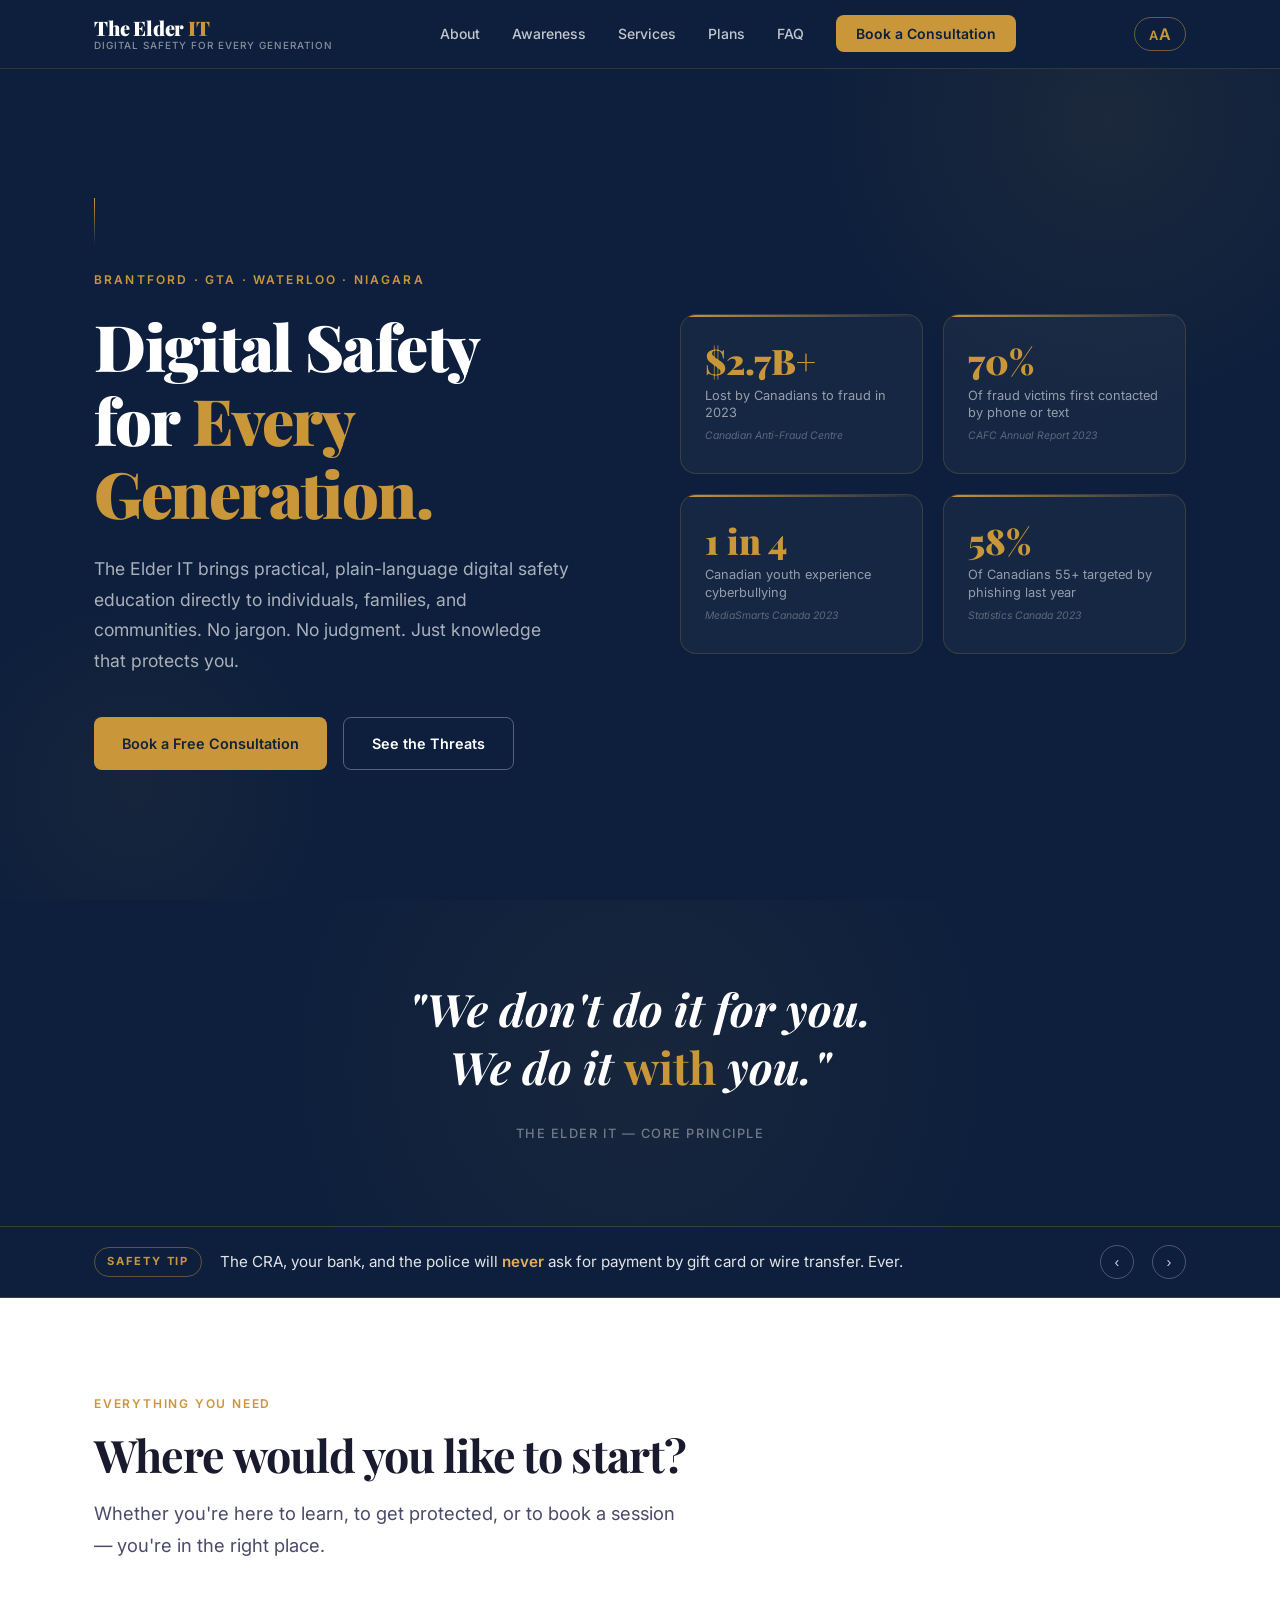
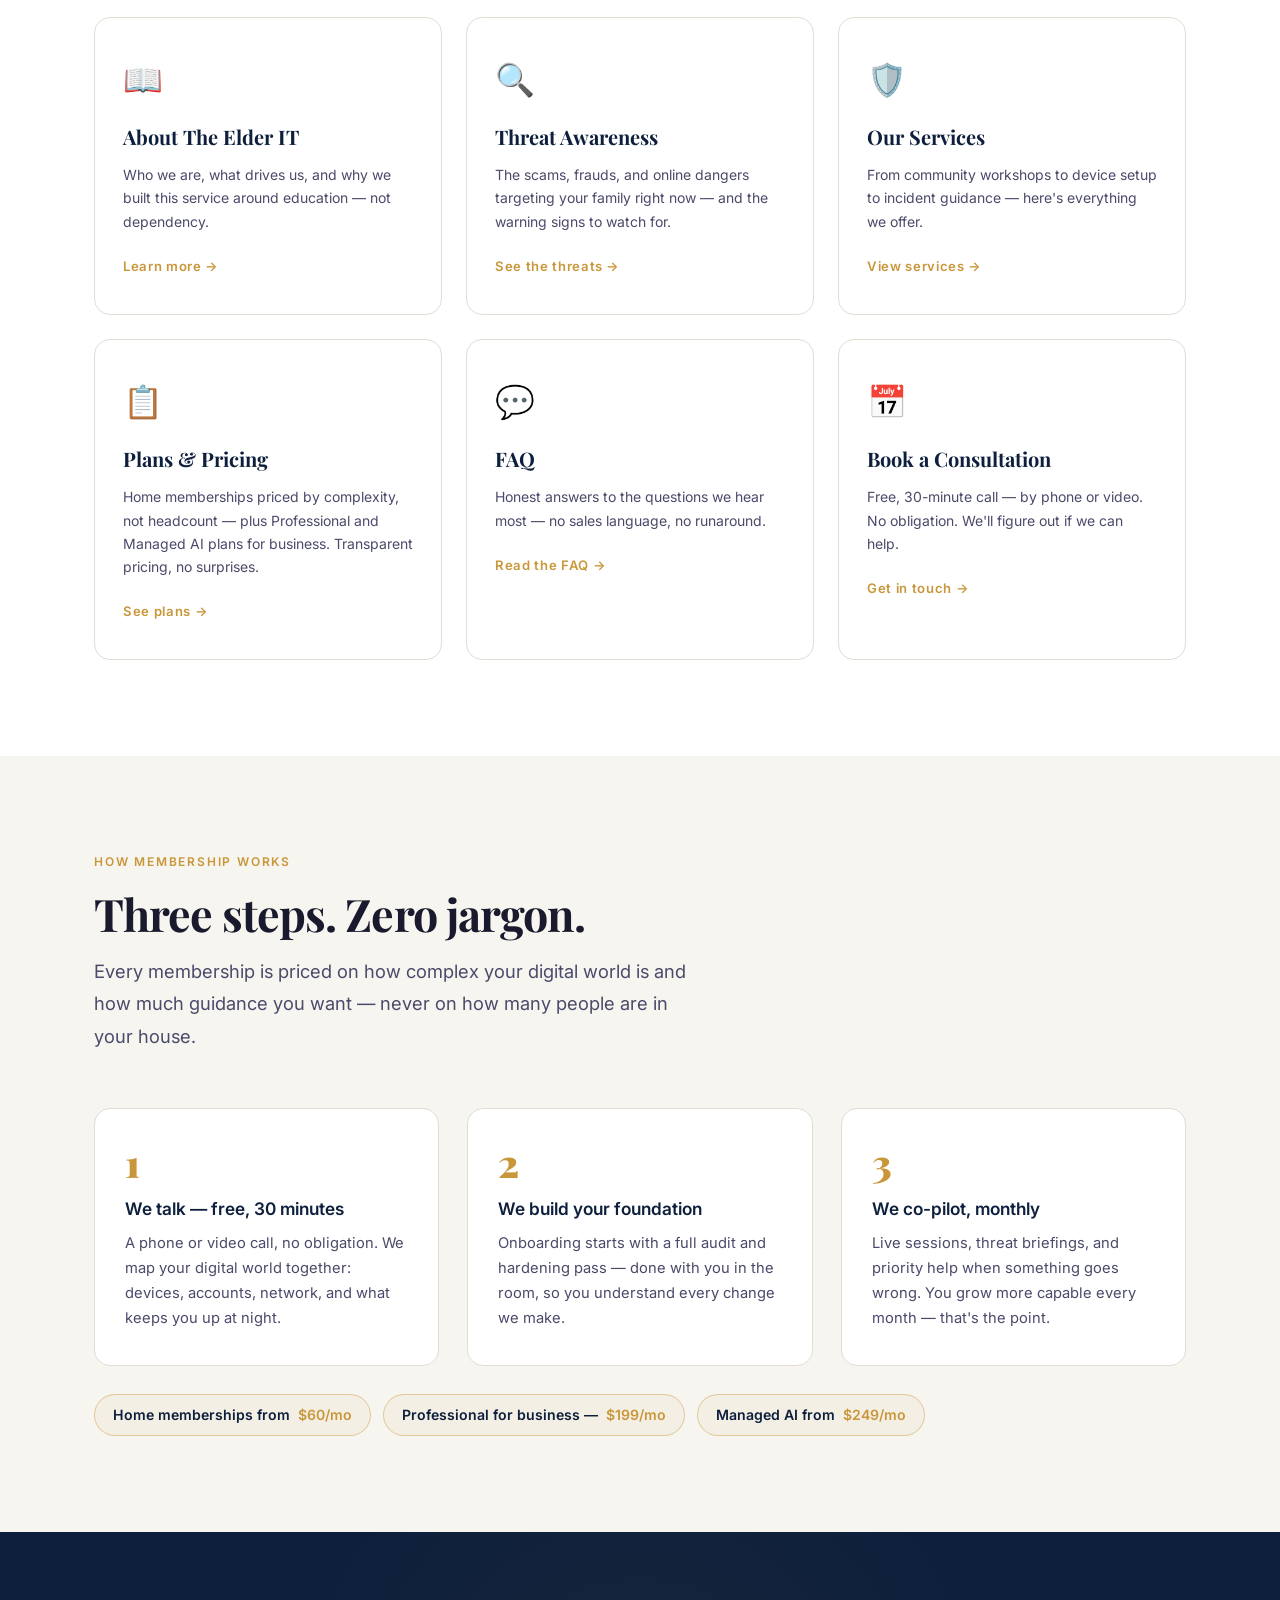
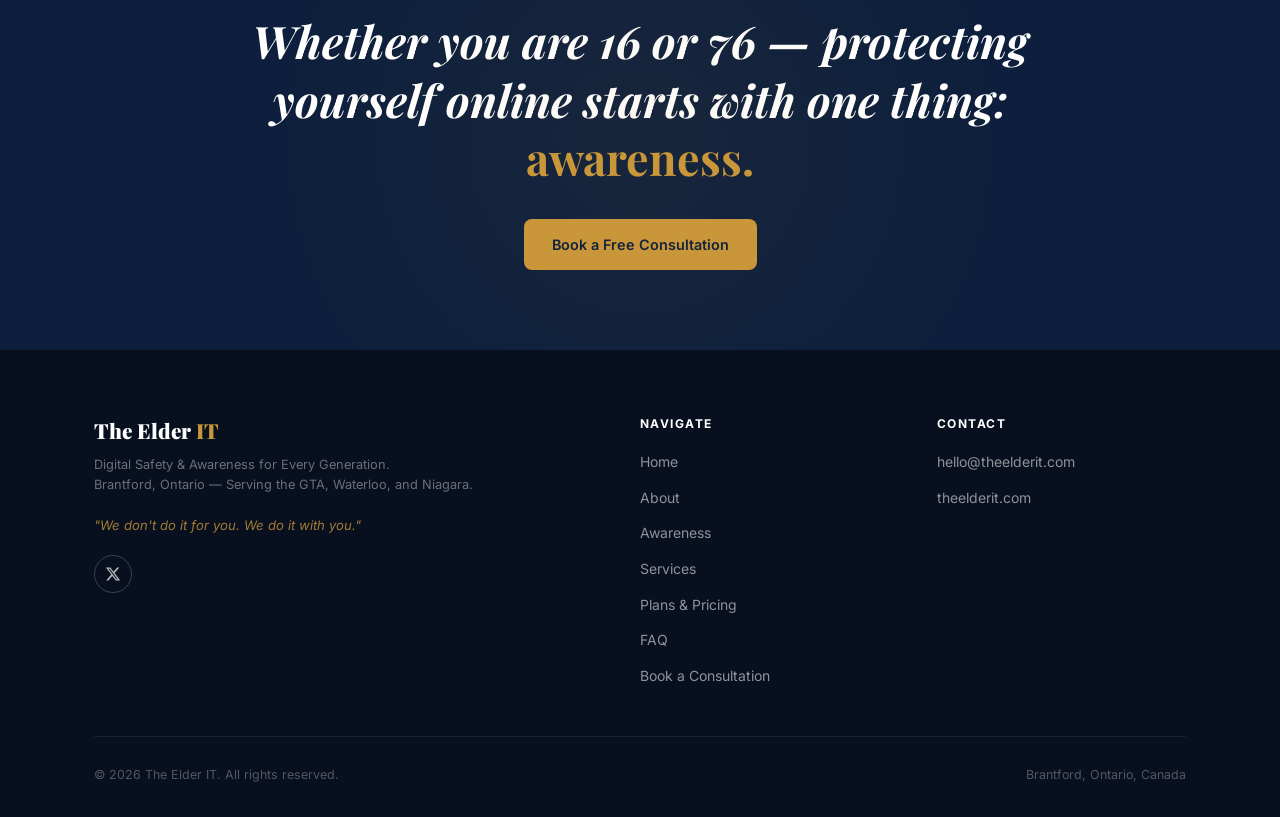
==== commit c7d5cc8f: "Add stylesheet link and enhance statistics display Added a stylesheet link and updated statistics wi" ====
--- a/index.html
+++ b/index.html
@@ -7,6 +7,7 @@
   <meta name="theme-color" content="#0D1F3C" />
   <title>Digital Safety for Every Generation — The Elder IT</title>
   <link rel="icon" type="image/svg+xml" href="data:image/svg+xml,<svg xmlns='http://www.w3.org/2000/svg' viewBox='0 0 32 32'><rect width='32' height='32' fill='%230D1F3C' rx='6'/><text x='16' y='22' text-anchor='middle' font-size='16' fill='%23C9973A' font-family='serif' font-weight='bold'>E</text></svg>" />
+  <link rel="stylesheet" href="assets/elder.css" />
   <style>
 /* ============================================
    THE ELDER IT — Main Stylesheet
@@ -1554,12 +1555,12 @@
     </div>
     <div class="hero__stats" aria-label="Key statistics">
       <div class="hero__stat fade-up">
-        <div class="hero__stat-number">$2.7B+</div>
+        <div class="hero__stat-number" data-countup="2.7" data-decimals="1" data-prefix="$" data-suffix="B+">$2.7B+</div>
         <div class="hero__stat-label">Lost by Canadians to fraud in 2023</div>
         <div class="hero__stat-source">Canadian Anti-Fraud Centre</div>
       </div>
       <div class="hero__stat fade-up">
-        <div class="hero__stat-number">70%</div>
+        <div class="hero__stat-number" data-countup="70" data-suffix="%">70%</div>
         <div class="hero__stat-label">Of fraud victims first contacted by phone or text</div>
         <div class="hero__stat-source">CAFC Annual Report 2023</div>
       </div>
@@ -1569,7 +1570,7 @@
         <div class="hero__stat-source">MediaSmarts Canada 2023</div>
       </div>
       <div class="hero__stat fade-up">
-        <div class="hero__stat-number">58%</div>
+        <div class="hero__stat-number" data-countup="58" data-suffix="%">58%</div>
         <div class="hero__stat-label">Of Canadians 55+ targeted by phishing last year</div>
         <div class="hero__stat-source">Statistics Canada 2023</div>
       </div>
@@ -1583,6 +1584,15 @@
       "We don't do it for you.<br />We do it <em>with</em> you."
     </p>
     <span class="mission-banner__attr">The Elder IT — Core Principle</span>
+  </div>
+</div>
+
+<div class="tip-strip" role="region" aria-label="Rotating digital safety tips">
+  <div class="tip-strip__inner">
+    <span class="tip-strip__label">Safety Tip</span>
+    <p class="tip-strip__text" id="tip-text" aria-live="polite"></p>
+    <button type="button" class="tip-strip__btn" id="tip-prev" aria-label="Previous tip">&#8249;</button>
+    <button type="button" class="tip-strip__btn" id="tip-next" aria-label="Next tip">&#8250;</button>
   </div>
 </div>
 
@@ -1614,7 +1624,7 @@
       <a href="plans.html" class="home-card fade-up">
         <span class="home-card__icon">📋</span>
         <div class="home-card__title">Plans & Pricing</div>
-        <p class="home-card__body">Monthly memberships for individuals and families — plus managed AI services for small businesses. Transparent pricing, no surprises.</p>
+        <p class="home-card__body">Home memberships priced by complexity, not headcount — plus Professional and Managed AI plans for business. Transparent pricing, no surprises.</p>
         <span class="home-card__arrow">See plans →</span>
       </a>
       <a href="faq.html" class="home-card fade-up">
@@ -1633,6 +1643,36 @@
   </div>
 </section>
 
+<section class="section section--alt">
+  <div class="container">
+    <span class="section__eyebrow">How Membership Works</span>
+    <h2 class="section__heading">Three steps. Zero jargon.</h2>
+    <p class="section__subheading">Every membership is priced on how complex your digital world is and how much guidance you want — never on how many people are in your house.</p>
+    <div class="how-grid">
+      <div class="how-step fade-up">
+        <div class="how-step__num">1</div>
+        <div class="how-step__title">We talk — free, 30 minutes</div>
+        <p class="how-step__body">A phone or video call, no obligation. We map your digital world together: devices, accounts, network, and what keeps you up at night.</p>
+      </div>
+      <div class="how-step fade-up">
+        <div class="how-step__num">2</div>
+        <div class="how-step__title">We build your foundation</div>
+        <p class="how-step__body">Onboarding starts with a full audit and hardening pass — done with you in the room, so you understand every change we make.</p>
+      </div>
+      <div class="how-step fade-up">
+        <div class="how-step__num">3</div>
+        <div class="how-step__title">We co-pilot, monthly</div>
+        <p class="how-step__body">Live sessions, threat briefings, and priority help when something goes wrong. You grow more capable every month — that's the point.</p>
+      </div>
+    </div>
+    <div class="teaser-chips fade-up">
+      <a class="teaser-chip" href="plans.html#residential">Home memberships from <span>$60/mo</span></a>
+      <a class="teaser-chip" href="plans.html#professional">Professional for business — <span>$199/mo</span></a>
+      <a class="teaser-chip" href="plans.html#business">Managed AI from <span>$249/mo</span></a>
+    </div>
+  </div>
+</section>
+
 <div class="mission-banner">
   <div class="container">
     <p class="mission-banner__quote">
@@ -1651,6 +1691,10 @@
         <div class="footer__logo-name">The Elder <span>IT</span></div>
         <p class="footer__tagline">Digital Safety & Awareness for Every Generation.<br />Brantford, Ontario — Serving the GTA, Waterloo, and Niagara.</p>
         <p class="footer__differentiator">"We don't do it for you. We do it with you."</p>
+        <div class="footer__social">
+          <a href="https://x.com/theelderit" target="_blank" rel="noopener" aria-label="The Elder IT on X"><svg width="16" height="16" viewBox="0 0 24 24" fill="currentColor" aria-hidden="true"><path d="M18.244 2.25h3.308l-7.227 8.26 8.502 11.24H16.17l-5.214-6.817L4.99 21.75H1.68l7.73-8.835L1.254 2.25H8.08l4.713 6.231zm-1.161 17.52h1.833L7.084 4.126H5.117z"/></svg></a>
+        </div>
+
       </div>
       <div>
         <div class="footer__heading">Navigate</div>
@@ -1837,5 +1881,6 @@
 });
 
 </script>
+<script src="assets/elder.js" defer></script>
 </body>
-</html>+</html>
--- a/assets/elder.css
+++ b/assets/elder.css
@@ -0,0 +1,685 @@
+/* ============================================================
+   THE ELDER IT — Enhancement Layer
+   Shared across all pages. Loads after the base inline styles.
+   Concept: "The Lantern" — gold light guiding through the dark.
+   ============================================================ */
+
+/* ── ACCESSIBILITY FOUNDATIONS ── */
+.skip-link {
+  position: fixed;
+  top: -60px;
+  left: 16px;
+  z-index: 3000;
+  background: var(--navy);
+  color: var(--white);
+  padding: 12px 20px;
+  border-radius: 0 0 8px 8px;
+  font-weight: 600;
+  font-size: 0.9rem;
+  transition: top 0.2s ease;
+}
+.skip-link:focus { top: 0; }
+
+a:focus-visible, button:focus-visible, input:focus-visible,
+select:focus-visible, textarea:focus-visible, [tabindex]:focus-visible {
+  outline: 3px solid var(--gold);
+  outline-offset: 3px;
+  border-radius: 4px;
+}
+
+::selection { background: var(--gold); color: var(--navy); }
+
+/* Custom scrollbar (WebKit + Firefox) */
+html { scrollbar-color: var(--gold) var(--navy); scrollbar-width: thin; }
+::-webkit-scrollbar { width: 11px; }
+::-webkit-scrollbar-track { background: var(--navy); }
+::-webkit-scrollbar-thumb { background: var(--gold); border-radius: 100px; border: 2px solid var(--navy); }
+
+/* Larger-text mode — toggled from the nav "Aa" control */
+html.text-lg { font-size: 118%; }
+html.text-lg .nav__logo-tagline { display: none; }
+
+/* ── READING PROGRESS BAR ── */
+.progress-bar {
+  position: fixed;
+  top: 0; left: 0;
+  height: 3px;
+  width: 100%;
+  transform: scaleX(0);
+  transform-origin: left;
+  background: linear-gradient(90deg, var(--gold), var(--gold-light));
+  z-index: 2500;
+  pointer-events: none;
+}
+
+/* ── TEXT SIZE TOGGLE (injected into nav) ── */
+.nav__textsize {
+  border: 1px solid rgba(201,151,58,0.5);
+  background: transparent;
+  color: var(--gold);
+  border-radius: 100px;
+  padding: 6px 14px;
+  font-family: 'Inter', sans-serif;
+  font-size: 0.8rem;
+  font-weight: 600;
+  cursor: pointer;
+  letter-spacing: 0.02em;
+  transition: background 0.2s, color 0.2s;
+  margin-left: 12px;
+  white-space: nowrap;
+}
+.nav__textsize:hover { background: var(--gold); color: var(--navy); }
+.nav__textsize .big { font-size: 1rem; }
+@media (max-width: 900px) { .nav__textsize { margin-left: auto; margin-right: 12px; } }
+
+/* ── BACK TO TOP — the lantern ── */
+.to-top {
+  position: fixed;
+  right: 22px;
+  bottom: 22px;
+  width: 52px;
+  height: 52px;
+  border-radius: 50%;
+  border: 1px solid rgba(201,151,58,0.55);
+  background: var(--navy);
+  color: var(--gold);
+  font-size: 1.25rem;
+  display: grid;
+  place-items: center;
+  cursor: pointer;
+  opacity: 0;
+  visibility: hidden;
+  transform: translateY(12px);
+  transition: opacity 0.3s, transform 0.3s, visibility 0.3s, box-shadow 0.3s;
+  z-index: 2000;
+  box-shadow: 0 6px 20px rgba(13,31,60,0.35);
+}
+.to-top.visible { opacity: 1; visibility: visible; transform: translateY(0); }
+.to-top:hover { box-shadow: 0 0 0 6px rgba(201,151,58,0.18), 0 6px 24px rgba(13,31,60,0.4); }
+
+/* ── LANTERN GLOW — pointer-tracked card illumination ── */
+.lantern {
+  position: relative;
+  overflow: hidden;
+}
+.lantern::after {
+  content: "";
+  position: absolute;
+  inset: 0;
+  pointer-events: none;
+  opacity: 0;
+  transition: opacity 0.35s ease;
+  background: radial-gradient(220px circle at var(--lx, 50%) var(--ly, 50%),
+              rgba(201,151,58,0.16), transparent 65%);
+}
+.lantern:hover::after { opacity: 1; }
+
+/* ── STAGGERED REVEALS ── */
+.fade-up { transition-delay: var(--stagger, 0ms); }
+
+/* ── ROTATING SAFETY TIP STRIP (home) ── */
+.tip-strip {
+  background: var(--navy);
+  border-top: 1px solid rgba(201,151,58,0.25);
+  border-bottom: 1px solid rgba(201,151,58,0.25);
+  padding: 18px 0;
+}
+.tip-strip__inner {
+  display: flex;
+  align-items: center;
+  gap: 18px;
+  max-width: 1140px;
+  margin: 0 auto;
+  padding: 0 24px;
+}
+.tip-strip__label {
+  flex-shrink: 0;
+  font-size: 0.7rem;
+  font-weight: 700;
+  letter-spacing: 0.16em;
+  text-transform: uppercase;
+  color: var(--gold);
+  border: 1px solid rgba(201,151,58,0.45);
+  border-radius: 100px;
+  padding: 5px 12px;
+}
+.tip-strip__text {
+  color: rgba(255,255,255,0.88);
+  font-size: 0.95rem;
+  line-height: 1.5;
+  min-height: 1.5em;
+  flex: 1;
+}
+.tip-strip__text strong { color: var(--gold-light); font-weight: 600; }
+.tip-strip__btn {
+  flex-shrink: 0;
+  width: 34px; height: 34px;
+  border-radius: 50%;
+  border: 1px solid rgba(255,255,255,0.25);
+  background: transparent;
+  color: rgba(255,255,255,0.8);
+  cursor: pointer;
+  font-size: 0.9rem;
+  transition: border-color 0.2s, color 0.2s;
+}
+.tip-strip__btn:hover { border-color: var(--gold); color: var(--gold); }
+@media (max-width: 640px) { .tip-strip__label { display: none; } }
+
+/* ── HOW MEMBERSHIP WORKS (home) ── */
+.how-grid {
+  display: grid;
+  grid-template-columns: repeat(3, 1fr);
+  gap: 28px;
+}
+.how-step {
+  background: var(--white);
+  border: 1px solid var(--border);
+  border-radius: var(--radius-lg);
+  padding: 34px 30px;
+}
+.how-step__num {
+  font-family: 'Playfair Display', serif;
+  font-size: 2.4rem;
+  font-weight: 900;
+  color: var(--gold);
+  line-height: 1;
+  margin-bottom: 14px;
+}
+.how-step__title { font-weight: 600; color: var(--navy); font-size: 1.08rem; margin-bottom: 8px; }
+.how-step__body { font-size: 0.92rem; line-height: 1.7; }
+@media (max-width: 860px) { .how-grid { grid-template-columns: 1fr; } }
+
+/* Pricing teaser chips (home) */
+.teaser-chips { display: flex; flex-wrap: wrap; gap: 12px; margin-top: 28px; }
+.teaser-chip {
+  display: inline-flex; align-items: center; gap: 8px;
+  border: 1px solid rgba(201,151,58,0.45);
+  border-radius: 100px;
+  padding: 9px 18px;
+  font-size: 0.88rem;
+  font-weight: 600;
+  color: var(--navy);
+  background: rgba(201,151,58,0.06);
+  transition: background 0.2s, transform 0.2s;
+}
+.teaser-chip:hover { background: rgba(201,151,58,0.16); transform: translateY(-2px); }
+.teaser-chip span { color: var(--gold); }
+
+/* ── AUDIENCE SWITCHER (plans) ── */
+.audience-switch {
+  display: inline-flex;
+  border: 1px solid var(--border);
+  border-radius: 100px;
+  padding: 5px;
+  background: var(--white);
+  gap: 4px;
+  margin-bottom: 42px;
+  box-shadow: 0 2px 12px var(--shadow);
+}
+.audience-switch__btn {
+  border: none;
+  background: transparent;
+  border-radius: 100px;
+  padding: 11px 26px;
+  font-family: 'Inter', sans-serif;
+  font-size: 0.92rem;
+  font-weight: 600;
+  color: var(--text-mid);
+  cursor: pointer;
+  transition: background 0.25s, color 0.25s;
+}
+.audience-switch__btn.active { background: var(--navy); color: var(--gold-light); }
+
+/* Value-metric explainer */
+.value-metric {
+  display: grid;
+  grid-template-columns: 1fr 1fr;
+  gap: 20px;
+  margin: 0 0 48px;
+}
+.value-metric__item {
+  border: 1px solid var(--border);
+  border-left: 3px solid var(--gold);
+  border-radius: var(--radius);
+  background: var(--white);
+  padding: 22px 24px;
+}
+.value-metric__label {
+  font-size: 0.72rem; font-weight: 700; letter-spacing: 0.14em;
+  text-transform: uppercase; color: var(--gold); margin-bottom: 8px;
+}
+.value-metric__text { font-size: 0.92rem; color: var(--text-mid); line-height: 1.65; }
+.value-metric__text strong { color: var(--navy); }
+@media (max-width: 720px) { .value-metric { grid-template-columns: 1fr; } }
+
+/* Onboarding-fee expander inside plan cards */
+.fee-details { margin: 14px 0 4px; }
+.fee-details summary {
+  cursor: pointer;
+  font-size: 0.8rem;
+  font-weight: 600;
+  color: var(--gold);
+  list-style: none;
+  display: inline-flex;
+  align-items: center;
+  gap: 6px;
+}
+.fee-details summary::-webkit-details-marker { display: none; }
+.fee-details summary::after { content: "+"; font-weight: 700; }
+.fee-details[open] summary::after { content: "–"; }
+.fee-details p {
+  margin-top: 10px;
+  font-size: 0.82rem;
+  line-height: 1.6;
+  color: var(--text-mid);
+  background: rgba(201,151,58,0.07);
+  border-radius: var(--radius);
+  padding: 12px 14px;
+}
+.plan-card--featured .fee-details p { background: rgba(255,255,255,0.08); color: rgba(255,255,255,0.85); }
+.plan-card--pro .fee-details p { background: rgba(255,255,255,0.08); color: rgba(255,255,255,0.85); }
+
+/* Professional card — color-differentiated business tier in the main layout */
+.plan-card--pro {
+  background: linear-gradient(155deg, var(--navy) 0%, var(--navy-light) 100%);
+  border: 1px solid rgba(201,151,58,0.55);
+}
+.plan-card--pro .plan-card__name,
+.plan-card--pro .plan-card__price { color: var(--gold-light); }
+.plan-card--pro .plan-card__hst { color: rgba(255,255,255,0.65); }
+.plan-card--pro .plan-card__feature { color: rgba(255,255,255,0.85); }
+.plan-card--pro .plan-card__divider { background: rgba(201,151,58,0.35); }
+.plan-card__badge {
+  display: inline-block;
+  font-size: 0.66rem;
+  font-weight: 700;
+  letter-spacing: 0.13em;
+  text-transform: uppercase;
+  color: var(--navy);
+  background: var(--gold);
+  border-radius: 100px;
+  padding: 5px 12px;
+  margin-bottom: 14px;
+}
+.pro-bridge {
+  margin-top: 14px;
+  font-size: 0.8rem;
+  line-height: 1.55;
+  color: rgba(255,255,255,0.75);
+  border-top: 1px dashed rgba(201,151,58,0.4);
+  padding-top: 12px;
+}
+.pro-bridge a { color: var(--gold-light); font-weight: 600; text-decoration: underline; text-underline-offset: 3px; }
+
+/* Residential guardrail note */
+.guardrail-note {
+  margin-top: 26px;
+  font-size: 0.85rem;
+  color: var(--text-mid);
+  text-align: center;
+}
+.guardrail-note a { color: var(--gold); font-weight: 600; }
+
+/* ── TIER FINDER QUIZ (plans) ── */
+.tier-quiz {
+  background: var(--navy);
+  border-radius: var(--radius-lg);
+  padding: 44px 40px;
+  margin: 56px 0 8px;
+  color: var(--white);
+  position: relative;
+  overflow: hidden;
+}
+.tier-quiz::before {
+  content: "";
+  position: absolute;
+  top: -80px; right: -80px;
+  width: 260px; height: 260px;
+  border-radius: 50%;
+  background: radial-gradient(circle, rgba(201,151,58,0.22), transparent 70%);
+  pointer-events: none;
+}
+.tier-quiz__eyebrow {
+  font-size: 0.72rem; font-weight: 700; letter-spacing: 0.15em;
+  text-transform: uppercase; color: var(--gold); display: block; margin-bottom: 10px;
+}
+.tier-quiz__title { font-family: 'Playfair Display', serif; font-size: 1.6rem; font-weight: 700; margin-bottom: 6px; color: var(--white); }
+.tier-quiz__sub { color: rgba(255,255,255,0.65); font-size: 0.92rem; margin-bottom: 26px; }
+.tier-quiz__question { font-weight: 600; font-size: 1.05rem; margin-bottom: 16px; color: var(--gold-light); min-height: 1.4em; }
+.tier-quiz__options { display: flex; flex-wrap: wrap; gap: 12px; }
+.tier-quiz__opt {
+  border: 1px solid rgba(255,255,255,0.3);
+  background: rgba(255,255,255,0.05);
+  color: var(--white);
+  border-radius: 100px;
+  padding: 12px 22px;
+  font-family: 'Inter', sans-serif;
+  font-size: 0.92rem;
+  cursor: pointer;
+  transition: border-color 0.2s, background 0.2s, transform 0.2s;
+}
+.tier-quiz__opt:hover { border-color: var(--gold); background: rgba(201,151,58,0.14); transform: translateY(-2px); }
+.tier-quiz__progress { margin-top: 22px; font-size: 0.78rem; color: rgba(255,255,255,0.45); }
+.tier-quiz__result { display: none; }
+.tier-quiz.done .tier-quiz__live { display: none; }
+.tier-quiz.done .tier-quiz__result { display: block; }
+.tier-quiz__result-name {
+  font-family: 'Playfair Display', serif;
+  font-size: 2rem; font-weight: 900; color: var(--gold-light); margin: 4px 0 10px;
+}
+.tier-quiz__result-body { color: rgba(255,255,255,0.8); font-size: 0.95rem; line-height: 1.7; max-width: 560px; margin-bottom: 22px; }
+.tier-quiz__actions { display: flex; gap: 14px; flex-wrap: wrap; }
+.tier-quiz__restart {
+  background: transparent; border: 1px solid rgba(255,255,255,0.3);
+  color: rgba(255,255,255,0.8); border-radius: 100px; padding: 12px 24px;
+  font-family: 'Inter', sans-serif; font-size: 0.9rem; cursor: pointer;
+}
+.tier-quiz__restart:hover { border-color: var(--gold); color: var(--gold); }
+
+/* ── AUTOMATION CALCULATOR (AI cards) ── */
+.auto-calc {
+  margin: 16px 0 6px;
+  background: rgba(201,151,58,0.07);
+  border: 1px solid rgba(201,151,58,0.25);
+  border-radius: var(--radius);
+  padding: 14px 16px;
+}
+.biz-plan-card--featured .auto-calc { background: rgba(255,255,255,0.07); border-color: rgba(255,255,255,0.2); }
+.auto-calc__label { font-size: 0.75rem; font-weight: 700; letter-spacing: 0.08em; text-transform: uppercase; color: var(--gold); margin-bottom: 10px; }
+.auto-calc__row { display: flex; align-items: center; gap: 14px; }
+.auto-calc__btn {
+  width: 34px; height: 34px; border-radius: 50%;
+  border: 1px solid var(--gold);
+  background: transparent; color: var(--gold);
+  font-size: 1.1rem; font-weight: 700; cursor: pointer; line-height: 1;
+  transition: background 0.2s, color 0.2s;
+}
+.auto-calc__btn:hover:not(:disabled) { background: var(--gold); color: var(--navy); }
+.auto-calc__btn:disabled { opacity: 0.3; cursor: not-allowed; }
+.auto-calc__count { font-family: 'Playfair Display', serif; font-size: 1.5rem; font-weight: 700; min-width: 2ch; text-align: center; }
+.auto-calc__out { margin-top: 10px; font-size: 0.83rem; line-height: 1.55; }
+.auto-calc__out strong { font-weight: 700; }
+
+/* ── SCAM SIMULATION SCROLLY (awareness) ── */
+.scam-sim {
+  background: linear-gradient(180deg, var(--navy) 0%, #0a1830 100%);
+  padding: 96px 0;
+  color: var(--white);
+}
+.scam-sim__grid {
+  display: grid;
+  grid-template-columns: 380px 1fr;
+  gap: 64px;
+  align-items: start;
+  max-width: 1140px;
+  margin: 0 auto;
+  padding: 0 24px;
+}
+.scam-sim__sticky { position: sticky; top: 110px; }
+.phone {
+  width: 100%;
+  max-width: 340px;
+  margin: 0 auto;
+  background: #10192b;
+  border: 1px solid rgba(255,255,255,0.14);
+  border-radius: 34px;
+  padding: 18px 16px 26px;
+  box-shadow: 0 30px 60px rgba(0,0,0,0.5), 0 0 0 6px rgba(255,255,255,0.03);
+}
+.phone__notch { width: 90px; height: 5px; border-radius: 100px; background: rgba(255,255,255,0.2); margin: 0 auto 14px; }
+.phone__header {
+  text-align: center;
+  border-bottom: 1px solid rgba(255,255,255,0.1);
+  padding-bottom: 12px;
+  margin-bottom: 14px;
+}
+.phone__sender { font-weight: 600; font-size: 0.95rem; }
+.phone__number { font-size: 0.72rem; color: rgba(255,255,255,0.45); margin-top: 2px; }
+.phone__thread { display: flex; flex-direction: column; gap: 10px; min-height: 330px; }
+.msg {
+  max-width: 88%;
+  border-radius: 16px;
+  padding: 11px 14px;
+  font-size: 0.84rem;
+  line-height: 1.5;
+  opacity: 0;
+  transform: translateY(14px);
+  transition: opacity 0.5s ease, transform 0.5s ease;
+}
+.msg.show { opacity: 1; transform: translateY(0); }
+.msg--in { background: #1e2c46; border-bottom-left-radius: 4px; align-self: flex-start; }
+.msg--out { background: var(--gold); color: var(--navy); font-weight: 500; border-bottom-right-radius: 4px; align-self: flex-end; }
+.msg--in .fake-link { color: #6ea8ff; text-decoration: underline; word-break: break-all; }
+.msg--alert {
+  align-self: center;
+  background: rgba(201,151,58,0.14);
+  border: 1px solid rgba(201,151,58,0.5);
+  color: var(--gold-light);
+  font-weight: 600;
+  text-align: center;
+  max-width: 100%;
+}
+.scam-sim__steps { display: flex; flex-direction: column; gap: 42vh; padding: 12vh 0 20vh; }
+.scam-step {
+  border-left: 2px solid rgba(201,151,58,0.35);
+  padding-left: 26px;
+  opacity: 0.32;
+  transition: opacity 0.4s ease;
+  max-width: 520px;
+}
+.scam-step.active { opacity: 1; }
+.scam-step__flag {
+  display: inline-block;
+  font-size: 0.68rem; font-weight: 700; letter-spacing: 0.14em;
+  text-transform: uppercase; color: var(--navy);
+  background: var(--gold); border-radius: 100px;
+  padding: 4px 12px; margin-bottom: 12px;
+}
+.scam-step__title { font-family: 'Playfair Display', serif; font-size: 1.35rem; font-weight: 700; margin-bottom: 10px; color: var(--white); }
+.scam-step__body { color: rgba(255,255,255,0.72); font-size: 0.95rem; line-height: 1.75; }
+.scam-sim__intro { text-align: center; max-width: 640px; margin: 0 auto 10px; padding: 0 24px; }
+.scam-sim__intro .section__eyebrow { margin-bottom: 14px; }
+.scam-sim__intro h2 { color: var(--white); margin-bottom: 14px; }
+.scam-sim__intro p { color: rgba(255,255,255,0.68); }
+@media (max-width: 900px) {
+  .scam-sim__grid { grid-template-columns: 1fr; gap: 40px; }
+  .scam-sim__sticky { position: sticky; top: 84px; z-index: 5; }
+  .phone { max-width: 300px; }
+  .phone__thread { min-height: 280px; }
+  .scam-sim__steps { gap: 30vh; }
+}
+
+/* ── SPOT THE RED FLAGS GAME (awareness) ── */
+.flag-game { max-width: 900px; margin: 0 auto; }
+.fake-email {
+  background: var(--white);
+  border: 1px solid var(--border);
+  border-radius: var(--radius-lg);
+  overflow: hidden;
+  box-shadow: 0 14px 40px var(--shadow);
+}
+.fake-email__bar {
+  background: var(--off-white);
+  border-bottom: 1px solid var(--border);
+  padding: 12px 20px;
+  display: flex; gap: 8px;
+}
+.fake-email__dot { width: 11px; height: 11px; border-radius: 50%; background: var(--border); }
+.fake-email__head { padding: 20px 26px 14px; border-bottom: 1px solid var(--border); }
+.fake-email__row { font-size: 0.88rem; margin-bottom: 6px; color: var(--text-mid); }
+.fake-email__row strong { color: var(--text-dark); font-weight: 600; }
+.fake-email__body { padding: 24px 26px 30px; font-size: 0.94rem; line-height: 1.8; color: var(--text-dark); }
+.fake-email__body p { margin-bottom: 14px; color: var(--text-dark); }
+.flag-spot {
+  background: none; border: none; padding: 0 2px;
+  font: inherit; color: inherit; cursor: pointer;
+  border-bottom: 2px dotted transparent;
+  border-radius: 3px;
+  transition: background 0.2s;
+}
+.flag-spot:hover { background: rgba(201,151,58,0.14); border-bottom-color: var(--gold); }
+.flag-spot.found {
+  background: rgba(201,151,58,0.22);
+  border-bottom: 2px solid var(--gold);
+  font-weight: 600;
+  cursor: default;
+}
+.flag-game__hud {
+  display: flex; align-items: center; justify-content: space-between;
+  gap: 16px; margin: 22px 0 14px; flex-wrap: wrap;
+}
+.flag-game__score { font-family: 'Playfair Display', serif; font-size: 1.25rem; font-weight: 700; color: var(--navy); }
+.flag-game__score span { color: var(--gold); }
+.flag-game__reset {
+  border: 1px solid var(--border); background: var(--white);
+  border-radius: 100px; padding: 10px 22px;
+  font-family: 'Inter', sans-serif; font-size: 0.85rem; font-weight: 600;
+  color: var(--text-mid); cursor: pointer; transition: border-color 0.2s, color 0.2s;
+}
+.flag-game__reset:hover { border-color: var(--gold); color: var(--gold); }
+.flag-game__found { display: flex; flex-direction: column; gap: 10px; }
+.flag-game__item {
+  display: flex; gap: 12px; align-items: flex-start;
+  background: var(--white); border: 1px solid var(--border);
+  border-left: 3px solid var(--gold);
+  border-radius: var(--radius); padding: 14px 16px;
+  font-size: 0.88rem; line-height: 1.6; color: var(--text-mid);
+  animation: flagIn 0.4s ease;
+}
+.flag-game__item strong { color: var(--navy); }
+@keyframes flagIn { from { opacity: 0; transform: translateY(8px); } to { opacity: 1; transform: none; } }
+.flag-game__win {
+  display: none;
+  margin-top: 18px;
+  background: var(--navy); color: var(--gold-light);
+  border-radius: var(--radius-lg); padding: 22px 26px;
+  font-weight: 600; text-align: center; line-height: 1.6;
+}
+.flag-game.complete .flag-game__win { display: block; animation: flagIn 0.5s ease; }
+
+/* ── ONCE vs ONGOING STRIP (services) ── */
+.once-vs {
+  display: grid; grid-template-columns: 1fr 1fr; gap: 24px;
+  max-width: 980px; margin: 0 auto;
+}
+.once-vs__col {
+  border: 1px solid var(--border);
+  border-radius: var(--radius-lg);
+  padding: 32px 30px;
+  background: var(--white);
+}
+.once-vs__col--member { background: var(--navy); border-color: rgba(201,151,58,0.45); }
+.once-vs__tag {
+  display: inline-block; font-size: 0.68rem; font-weight: 700;
+  letter-spacing: 0.14em; text-transform: uppercase;
+  color: var(--gold); border: 1px solid rgba(201,151,58,0.5);
+  border-radius: 100px; padding: 4px 12px; margin-bottom: 14px;
+}
+.once-vs__title { font-family: 'Playfair Display', serif; font-size: 1.3rem; font-weight: 700; color: var(--navy); margin-bottom: 10px; }
+.once-vs__col--member .once-vs__title { color: var(--white); }
+.once-vs__body { font-size: 0.92rem; line-height: 1.75; }
+.once-vs__col--member .once-vs__body { color: rgba(255,255,255,0.75); }
+@media (max-width: 800px) { .once-vs { grid-template-columns: 1fr; } }
+
+.service-card__book {
+  display: inline-flex; align-items: center; gap: 6px;
+  margin-top: 14px; font-size: 0.82rem; font-weight: 600; color: var(--gold);
+}
+.service-card__book:hover { text-decoration: underline; text-underline-offset: 3px; }
+
+/* ── FAQ SEARCH ── */
+.faq-search { position: relative; max-width: 560px; margin: 0 0 36px; }
+.faq-search input {
+  width: 100%;
+  border: 1px solid var(--border);
+  border-radius: 100px;
+  padding: 15px 22px 15px 50px;
+  font-family: 'Inter', sans-serif;
+  font-size: 0.95rem;
+  color: var(--text-dark);
+  background: var(--white);
+  transition: border-color 0.2s, box-shadow 0.2s;
+}
+.faq-search input:focus { outline: none; border-color: var(--gold); box-shadow: 0 0 0 4px rgba(201,151,58,0.14); }
+.faq-search svg { position: absolute; left: 20px; top: 50%; transform: translateY(-50%); color: var(--text-light); }
+.faq-noresults {
+  display: none;
+  border: 1px dashed var(--border);
+  border-radius: var(--radius-lg);
+  padding: 30px; text-align: center;
+  color: var(--text-mid); font-size: 0.95rem;
+}
+.faq-noresults a { color: var(--gold); font-weight: 600; }
+
+/* ── CONTACT TOPIC CHIPS ── */
+.topic-chips { display: flex; flex-wrap: wrap; gap: 10px; margin-bottom: 28px; }
+.topic-chip {
+  border: 1px solid var(--border);
+  background: var(--white);
+  border-radius: 100px;
+  padding: 10px 18px;
+  font-family: 'Inter', sans-serif;
+  font-size: 0.85rem;
+  font-weight: 600;
+  color: var(--text-mid);
+  cursor: pointer;
+  transition: border-color 0.2s, color 0.2s, background 0.2s;
+}
+.topic-chip:hover { border-color: var(--gold); color: var(--gold); }
+.topic-chip.active { background: var(--navy); border-color: var(--navy); color: var(--gold-light); }
+
+/* ── ENGAGEMENT TIMELINE (about) ── */
+.journey { max-width: 760px; margin: 0 auto; position: relative; }
+.journey::before {
+  content: "";
+  position: absolute; left: 25px; top: 8px; bottom: 8px;
+  width: 2px;
+  background: linear-gradient(180deg, var(--gold), rgba(201,151,58,0.15));
+}
+.journey__step { display: flex; gap: 28px; padding: 22px 0; position: relative; }
+.journey__dot {
+  flex-shrink: 0;
+  width: 52px; height: 52px; border-radius: 50%;
+  background: var(--navy); color: var(--gold);
+  display: grid; place-items: center;
+  font-family: 'Playfair Display', serif; font-weight: 700; font-size: 1.1rem;
+  border: 1px solid rgba(201,151,58,0.5);
+  z-index: 1;
+}
+.journey__title { font-weight: 600; color: var(--navy); font-size: 1.05rem; margin-bottom: 6px; }
+.journey__body { font-size: 0.92rem; line-height: 1.7; color: var(--text-mid); }
+
+/* ── COMPARISON TABLE (plans, consumer) ── */
+.compare-wrap { overflow-x: auto; margin-top: 52px; border: 1px solid var(--border); border-radius: var(--radius-lg); }
+.compare { width: 100%; border-collapse: collapse; min-width: 660px; background: var(--white); }
+.compare th, .compare td { padding: 15px 18px; text-align: left; font-size: 0.88rem; border-bottom: 1px solid var(--border); }
+.compare thead th {
+  background: var(--navy); color: var(--gold-light);
+  font-family: 'Playfair Display', serif; font-size: 1rem;
+  position: sticky; top: 0;
+}
+.compare thead th:first-child { color: rgba(255,255,255,0.6); font-family: 'Inter', sans-serif; font-size: 0.75rem; text-transform: uppercase; letter-spacing: 0.1em; }
+.compare tbody tr:last-child td { border-bottom: none; }
+.compare tbody td:first-child { font-weight: 600; color: var(--navy); }
+.compare .yes { color: var(--gold); font-weight: 700; }
+.compare .no { color: var(--text-light); }
+
+/* ── FOOTER POLISH ── */
+.footer__social { display: flex; gap: 12px; margin-top: 18px; }
+.footer__social a {
+  width: 38px; height: 38px; border-radius: 50%;
+  border: 1px solid rgba(255,255,255,0.2);
+  display: grid; place-items: center;
+  color: rgba(255,255,255,0.7);
+  transition: border-color 0.2s, color 0.2s;
+}
+.footer__social a:hover { border-color: var(--gold); color: var(--gold); }
+
+/* ── REDUCED MOTION ── */
+@media (prefers-reduced-motion: reduce) {
+  *, *::before, *::after { animation-duration: 0.01ms !important; transition-duration: 0.01ms !important; }
+  html { scroll-behavior: auto; }
+  .msg { opacity: 1; transform: none; }
+  .scam-step { opacity: 1; }
+  .fade-up { opacity: 1 !important; transform: none !important; }
+}
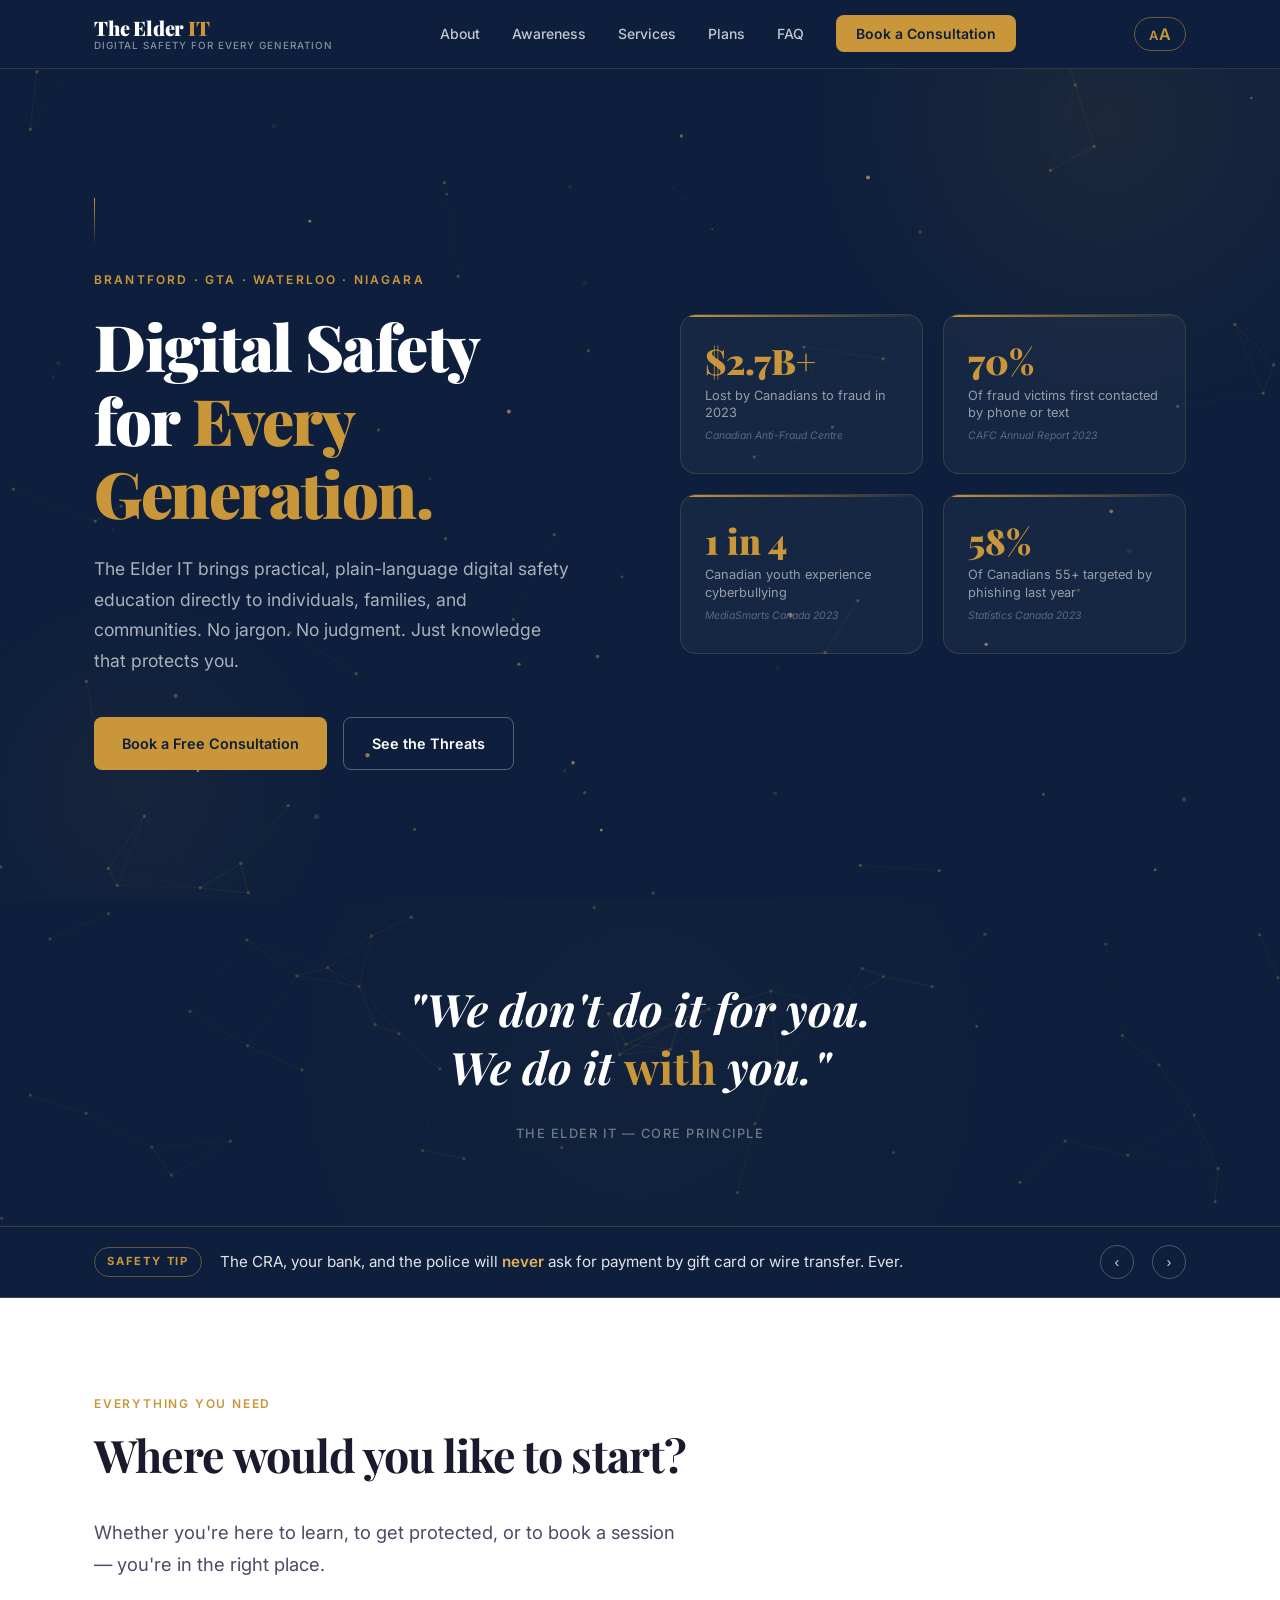
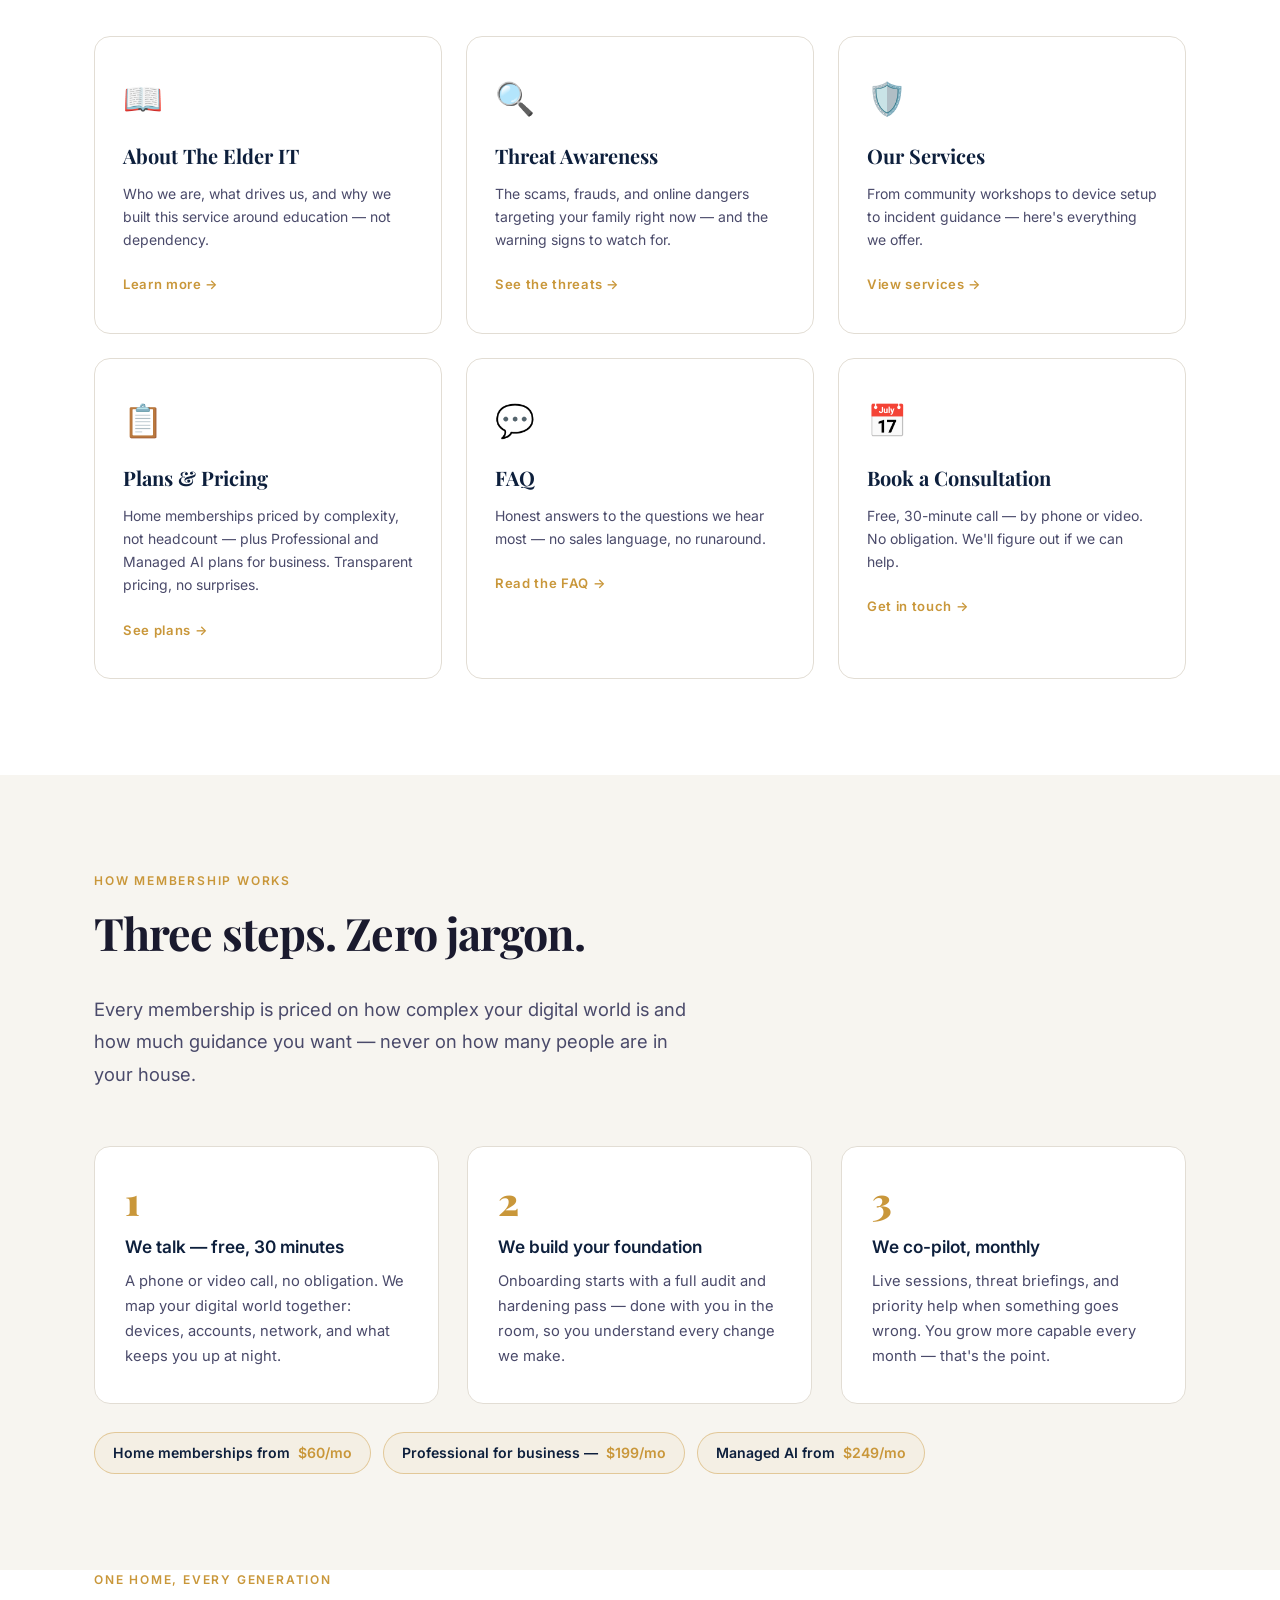
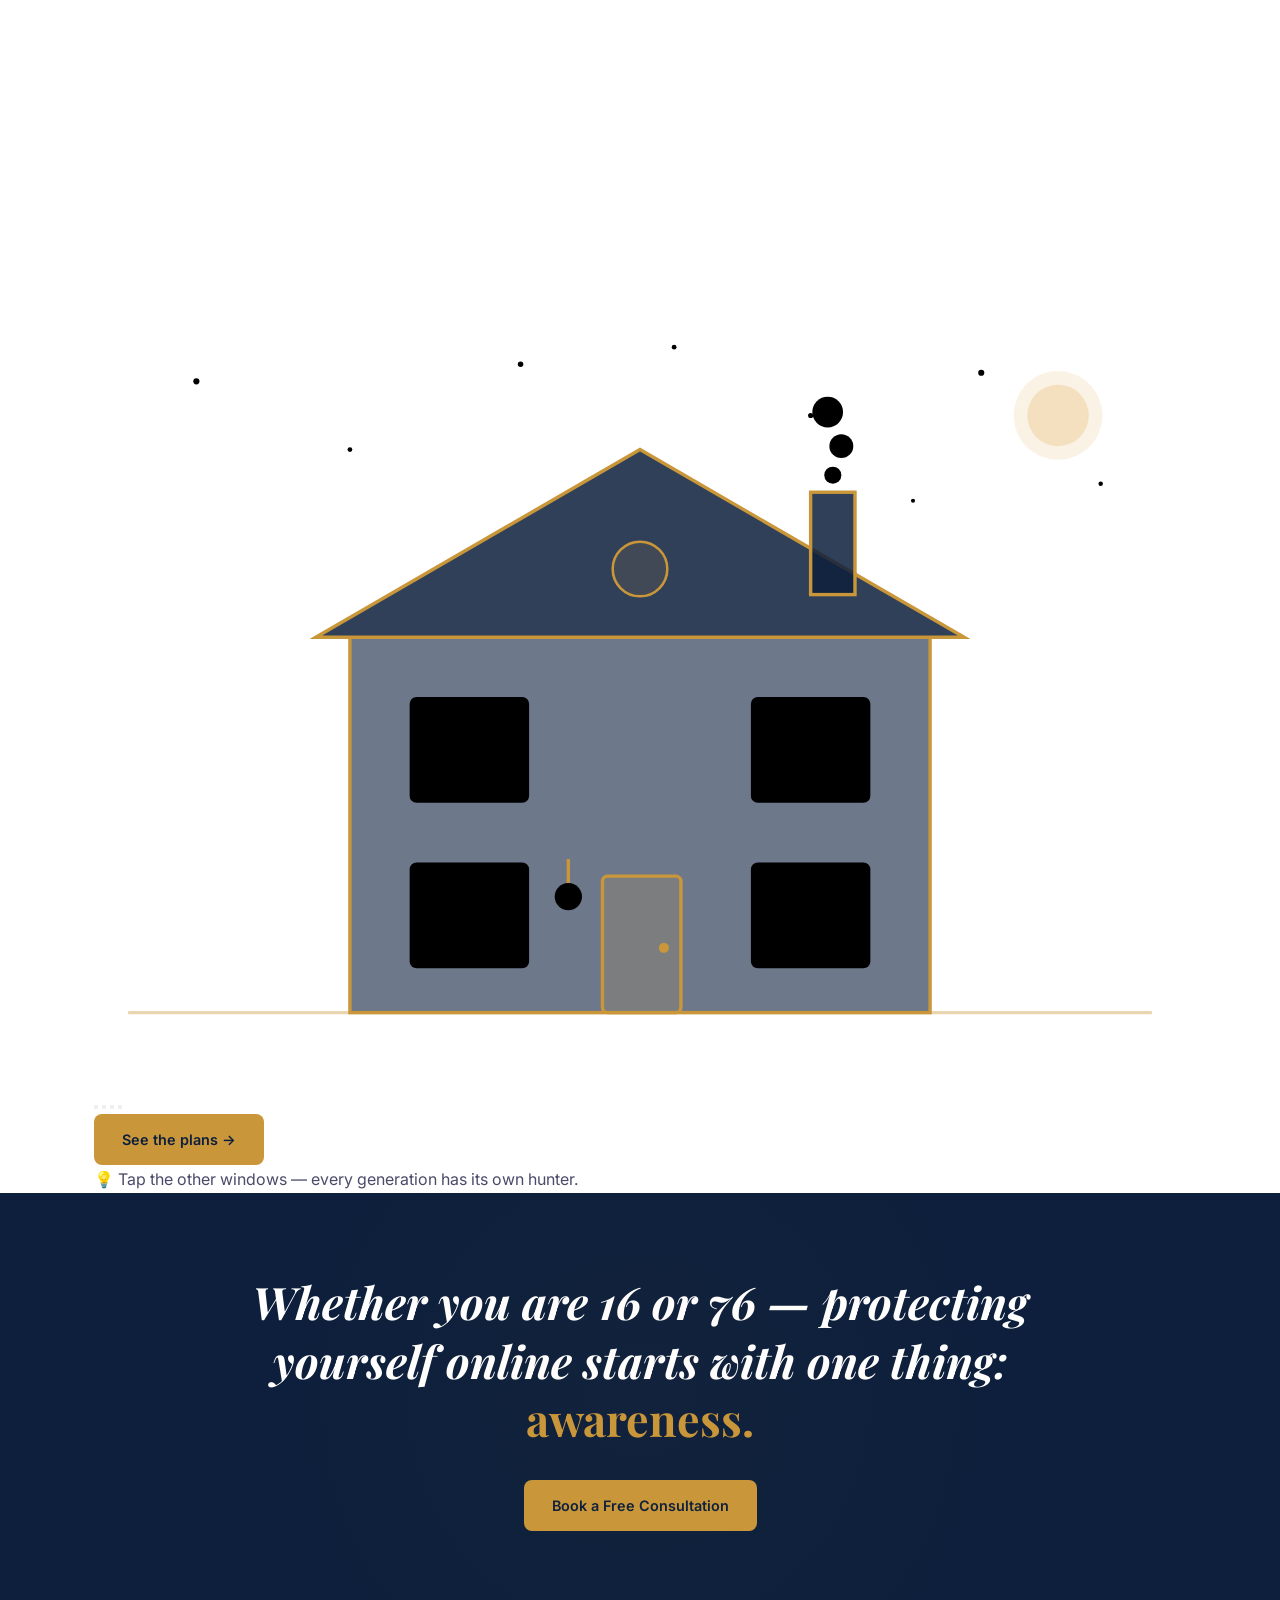
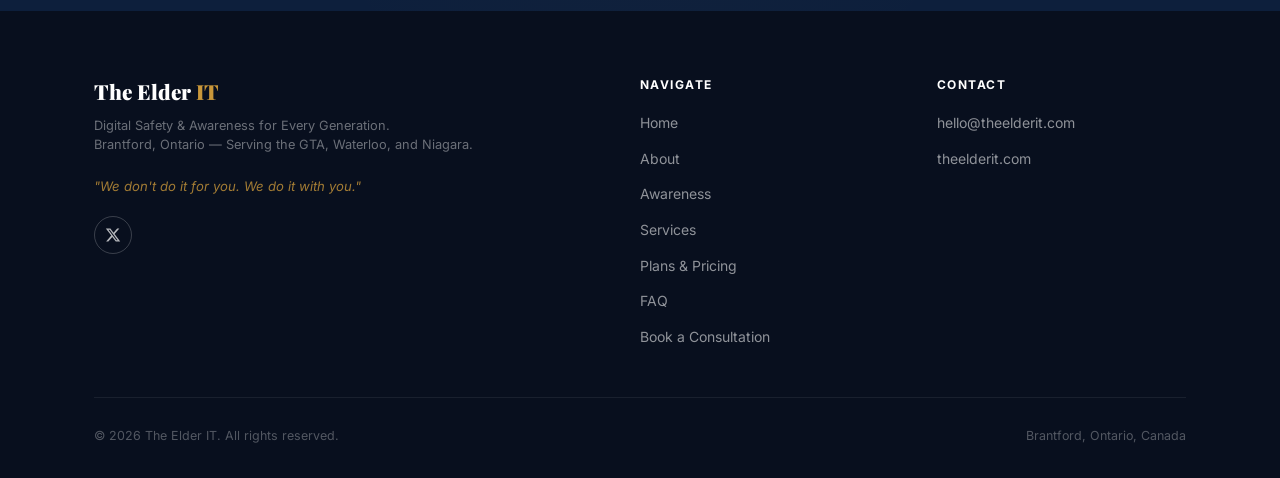
==== commit 73dae533: "Add guarded-house section with interactive windows Added a new section for 'guarded-house' with inte" ====
--- a/index.html
+++ b/index.html
@@ -7,7 +7,6 @@
   <meta name="theme-color" content="#0D1F3C" />
   <title>Digital Safety for Every Generation — The Elder IT</title>
   <link rel="icon" type="image/svg+xml" href="data:image/svg+xml,<svg xmlns='http://www.w3.org/2000/svg' viewBox='0 0 32 32'><rect width='32' height='32' fill='%230D1F3C' rx='6'/><text x='16' y='22' text-anchor='middle' font-size='16' fill='%23C9973A' font-family='serif' font-weight='bold'>E</text></svg>" />
-  <link rel="stylesheet" href="assets/elder.css" />
   <style>
 /* ============================================
    THE ELDER IT — Main Stylesheet
@@ -1514,6 +1513,7 @@
   }
 }
 </style>
+  <link rel="stylesheet" href="assets/elder.css" />
 </head>
 <body>
 <nav class="nav" role="navigation" aria-label="Main navigation">
@@ -1673,6 +1673,69 @@
   </div>
 </section>
 
+<section class="house-section" id="guarded-house">
+  <div class="container">
+    <span class="section__eyebrow">One Home, Every Generation</span>
+    <h2 class="section__heading" style="color:white;">Four windows. Four lives.<br />One lantern over the door.</h2>
+    <p class="section__subheading" style="color:rgba(255,255,255,0.65);">Every lit window is a person — and a threat aimed straight at them. Tap a window to see who's inside, what's hunting them, and how we stand guard.</p>
+
+    <div class="house">
+      <div class="house__scene" aria-hidden="false">
+        <svg class="house__svg" viewBox="0 0 640 460" preserveAspectRatio="xMidYMid meet" aria-hidden="true">
+          <!-- stars -->
+          <circle class="star s1" cx="60" cy="50" r="1.8" /><circle class="star s2" cx="150" cy="90" r="1.4" />
+          <circle class="star s3" cx="250" cy="40" r="1.6" /><circle class="star s4" cx="420" cy="70" r="1.5" />
+          <circle class="star s5" cx="520" cy="45" r="1.8" /><circle class="star s2" cx="590" cy="110" r="1.3" />
+          <circle class="star s3" cx="340" cy="30" r="1.4" /><circle class="star s1" cx="480" cy="120" r="1.2" />
+          <!-- moon -->
+          <circle cx="565" cy="70" r="26" fill="rgba(224,176,90,0.16)" />
+          <circle cx="565" cy="70" r="18" fill="rgba(224,176,90,0.28)" />
+          <!-- ground -->
+          <line x1="20" y1="420" x2="620" y2="420" stroke="rgba(201,151,58,0.4)" stroke-width="2" />
+          <!-- house body -->
+          <rect x="150" y="200" width="340" height="220" fill="rgba(13,31,60,0.6)" stroke="#C9973A" stroke-width="2" />
+          <!-- roof -->
+          <polygon points="130,200 320,90 510,200" fill="rgba(13,31,60,0.85)" stroke="#C9973A" stroke-width="2" />
+          <!-- chimney + smoke -->
+          <rect x="420" y="115" width="26" height="60" fill="rgba(13,31,60,0.85)" stroke="#C9973A" stroke-width="2" />
+          <circle class="smoke k1" cx="433" cy="105" r="5" /><circle class="smoke k2" cx="438" cy="88" r="7" /><circle class="smoke k3" cx="430" cy="68" r="9" />
+          <!-- door + lantern -->
+          <rect x="298" y="340" width="46" height="80" rx="3" fill="rgba(201,151,58,0.15)" stroke="#C9973A" stroke-width="2" />
+          <circle cx="334" cy="382" r="3" fill="#C9973A" />
+          <line x1="278" y1="330" x2="278" y2="344" stroke="#C9973A" stroke-width="2" />
+          <circle class="lantern-glow" cx="278" cy="352" r="8" />
+          <!-- windows (art only — buttons overlay) -->
+          <rect class="win" id="win-art-1" x="185" y="235" width="70" height="62" rx="4" />
+          <rect class="win" id="win-art-2" x="385" y="235" width="70" height="62" rx="4" />
+          <rect class="win" id="win-art-3" x="185" y="332" width="70" height="62" rx="4" />
+          <rect class="win" id="win-art-4" x="385" y="332" width="70" height="62" rx="4" />
+          <line x1="220" y1="235" x2="220" y2="297" class="win-bar" /><line x1="185" y1="266" x2="255" y2="266" class="win-bar" />
+          <line x1="420" y1="235" x2="420" y2="297" class="win-bar" /><line x1="385" y1="266" x2="455" y2="266" class="win-bar" />
+          <line x1="220" y1="332" x2="220" y2="394" class="win-bar" /><line x1="185" y1="363" x2="255" y2="363" class="win-bar" />
+          <line x1="420" y1="332" x2="420" y2="394" class="win-bar" /><line x1="385" y1="363" x2="455" y2="363" class="win-bar" />
+          <!-- attic window -->
+          <circle cx="320" cy="160" r="16" fill="rgba(201,151,58,0.1)" stroke="#C9973A" stroke-width="1.5" />
+        </svg>
+        <button class="house__hotspot" style="left:29%; top:51%;" data-story="0" aria-label="Window one: Nana, 74"></button>
+        <button class="house__hotspot" style="left:60%; top:51%;" data-story="1" aria-label="Window two: Maya, 13"></button>
+        <button class="house__hotspot" style="left:29%; top:72%;" data-story="2" aria-label="Window three: Mom and Dad"></button>
+        <button class="house__hotspot" style="left:60%; top:72%;" data-story="3" aria-label="Window four: the home office"></button>
+      </div>
+
+      <div class="house__story" aria-live="polite">
+        <div class="house__story-card">
+          <span class="house__story-tag"></span>
+          <h3 class="house__story-who"></h3>
+          <p class="house__story-threat"></p>
+          <p class="house__story-guard"></p>
+          <a class="house__story-link btn btn--primary" href="plans.html">See the plans →</a>
+        </div>
+        <p class="house__hint">💡 Tap the other windows — every generation has its own hunter.</p>
+      </div>
+    </div>
+  </div>
+</section>
+
 <div class="mission-banner">
   <div class="container">
     <p class="mission-banner__quote">
--- a/assets/elder.css
+++ b/assets/elder.css
@@ -477,16 +477,17 @@
 }
 .scam-step__title { font-family: 'Playfair Display', serif; font-size: 1.35rem; font-weight: 700; margin-bottom: 10px; color: var(--white); }
 .scam-step__body { color: rgba(255,255,255,0.72); font-size: 0.95rem; line-height: 1.75; }
-.scam-sim__intro { text-align: center; max-width: 640px; margin: 0 auto 10px; padding: 0 24px; }
+.scam-sim__intro { text-align: center; max-width: 680px; margin: 0 auto 10px; padding: 0 24px; }
 .scam-sim__intro .section__eyebrow { margin-bottom: 14px; }
 .scam-sim__intro h2 { color: var(--white); margin-bottom: 14px; }
 .scam-sim__intro p { color: rgba(255,255,255,0.68); }
 @media (max-width: 900px) {
-  .scam-sim__grid { grid-template-columns: 1fr; gap: 40px; }
-  .scam-sim__sticky { position: sticky; top: 84px; z-index: 5; }
+  .scam-sim__grid { grid-template-columns: 1fr; gap: 36px; }
+  .scam-sim__sticky { position: static; }
   .phone { max-width: 300px; }
   .phone__thread { min-height: 280px; }
-  .scam-sim__steps { gap: 30vh; }
+  .scam-sim__steps { gap: 26px; padding: 8px 0 0; }
+  .scam-step { opacity: 1; }
 }
 
 /* ── SPOT THE RED FLAGS GAME (awareness) ── */
@@ -683,3 +684,1239 @@
   .scam-step { opacity: 1; }
   .fade-up { opacity: 1 !important; transform: none !important; }
 }
+
+/* ============================================================
+   ENHANCEMENT WAVE 2
+   ============================================================ */
+
+/* ── E1. THREAT CARD FLIPS (awareness) ── */
+.threat-card--flip {
+  background: none;
+  border: none;
+  padding: 0;
+  perspective: 1100px;
+  cursor: pointer;
+}
+.threat-card--flip:hover { border-color: transparent; }
+.threat-card__inner {
+  position: relative;
+  min-height: 235px;
+  transform-style: preserve-3d;
+  transition: transform 0.6s cubic-bezier(0.4, 0.2, 0.2, 1);
+}
+.threat-card--flip.flipped .threat-card__inner { transform: rotateY(180deg); }
+.threat-card__front, .threat-card__back {
+  position: absolute;
+  inset: 0;
+  backface-visibility: hidden;
+  -webkit-backface-visibility: hidden;
+  border-radius: var(--radius-lg);
+  padding: 28px 24px;
+  overflow: hidden;
+}
+.threat-card__front {
+  background: rgba(255,255,255,0.04);
+  border: 1px solid rgba(255,255,255,0.08);
+  transition: border-color 0.2s;
+}
+.threat-card--flip:hover .threat-card__front { border-color: rgba(201,151,58,0.4); }
+.threat-card__back {
+  background: linear-gradient(155deg, rgba(201,151,58,0.16), rgba(201,151,58,0.05));
+  border: 1px solid rgba(201,151,58,0.5);
+  transform: rotateY(180deg);
+  display: flex;
+  flex-direction: column;
+  gap: 10px;
+}
+.threat-card__backlabel {
+  font-size: 0.66rem; font-weight: 700; letter-spacing: 0.14em;
+  text-transform: uppercase; color: var(--gold);
+}
+.threat-card__back p { color: rgba(255,255,255,0.88); font-size: 0.86rem; line-height: 1.65; }
+.threat-card__hint { margin-top: auto; font-size: 0.68rem; color: rgba(255,255,255,0.4); }
+.threat-card__fliphint {
+  display: inline-block; margin-top: 12px;
+  font-size: 0.7rem; font-weight: 600; color: rgba(201,151,58,0.75);
+}
+@media (prefers-reduced-motion: reduce) {
+  .threat-card__inner { transition: none; }
+  .threat-card--flip.flipped .threat-card__inner { transform: none; }
+  .threat-card--flip.flipped .threat-card__front { visibility: hidden; }
+  .threat-card--flip:not(.flipped) .threat-card__back { visibility: hidden; }
+}
+
+/* ── E2. LIVE FRAUD-LOSS TICKER (awareness) ── */
+.loss-ticker {
+  background: var(--navy);
+  border-bottom: 1px solid rgba(201,151,58,0.25);
+  padding: 26px 0;
+  text-align: center;
+}
+.loss-ticker__label {
+  font-size: 0.72rem; font-weight: 700; letter-spacing: 0.15em;
+  text-transform: uppercase; color: rgba(255,255,255,0.5); display: block; margin-bottom: 8px;
+}
+.loss-ticker__amount {
+  font-family: 'Playfair Display', serif;
+  font-size: clamp(2rem, 5vw, 3.2rem);
+  font-weight: 900;
+  color: var(--gold-light);
+  font-variant-numeric: tabular-nums;
+  line-height: 1.1;
+}
+.loss-ticker__note { font-size: 0.8rem; color: rgba(255,255,255,0.45); margin-top: 8px; }
+
+/* ── E3. PASSWORD EXPERIMENT (awareness) ── */
+.pw-lab { max-width: 700px; margin: 0 auto; }
+.pw-lab__input {
+  width: 100%;
+  border: 1px solid var(--border);
+  border-radius: var(--radius);
+  padding: 17px 20px;
+  font-family: 'Inter', sans-serif;
+  font-size: 1.05rem;
+  letter-spacing: 0.04em;
+  color: var(--text-dark);
+  background: var(--white);
+}
+.pw-lab__input:focus { outline: none; border-color: var(--gold); box-shadow: 0 0 0 4px rgba(201,151,58,0.14); }
+.pw-lab__meter {
+  height: 10px; border-radius: 100px;
+  background: var(--off-white);
+  border: 1px solid var(--border);
+  margin: 18px 0 14px;
+  overflow: hidden;
+}
+.pw-lab__fill {
+  height: 100%; width: 0%;
+  border-radius: 100px;
+  background: linear-gradient(90deg, var(--gold), var(--gold-light));
+  transition: width 0.4s ease;
+}
+.pw-lab__verdict { display: flex; justify-content: space-between; gap: 16px; flex-wrap: wrap; align-items: baseline; }
+.pw-lab__word { font-family: 'Playfair Display', serif; font-size: 1.35rem; font-weight: 700; color: var(--navy); }
+.pw-lab__time { font-size: 0.92rem; color: var(--text-mid); }
+.pw-lab__time strong { color: var(--navy); }
+.pw-lab__tip {
+  margin-top: 16px;
+  background: rgba(201,151,58,0.08);
+  border-left: 3px solid var(--gold);
+  border-radius: var(--radius);
+  padding: 14px 16px;
+  font-size: 0.88rem;
+  line-height: 1.65;
+  color: var(--text-mid);
+}
+.pw-lab__warn { font-size: 0.8rem; color: var(--text-light); margin-top: 10px; }
+
+/* ── E4. SCAM OR LEGIT QUIZ (awareness) ── */
+.sol-quiz {
+  max-width: 700px; margin: 0 auto;
+  background: var(--navy);
+  border-radius: var(--radius-lg);
+  padding: 40px 38px;
+  color: var(--white);
+}
+.sol-quiz__scenario {
+  background: rgba(255,255,255,0.05);
+  border: 1px solid rgba(255,255,255,0.12);
+  border-radius: var(--radius);
+  padding: 20px 22px;
+  font-size: 0.97rem;
+  line-height: 1.7;
+  color: rgba(255,255,255,0.9);
+  min-height: 96px;
+  margin-bottom: 20px;
+}
+.sol-quiz__btns { display: flex; gap: 14px; flex-wrap: wrap; }
+.sol-quiz__btn {
+  flex: 1; min-width: 140px;
+  border-radius: 100px;
+  padding: 14px 26px;
+  font-family: 'Inter', sans-serif;
+  font-size: 0.95rem; font-weight: 600;
+  cursor: pointer;
+  transition: transform 0.15s, box-shadow 0.15s;
+}
+.sol-quiz__btn:hover { transform: translateY(-2px); }
+.sol-quiz__btn--scam { border: 1px solid var(--gold); background: var(--gold); color: var(--navy); }
+.sol-quiz__btn--legit { border: 1px solid rgba(255,255,255,0.35); background: transparent; color: var(--white); }
+.sol-quiz__feedback {
+  margin-top: 18px;
+  border-radius: var(--radius);
+  padding: 16px 18px;
+  font-size: 0.9rem;
+  line-height: 1.65;
+  display: none;
+}
+.sol-quiz__feedback.show { display: block; animation: flagIn 0.35s ease; }
+.sol-quiz__feedback--right { background: rgba(201,151,58,0.15); border: 1px solid rgba(201,151,58,0.5); color: var(--gold-light); }
+.sol-quiz__feedback--wrong { background: rgba(255,255,255,0.06); border: 1px solid rgba(255,255,255,0.25); color: rgba(255,255,255,0.85); }
+.sol-quiz__meta { display: flex; justify-content: space-between; align-items: center; margin-top: 20px; }
+.sol-quiz__count { font-size: 0.78rem; color: rgba(255,255,255,0.45); }
+.sol-quiz__next {
+  border: 1px solid rgba(255,255,255,0.35); background: transparent; color: var(--white);
+  border-radius: 100px; padding: 10px 24px;
+  font-family: 'Inter', sans-serif; font-size: 0.88rem; font-weight: 600;
+  cursor: pointer; display: none;
+}
+.sol-quiz__next.show { display: inline-block; }
+.sol-quiz__next:hover { border-color: var(--gold); color: var(--gold-light); }
+.sol-quiz__score { font-family: 'Playfair Display', serif; font-size: 1.9rem; font-weight: 900; color: var(--gold-light); margin: 6px 0 10px; }
+
+/* ── E5. HERO LANTERN PARTICLES (index) ── */
+.hero__particles {
+  position: absolute;
+  inset: 0;
+  pointer-events: none;
+}
+
+/* ── E6. CARD TILT ── */
+.tiltable { will-change: transform; }
+
+/* ── E8. QUIZ → CARD PULSE ── */
+@keyframes cardPulse {
+  0%   { box-shadow: 0 0 0 0 rgba(201,151,58,0.55); }
+  70%  { box-shadow: 0 0 0 22px rgba(201,151,58,0); }
+  100% { box-shadow: 0 0 0 0 rgba(201,151,58,0); }
+}
+.card-pulse { animation: cardPulse 1.1s ease-out 2; }
+
+/* ── E9. TO-TOP PROGRESS RING ── */
+.to-top { position: fixed; }
+.to-top svg { position: absolute; inset: -1px; transform: rotate(-90deg); pointer-events: none; }
+.to-top svg circle {
+  fill: none;
+  stroke: var(--gold);
+  stroke-width: 2.5;
+  stroke-linecap: round;
+  stroke-dasharray: 151;
+  stroke-dashoffset: 151;
+  opacity: 0.9;
+}
+
+/* ── E10. JOURNEY GOLD FILL (about) ── */
+.journey::before {
+  background: linear-gradient(180deg,
+    var(--gold) 0%,
+    var(--gold) var(--journey-fill, 0%),
+    rgba(201,151,58,0.15) var(--journey-fill, 0%),
+    rgba(201,151,58,0.15) 100%);
+  transition: none;
+}
+
+/* ============================================================
+   ROUND 2 — Fixes & visual enhancements
+   ============================================================ */
+
+/* ── PROFESSIONAL: gold showcase card (fix + wow) ── */
+.plan-card--pro {
+  background: linear-gradient(150deg, var(--gold-light) 0%, var(--gold) 58%, #b58328 100%);
+  border: none;
+  position: relative;
+  z-index: 0;
+  transition: transform 0.3s ease, box-shadow 0.3s ease;
+}
+.plan-card--pro::before {
+  content: "";
+  position: absolute;
+  inset: -2px;
+  border-radius: inherit;
+  background: conic-gradient(from var(--spin, 0deg), var(--navy), var(--gold-light), var(--white), var(--gold-light), var(--navy));
+  z-index: -1;
+  animation: proSpin 6s linear infinite;
+}
+@property --spin { syntax: '<angle>'; initial-value: 0deg; inherits: false; }
+@keyframes proSpin { to { --spin: 360deg; } }
+@supports not (background: conic-gradient(from var(--spin, 0deg), red, blue)) {
+  .plan-card--pro::before { animation: none; background: var(--navy); }
+}
+.plan-card--pro:hover { transform: translateY(-8px) scale(1.02); box-shadow: 0 24px 60px rgba(201,151,58,0.45); }
+.plan-card--pro .plan-card__badge { background: var(--navy); color: var(--gold-light); }
+.plan-card--pro .plan-card__name  { color: var(--navy); }
+.plan-card--pro .plan-card__price { color: var(--navy); }
+.plan-card--pro .plan-card__price span { color: rgba(13,31,60,0.65); }
+.plan-card--pro .plan-card__hst { color: rgba(13,31,60,0.75); }
+.plan-card--pro .plan-card__divider { background: rgba(13,31,60,0.35); }
+.plan-card--pro .plan-card__feature { color: var(--white); text-shadow: 0 1px 2px rgba(13,31,60,0.25); }
+.plan-card--pro .plan-card__feature::before { color: var(--navy); }
+.plan-card--pro .pro-bridge { color: var(--white); border-top-color: rgba(13,31,60,0.35); }
+.plan-card--pro .pro-bridge a { color: var(--navy); }
+.plan-card--pro .btn--primary { background: var(--navy); color: var(--gold-light); border-color: var(--navy); }
+.plan-card--pro .btn--primary:hover { background: var(--navy-light); }
+
+/* ── SHEEN SWEEP on pricing tiles ── */
+.plan-card, .biz-plan-card { overflow: hidden; position: relative; }
+.plan-card::after, .biz-plan-card::after {
+  content: "";
+  position: absolute;
+  top: 0; left: -80%;
+  width: 55%; height: 100%;
+  background: linear-gradient(105deg, transparent, rgba(255,255,255,0.35), transparent);
+  transform: skewX(-20deg);
+  pointer-events: none;
+  transition: none;
+}
+.plan-card:hover::after, .biz-plan-card:hover::after { animation: sheen 0.9s ease forwards; }
+@keyframes sheen { to { left: 130%; } }
+
+/* ── CUSTOM TIER: compact full-width banner ── */
+.biz-plan-card--custom {
+  grid-column: 1 / -1;
+  display: flex;
+  flex-wrap: wrap;
+  align-items: center;
+  gap: 10px 28px;
+  padding: 26px 30px;
+  background: linear-gradient(120deg, var(--navy) 0%, var(--navy-light) 100%);
+  border: 1px solid rgba(201,151,58,0.5);
+}
+.biz-plan-card--custom .biz-plan-card__tier { margin: 0; }
+.biz-plan-card--custom .biz-plan-card__name {
+  color: var(--gold-light);
+  margin: 0;
+  font-size: 1.5rem;
+}
+.biz-plan-card--custom .biz-plan-card__pricing {
+  display: flex; align-items: baseline; gap: 12px;
+  margin: 0; padding: 0; border: none;
+}
+.biz-plan-card--custom .biz-plan-card__quote { color: var(--gold-light); font-size: 1.15rem; margin: 0; }
+.biz-plan-card--custom .biz-plan-card__minimum { color: rgba(255,255,255,0.6); margin: 0; }
+.biz-plan-card--custom .biz-plan-card__features {
+  flex-basis: 100%;
+  display: flex;
+  flex-wrap: wrap;
+  gap: 8px;
+  margin: 6px 0 0;
+}
+.biz-plan-card--custom .biz-plan-card__feature {
+  border: 1px solid rgba(201,151,58,0.4);
+  border-radius: 100px;
+  padding: 7px 15px !important;
+  font-size: 0.8rem;
+  color: rgba(255,255,255,0.85);
+  background: rgba(201,151,58,0.08);
+  margin: 0;
+}
+.biz-plan-card--custom .biz-plan-card__feature::before { display: none; }
+.biz-plan-card--custom .btn { margin-left: auto; }
+@media (max-width: 720px) {
+  .biz-plan-card--custom .btn { margin-left: 0; width: 100%; justify-content: center; }
+}
+
+/* ── 3D TILT (site-wide tiles) ── */
+.tilt { transform-style: preserve-3d; will-change: transform; }
+
+/* ── THREAT FLIP CARDS ── */
+.threat-card--flip {
+  background: transparent !important;
+  border: none !important;
+  padding: 0 !important;
+  cursor: pointer;
+  min-height: 230px;
+}
+.threat-card--flip .flip-inner {
+  position: relative;
+  width: 100%;
+  min-height: 230px;
+}
+/* 2D reveal — opacity + small 2D transforms only; renders identically everywhere */
+.flip-front, .flip-back {
+  position: absolute;
+  inset: 0;
+  border-radius: var(--radius-lg);
+  padding: 28px 24px;
+  transition: opacity 0.45s ease, transform 0.45s ease;
+}
+.flip-front { opacity: 1; transform: none; z-index: 2; }
+.flip-back  { opacity: 0; transform: translateY(12px) scale(0.97); z-index: 1; pointer-events: none; }
+.threat-card--flip.flipped .flip-front { opacity: 0; transform: translateY(-12px) scale(0.97); pointer-events: none; }
+.threat-card--flip.flipped .flip-back  { opacity: 1; transform: none; z-index: 3; pointer-events: auto; }
+.flip-front {
+  background: rgba(255,255,255,0.05);
+  border: 1px solid rgba(255,255,255,0.12);
+}
+.flip-hint {
+  display: inline-block;
+  margin-top: 14px;
+  font-size: 0.72rem;
+  font-weight: 700;
+  letter-spacing: 0.1em;
+  text-transform: uppercase;
+  color: var(--gold);
+  opacity: 0.85;
+}
+.flip-back {
+  transform: rotateY(180deg);
+  background: linear-gradient(150deg, var(--gold-light), var(--gold));
+  display: flex; flex-direction: column; justify-content: center; gap: 10px;
+}
+.flip-back__label {
+  font-size: 0.7rem; font-weight: 700; letter-spacing: 0.15em;
+  text-transform: uppercase; color: var(--navy);
+}
+.flip-back__body { color: var(--navy); font-size: 0.9rem; line-height: 1.65; font-weight: 500; }
+
+/* ── REAL OR SCAM GAME ── */
+.ros { max-width: 640px; margin: 0 auto; }
+.ros__counter {
+  font-size: 0.75rem; font-weight: 700; letter-spacing: 0.14em;
+  text-transform: uppercase; color: var(--gold); margin-bottom: 14px; text-align: center;
+}
+.ros__card {
+  background: var(--white);
+  border: 1px solid var(--border);
+  border-radius: var(--radius-lg);
+  padding: 30px 28px;
+  box-shadow: 0 12px 36px var(--shadow);
+  min-height: 120px;
+  display: grid; place-items: center;
+}
+.ros__msg { font-size: 1rem; line-height: 1.7; color: var(--text-dark); text-align: center; }
+.ros__msg .mono { font-family: monospace; font-size: 0.9em; color: var(--navy); word-break: break-all; }
+.ros__verdict {
+  min-height: 64px;
+  margin: 16px 0 6px;
+  font-size: 0.92rem;
+  line-height: 1.6;
+  text-align: center;
+  color: var(--text-mid);
+}
+.ros__verdict strong.hit { color: #1b7a3d; }
+.ros__verdict strong.miss { color: #b03535; }
+.ros__choices { display: flex; gap: 14px; justify-content: center; flex-wrap: wrap; }
+.ros__btn {
+  border: 1px solid var(--border);
+  background: var(--white);
+  border-radius: 100px;
+  padding: 14px 34px;
+  font-family: 'Inter', sans-serif;
+  font-size: 0.95rem;
+  font-weight: 600;
+  cursor: pointer;
+  transition: transform 0.2s, border-color 0.2s, background 0.2s, color 0.2s;
+}
+.ros__btn:hover { transform: translateY(-2px); }
+.ros__btn--real:hover { border-color: #1b7a3d; color: #1b7a3d; }
+.ros__btn--scam:hover { border-color: #b03535; color: #b03535; }
+.ros__btn--next, .ros__btn--restart { background: var(--navy); color: var(--gold-light); border-color: var(--navy); }
+.ros__final { text-align: center; }
+.ros__final-score { font-family: 'Playfair Display', serif; font-size: 2.6rem; font-weight: 900; color: var(--navy); margin-bottom: 8px; }
+.ros__final-msg { color: var(--text-mid); max-width: 460px; margin: 0 auto 22px; line-height: 1.7; }
+
+/* ── DATA RAIN (Managed AI divider) ── */
+.biz-divider { position: relative; overflow: hidden; }
+.data-rain {
+  position: absolute;
+  inset: 0;
+  width: 100%; height: 100%;
+  opacity: 0.16;
+  pointer-events: none;
+}
+.biz-divider .container { position: relative; z-index: 1; }
+
+/* ── DECODE HEADLINE ── */
+.decode em, .decode { transition: none; }
+
+/* ── JOURNEY SCROLL ACTIVATION (about) ── */
+.journey__step { opacity: 0.45; transition: opacity 0.45s ease; }
+.journey__step .journey__dot { transition: background 0.45s ease, color 0.45s ease, border-color 0.45s ease; }
+.journey__step.active { opacity: 1; }
+.journey__step.active .journey__dot { background: var(--gold); color: var(--navy); border-color: var(--gold); }
+
+/* ── FLOATING LANTERN ORB (page headers) ──
+   Uses ::after only — the base stylesheet owns ::before. */
+.page-header::after {
+  content: "";
+  position: absolute;
+  width: 150px; height: 150px;
+  bottom: -40px; left: 10%;
+  border-radius: 50%;
+  background: radial-gradient(circle, rgba(201,151,58,0.3), transparent 70%);
+  filter: blur(6px);
+  pointer-events: none;
+  animation: orbDrift 16s ease-in-out infinite alternate;
+}
+@keyframes orbDrift {
+  from { transform: translate(0, 0) scale(1); }
+  to   { transform: translate(-40px, 26px) scale(1.15); }
+}
+.page-header .container { position: relative; z-index: 1; }
+
+@media (prefers-reduced-motion: reduce) {
+  .plan-card--pro::before { animation: none; }
+  .page-header::after { animation: none; }
+  .plan-card:hover::after, .biz-plan-card:hover::after { animation: none; }
+  .threat-card--flip .flip-inner { transition: none; }
+}
+
+/* ============================================================
+   ROUND 3 — designer pass
+   ============================================================ */
+
+/* ── FILTER CHIPS (services + FAQ) ── */
+.svc-filter { display: flex; flex-wrap: wrap; gap: 10px; margin-bottom: 34px; }
+.svc-chip {
+  border: 1px solid var(--border);
+  background: var(--white);
+  border-radius: 100px;
+  padding: 10px 22px;
+  font-family: 'Inter', sans-serif;
+  font-size: 0.86rem;
+  font-weight: 600;
+  color: var(--text-mid);
+  cursor: pointer;
+  transition: background 0.2s, color 0.2s, border-color 0.2s, transform 0.2s;
+}
+.svc-chip:hover { border-color: var(--gold); color: var(--gold); transform: translateY(-2px); }
+.svc-chip.active { background: var(--navy); border-color: var(--navy); color: var(--gold-light); }
+.service-card.svc-hide, .faq-item.svc-hide { display: none !important; }
+.service-card { transition: opacity 0.3s ease, transform 0.3s ease; }
+.service-card.svc-pop { animation: svcPop 0.35s ease; }
+@keyframes svcPop { from { opacity: 0; transform: translateY(10px); } to { opacity: 1; transform: none; } }
+
+/* ── AI TERMINAL (services robot tile) ── */
+.ai-terminal {
+  margin-top: 14px;
+  background: var(--navy);
+  border-radius: var(--radius);
+  padding: 12px 14px;
+  font-family: monospace;
+  font-size: 0.76rem;
+  line-height: 1.7;
+  color: var(--gold-light);
+  min-height: 78px;
+  overflow: hidden;
+}
+.ai-terminal .cursor { display: inline-block; width: 7px; height: 12px; background: var(--gold); animation: blink 0.9s steps(1) infinite; vertical-align: -1px; }
+@keyframes blink { 50% { opacity: 0; } }
+
+/* ── PILLARS ACCORDION (about) ── */
+.pillar {
+  border: 1px solid var(--border);
+  border-radius: var(--radius-lg);
+  background: var(--white);
+  margin-bottom: 14px;
+  overflow: hidden;
+  transition: border-color 0.25s, box-shadow 0.25s;
+}
+.pillar.open { border-color: rgba(201,151,58,0.55); box-shadow: 0 10px 30px var(--shadow); }
+.pillar__head {
+  display: flex;
+  align-items: center;
+  gap: 16px;
+  width: 100%;
+  border: none;
+  background: transparent;
+  padding: 20px 22px;
+  cursor: pointer;
+  font-family: 'Inter', sans-serif;
+  text-align: left;
+}
+.pillar__icon {
+  width: 44px; height: 44px;
+  background: rgba(201,151,58,0.1);
+  border-radius: var(--radius);
+  display: grid; place-items: center;
+  font-size: 1.2rem;
+  flex-shrink: 0;
+}
+.pillar__title { font-weight: 600; font-size: 1.05rem; color: var(--navy); flex: 1; }
+.pillar__chev { color: var(--gold); transition: transform 0.3s ease; font-size: 0.9rem; }
+.pillar.open .pillar__chev { transform: rotate(180deg); }
+.pillar__panel {
+  display: grid;
+  grid-template-rows: 0fr;
+  transition: grid-template-rows 0.35s ease;
+}
+.pillar__wrap { overflow: hidden; min-height: 0; }
+.pillar.open .pillar__panel { grid-template-rows: 1fr; }
+.pillar__body { padding: 0 22px 6px; font-size: 0.94rem; line-height: 1.75; }
+.pillar__practice {
+  margin: 8px 22px 20px;
+  padding: 12px 16px;
+  background: rgba(201,151,58,0.07);
+  border-left: 3px solid var(--gold);
+  border-radius: 0 var(--radius) var(--radius) 0;
+  font-size: 0.86rem;
+  line-height: 1.65;
+  color: var(--text-mid);
+}
+
+/* ── HERO CONSTELLATION (home) ── */
+.hero { position: relative; }
+.hero-net { position: absolute; inset: 0; width: 100%; height: 100%; pointer-events: none; opacity: 0.5; }
+.hero__inner { position: relative; z-index: 1; }
+
+/* ── HERO LOAD CHOREOGRAPHY (home) ── */
+@keyframes heroIn { from { opacity: 0; transform: translateY(22px); } to { opacity: 1; transform: none; } }
+.hero__eyebrow, .hero__heading, .hero__body, .hero__actions { animation: heroIn 0.7s cubic-bezier(0.2,0.7,0.3,1) both; }
+.hero__eyebrow { animation-delay: 0.05s; }
+.hero__heading { animation-delay: 0.18s; }
+.hero__body   { animation-delay: 0.34s; }
+.hero__actions{ animation-delay: 0.5s; }
+
+/* ── PLANS STICKY MINI-NAV ── */
+.mini-nav {
+  position: fixed;
+  top: 0; left: 0; right: 0;
+  transform: translateY(-110%);
+  background: rgba(13,31,60,0.96);
+  backdrop-filter: blur(8px);
+  border-bottom: 1px solid rgba(201,151,58,0.35);
+  z-index: 1500;
+  transition: transform 0.35s ease;
+}
+.mini-nav.show { transform: translateY(72px); }
+.mini-nav__inner {
+  max-width: 1140px; margin: 0 auto; padding: 10px 24px;
+  display: flex; gap: 8px; overflow-x: auto;
+}
+.mini-nav a {
+  flex-shrink: 0;
+  font-size: 0.82rem; font-weight: 600;
+  color: rgba(255,255,255,0.65);
+  padding: 8px 16px; border-radius: 100px;
+  transition: color 0.2s, background 0.2s;
+}
+.mini-nav a:hover { color: var(--gold-light); }
+.mini-nav a.active { background: rgba(201,151,58,0.18); color: var(--gold-light); }
+
+/* ── LIVE FRAUD COUNTER (awareness header) ── */
+.loss-counter {
+  margin-top: 26px;
+  display: inline-flex;
+  flex-direction: column;
+  gap: 4px;
+  background: rgba(201,151,58,0.1);
+  border: 1px solid rgba(201,151,58,0.4);
+  border-radius: var(--radius-lg);
+  padding: 16px 24px;
+}
+.loss-counter__num {
+  font-family: 'Playfair Display', serif;
+  font-size: clamp(1.5rem, 3.4vw, 2.2rem);
+  font-weight: 900;
+  color: var(--gold-light);
+  font-variant-numeric: tabular-nums;
+}
+.loss-counter__label { font-size: 0.82rem; color: rgba(255,255,255,0.7); }
+.loss-counter__src { font-size: 0.68rem; color: rgba(255,255,255,0.4); letter-spacing: 0.04em; }
+
+/* ── CONTACT FORM PROGRESS ── */
+.form-progress { margin-bottom: 20px; }
+.form-progress__label { font-size: 0.78rem; font-weight: 600; color: var(--text-mid); margin-bottom: 8px; display: flex; justify-content: space-between; }
+.form-progress__label strong { color: var(--gold); }
+.form-progress__track { height: 6px; border-radius: 100px; background: var(--off-white); border: 1px solid var(--border); overflow: hidden; }
+.form-progress__fill { height: 100%; width: 0%; border-radius: 100px; background: linear-gradient(90deg, var(--gold), var(--gold-light)); transition: width 0.4s ease; }
+
+/* ── INBOX DEFENDER ARCADE ── */
+.defender { max-width: 720px; margin: 0 auto; }
+.defender__hud {
+  display: flex; gap: 22px; justify-content: center; flex-wrap: wrap;
+  margin-bottom: 14px;
+  font-weight: 600; font-size: 0.95rem; color: rgba(255,255,255,0.85);
+}
+.defender__score, .defender__best-num { color: var(--gold-light); font-variant-numeric: tabular-nums; }
+.defender__field {
+  position: relative;
+  height: 430px;
+  border: 1px solid rgba(201,151,58,0.4);
+  border-radius: var(--radius-lg);
+  background:
+    radial-gradient(circle at 50% 120%, rgba(201,151,58,0.14), transparent 60%),
+    linear-gradient(180deg, #0a1830 0%, var(--navy) 100%);
+  overflow: hidden;
+  touch-action: manipulation;
+}
+.defender__inbox {
+  position: absolute;
+  bottom: 0; left: 0; right: 0;
+  text-align: center;
+  padding: 10px;
+  font-size: 0.8rem; font-weight: 700; letter-spacing: 0.18em;
+  color: var(--gold);
+  border-top: 1px dashed rgba(201,151,58,0.5);
+  background: rgba(201,151,58,0.07);
+}
+.defender__overlay {
+  position: absolute; inset: 0; z-index: 5;
+  display: flex; flex-direction: column; align-items: center; justify-content: center; gap: 10px;
+  background: rgba(13,31,60,0.82);
+  backdrop-filter: blur(3px);
+  text-align: center; padding: 24px;
+}
+.defender__overlay-title { font-family: 'Playfair Display', serif; font-size: 1.9rem; font-weight: 900; color: var(--gold-light); }
+.defender__overlay-body { color: rgba(255,255,255,0.75); max-width: 380px; line-height: 1.6; margin-bottom: 8px; }
+.defender.playing .defender__overlay { display: none; }
+.fall-msg {
+  position: absolute;
+  top: -60px;
+  max-width: 230px;
+  padding: 10px 14px;
+  border-radius: 14px;
+  font-size: 0.78rem;
+  line-height: 1.45;
+  cursor: pointer;
+  user-select: none;
+  -webkit-user-select: none;
+  background: #1e2c46;
+  color: #fff;
+  border: 1px solid rgba(255,255,255,0.15);
+  box-shadow: 0 8px 22px rgba(0,0,0,0.35);
+  will-change: transform;
+}
+.fall-msg:hover { border-color: var(--gold); }
+.fall-msg.zapped { animation: zap 0.3s ease forwards; pointer-events: none; }
+@keyframes zap { to { transform: scale(0.2) rotate(14deg); opacity: 0; } }
+.fall-msg.wrong { animation: wrongShake 0.35s ease forwards; pointer-events: none; }
+@keyframes wrongShake { 30% { transform: translateX(-6px); } 60% { transform: translateX(6px); } 100% { opacity: 0; } }
+.fall-msg .tag {
+  display: block; margin-top: 5px;
+  font-size: 0.62rem; font-weight: 700; letter-spacing: 0.1em; text-transform: uppercase;
+}
+.fall-msg .tag--hit { color: #7fe0a0; }
+.fall-msg .tag--miss { color: #ff9a9a; }
+.defender__note { text-align: center; font-size: 0.82rem; color: rgba(255,255,255,0.5); margin-top: 14px; }
+.defender__flash { animation: fieldFlash 0.3s ease; }
+@keyframes fieldFlash { 50% { box-shadow: inset 0 0 0 4px rgba(255,90,90,0.6); } }
+
+@media (prefers-reduced-motion: reduce) {
+  .hero__eyebrow, .hero__heading, .hero__body, .hero__actions { animation: none; }
+  .mini-nav { transition: none; }
+}
+
+/* ============================================================
+   AGENT SHOWCASE — "What AI can be added" panel, visual pass
+   Dark navy tiles, gold circuitry, one signature motion per agent
+   ============================================================ */
+.addons-grid .addon-item {
+  position: relative;
+  background: linear-gradient(160deg, var(--navy) 0%, var(--navy-light) 100%) !important;
+  border: 1px solid rgba(201,151,58,0.3) !important;
+  border-radius: var(--radius-lg);
+  overflow: hidden;
+  transition: transform 0.25s ease, border-color 0.25s ease, box-shadow 0.25s ease;
+}
+.addons-grid .addon-item:hover {
+  transform: translateY(-4px);
+  border-color: var(--gold) !important;
+  box-shadow: 0 14px 34px rgba(13,31,60,0.4);
+}
+/* scanning beam sweeps each tile on hover */
+.addons-grid .addon-item::before {
+  content: "";
+  position: absolute;
+  top: 0; bottom: 0; left: -30%;
+  width: 18%;
+  background: linear-gradient(105deg, transparent, rgba(201,151,58,0.22), transparent);
+  transform: skewX(-18deg);
+  pointer-events: none;
+}
+.addons-grid .addon-item:hover::before { animation: agentScan 0.8s ease forwards; }
+@keyframes agentScan { to { left: 120%; } }
+
+.addons-grid .addon-item__icon {
+  display: grid;
+  place-items: center;
+  width: 46px; height: 46px;
+  flex-shrink: 0;
+  background: rgba(201,151,58,0.12);
+  border: 1px solid rgba(201,151,58,0.4);
+  border-radius: 12px;
+  font-size: 1.25rem;
+  position: relative;
+}
+.addons-grid .addon-item__title { color: var(--gold-light); }
+.addons-grid .addon-item__body { color: rgba(255,255,255,0.72); }
+
+/* status LED on every agent chip */
+.addons-grid .addon-item__icon::after {
+  content: "";
+  position: absolute;
+  top: -4px; right: -4px;
+  width: 9px; height: 9px;
+  border-radius: 50%;
+  background: var(--gold);
+  box-shadow: 0 0 0 0 rgba(201,151,58,0.6);
+  animation: agentLed 2.4s ease-out infinite;
+}
+@keyframes agentLed {
+  0% { box-shadow: 0 0 0 0 rgba(201,151,58,0.6); }
+  70% { box-shadow: 0 0 0 8px rgba(201,151,58,0); }
+  100% { box-shadow: 0 0 0 0 rgba(201,151,58,0); }
+}
+
+/* one signature motion per agent, by position */
+.addons-grid .addon-item:nth-child(1):hover .addon-item__icon { animation: agentPing 0.55s ease; }      /* Lead Response — inbox ping */
+.addons-grid .addon-item:nth-child(2):hover .addon-item__icon { animation: agentSpin 0.7s ease; }       /* Nurture — cycle */
+.addons-grid .addon-item:nth-child(3):hover .addon-item__icon { animation: agentPop 0.5s ease; }        /* Package — unbox */
+.addons-grid .addon-item:nth-child(4):hover .addon-item__icon { animation: agentRing 0.6s ease; }       /* Post-call — ring */
+.addons-grid .addon-item:nth-child(5):hover .addon-item__icon { animation: agentSend 0.55s ease; }      /* Market update — send */
+.addons-grid .addon-item:nth-child(6):hover .addon-item__icon { animation: agentSparkle 0.7s ease; }    /* Review — shine */
+.addons-grid .addon-item:nth-child(7):hover .addon-item__icon { animation: agentPing 0.55s ease; }      /* Event — ping */
+.addons-grid .addon-item:nth-child(8):hover .addon-item__icon { animation: agentSparkle 0.9s ease; }    /* Many more — shimmer */
+
+@keyframes agentPing { 30% { transform: translateY(-7px); } 55% { transform: translateY(2px); } 100% { transform: none; } }
+@keyframes agentSpin { to { transform: rotate(360deg); } }
+@keyframes agentPop { 40% { transform: scale(1.25); } 100% { transform: none; } }
+@keyframes agentRing { 20% { transform: rotate(-14deg); } 40% { transform: rotate(12deg); } 60% { transform: rotate(-8deg); } 80% { transform: rotate(5deg); } 100% { transform: none; } }
+@keyframes agentSend { 45% { transform: translate(6px, -8px); opacity: 0.4; } 55% { transform: translate(-4px, 4px); opacity: 0.4; } 100% { transform: none; opacity: 1; } }
+@keyframes agentSparkle { 30% { transform: scale(1.2) rotate(8deg); filter: drop-shadow(0 0 8px rgba(224,176,90,0.9)); } 100% { transform: none; filter: none; } }
+
+/* staggered entrance when the panel opens */
+.addons-panel.open .addon-item { animation: agentIn 0.45s ease both; }
+.addons-panel.open .addon-item:nth-child(2) { animation-delay: 0.05s; }
+.addons-panel.open .addon-item:nth-child(3) { animation-delay: 0.1s; }
+.addons-panel.open .addon-item:nth-child(4) { animation-delay: 0.15s; }
+.addons-panel.open .addon-item:nth-child(5) { animation-delay: 0.2s; }
+.addons-panel.open .addon-item:nth-child(6) { animation-delay: 0.25s; }
+.addons-panel.open .addon-item:nth-child(7) { animation-delay: 0.3s; }
+.addons-panel.open .addon-item:nth-child(8) { animation-delay: 0.35s; }
+@keyframes agentIn { from { opacity: 0; transform: translateY(14px); } to { opacity: 1; transform: none; } }
+
+.addons-note { color: var(--text-mid); }
+
+@media (prefers-reduced-motion: reduce) {
+  .addons-grid .addon-item__icon::after { animation: none; }
+  .addons-grid .addon-item:hover .addon-item__icon { animation: none !important; }
+  .addons-panel.open .addon-item { animation: none; }
+  .addons-grid .addon-item:hover::before { animation: none; }
+}
+
+
+/* ── MANIFESTO REVEAL (about — the founding principle) ── */
+.about-principle { position: relative; overflow: hidden; }
+.about-principle::before {
+  content: "";
+  position: absolute;
+  top: -50%; left: -20%;
+  width: 40%; height: 200%;
+  background: linear-gradient(100deg, transparent, rgba(201,151,58,0.12), transparent);
+  transform: skewX(-16deg) translateX(-120%);
+  pointer-events: none;
+}
+.about-principle.lit::before { animation: manifestoSweep 1.6s ease 0.2s forwards; }
+@keyframes manifestoSweep { to { transform: skewX(-16deg) translateX(420%); } }
+.manifesto .word {
+  display: inline-block;
+  opacity: 0;
+  transform: translateY(0.5em);
+  filter: blur(3px);
+  transition: opacity 0.5s ease, transform 0.5s ease, filter 0.5s ease;
+  transition-delay: var(--wd, 0ms);
+}
+.about-principle.lit .manifesto .word { opacity: 1; transform: none; filter: none; }
+.manifesto .word--key { color: var(--gold-light); }
+.about-principle__attr { display: inline-block; opacity: 0; transition: opacity 0.6s ease 1.4s; }
+.about-principle.lit .about-principle__attr { opacity: 1; }
+@media (prefers-reduced-motion: reduce) {
+  .manifesto .word { opacity: 1; transform: none; filter: none; transition: none; }
+  .about-principle__attr { opacity: 1; transition: none; }
+  .about-principle.lit::before { animation: none; }
+}
+
+/* ============================================================
+   ROUND 4 — flow, luxe tiers, and signature moments
+   ============================================================ */
+
+/* ── AWARENESS: everything down the middle ── */
+.page-awareness .page-header .container { text-align: center; }
+.page-awareness .loss-counter { text-align: left; }
+.page-awareness .section__eyebrow { display: block; text-align: center; }
+.page-awareness .section__heading { text-align: center; }
+.page-awareness .section__subheading { text-align: center; margin-left: auto; margin-right: auto; }
+.page-awareness .threat-tabs { justify-content: center; }
+.page-awareness .flag-game__hud { justify-content: center; gap: 28px; }
+.page-awareness .section__heading::after { margin-left: auto; margin-right: auto; }
+
+/* ── FAQ: centered spine ── */
+.page-faq .page-header .container { text-align: center; }
+.page-faq .section__eyebrow { display: block; text-align: center; }
+.page-faq .section__heading { text-align: center; }
+.page-faq .section__subheading { text-align: center; margin-left: auto; margin-right: auto; }
+.page-faq .faq-search { margin: 0 auto 26px; }
+.page-faq .svc-filter { justify-content: center; }
+.page-faq .faq-list, .page-faq .faq-noresults { max-width: 780px; margin-left: auto; margin-right: auto; }
+.page-faq .section__heading::after { margin-left: auto; margin-right: auto; }
+
+/* ── ANATOMY OF A SCAM (interstitial) ── */
+.anatomy { max-width: 1020px; margin: 0 auto; position: relative; }
+.anatomy__track {
+  position: absolute;
+  top: 26px; left: 12%; right: 12%;
+  height: 2px;
+  background: rgba(201,151,58,0.18);
+  border-radius: 100px;
+}
+.anatomy__fill {
+  height: 100%; width: 0;
+  background: linear-gradient(90deg, var(--gold), var(--gold-light));
+  border-radius: 100px;
+  transition: width 1.6s cubic-bezier(0.3, 0, 0.2, 1);
+}
+.anatomy.lit .anatomy__fill { width: 100%; }
+.anatomy__steps { display: grid; grid-template-columns: repeat(4, 1fr); gap: 22px; position: relative; }
+.anatomy__step { text-align: center; opacity: 0; transform: translateY(16px); transition: opacity 0.5s ease, transform 0.5s ease; }
+.anatomy.lit .anatomy__step { opacity: 1; transform: none; }
+.anatomy.lit .anatomy__step:nth-child(1) { transition-delay: 0.1s; }
+.anatomy.lit .anatomy__step:nth-child(2) { transition-delay: 0.45s; }
+.anatomy.lit .anatomy__step:nth-child(3) { transition-delay: 0.8s; }
+.anatomy.lit .anatomy__step:nth-child(4) { transition-delay: 1.15s; }
+.anatomy__icon {
+  display: inline-grid;
+  place-items: center;
+  width: 54px; height: 54px;
+  background: var(--navy);
+  border: 1px solid rgba(201,151,58,0.55);
+  border-radius: 50%;
+  font-size: 1.35rem;
+  margin-bottom: 14px;
+  position: relative;
+  z-index: 1;
+}
+.anatomy__name { font-family: 'Playfair Display', serif; font-weight: 700; font-size: 1.1rem; color: var(--navy); margin-bottom: 8px; }
+.anatomy__body { font-size: 0.86rem; line-height: 1.65; color: var(--text-mid); }
+@media (max-width: 820px) {
+  .anatomy__steps { grid-template-columns: 1fr; gap: 30px; }
+  .anatomy__track { display: none; }
+}
+
+/* ── CHECKPOINT (interstitial) ── */
+.checkpoint { display: flex; flex-wrap: wrap; gap: 14px; justify-content: center; }
+.checkpoint__item {
+  display: inline-flex; align-items: center; gap: 10px;
+  border: 1px solid rgba(201,151,58,0.45);
+  border-radius: 100px;
+  padding: 11px 22px;
+  color: rgba(255,255,255,0.88);
+  font-size: 0.92rem; font-weight: 600;
+  opacity: 0; transform: translateY(10px);
+  transition: opacity 0.5s ease, transform 0.5s ease;
+}
+.checkpoint.lit .checkpoint__item { opacity: 1; transform: none; }
+.checkpoint.lit .checkpoint__item:nth-child(2) { transition-delay: 0.15s; }
+.checkpoint.lit .checkpoint__item:nth-child(3) { transition-delay: 0.3s; }
+.checkpoint.lit .checkpoint__item:nth-child(4) { transition-delay: 0.45s; }
+.checkpoint__mark {
+  display: inline-grid; place-items: center;
+  width: 22px; height: 22px; border-radius: 50%;
+  background: var(--gold); color: var(--navy);
+  font-size: 0.8rem; font-weight: 800;
+}
+
+/* ── AWARENESS JOURNEY LINE (desktop) ── */
+.journey-line {
+  position: fixed;
+  left: 26px; top: 50%;
+  transform: translateY(-50%);
+  display: none;
+  flex-direction: column;
+  align-items: center;
+  gap: 0;
+  z-index: 1200;
+}
+@media (min-width: 1180px) { .journey-line { display: flex; } }
+.journey-line__seg { width: 2px; height: 34px; background: rgba(201,151,58,0.25); }
+.journey-line__seg.done { background: var(--gold); }
+.journey-line__node {
+  width: 13px; height: 13px;
+  border-radius: 50%;
+  border: 2px solid rgba(201,151,58,0.5);
+  background: var(--off-white);
+  cursor: pointer;
+  position: relative;
+  transition: background 0.3s, border-color 0.3s, transform 0.2s;
+  padding: 0;
+}
+.journey-line__node:hover { transform: scale(1.3); }
+.journey-line__node.done { background: var(--gold); border-color: var(--gold); }
+.journey-line__node::after {
+  content: attr(data-label);
+  position: absolute;
+  left: 22px; top: 50%;
+  transform: translateY(-50%);
+  background: var(--navy);
+  color: var(--gold-light);
+  font-size: 0.7rem; font-weight: 700;
+  letter-spacing: 0.08em;
+  padding: 5px 12px;
+  border-radius: 100px;
+  white-space: nowrap;
+  opacity: 0;
+  pointer-events: none;
+  transition: opacity 0.2s;
+}
+.journey-line__node:hover::after { opacity: 1; }
+
+/* ── SERVICE DEMO STRIPS (each tile alive) ── */
+.svc-demo {
+  margin-top: 14px;
+  background: var(--navy);
+  border-radius: var(--radius);
+  padding: 11px 14px;
+  font-family: monospace;
+  font-size: 0.76rem;
+  line-height: 1.7;
+  color: var(--gold-light);
+  min-height: 42px;
+  display: flex;
+  align-items: center;
+  gap: 8px;
+  flex-wrap: wrap;
+}
+.svc-demo .seat {
+  width: 10px; height: 10px; border-radius: 3px;
+  background: rgba(255,255,255,0.15);
+  transition: background 0.25s ease, transform 0.25s ease;
+}
+.svc-demo .seat.on { background: var(--gold); transform: scale(1.15); }
+.svc-demo .chk { opacity: 0.35; transition: opacity 0.25s, color 0.25s; }
+.svc-demo .chk.on { opacity: 1; color: #8fe3ac; }
+.svc-demo .bar {
+  flex: 1; height: 8px; min-width: 80px;
+  background: rgba(255,255,255,0.12);
+  border-radius: 100px; overflow: hidden;
+}
+.svc-demo .bar i { display: block; height: 100%; width: 0; background: linear-gradient(90deg, var(--gold), var(--gold-light)); transition: width 1.1s ease; }
+.svc-demo .pill {
+  padding: 3px 12px; border-radius: 100px;
+  font-weight: 700; letter-spacing: 0.08em;
+  background: rgba(255,90,90,0.18); color: #ff9a9a;
+  transition: background 0.4s, color 0.4s;
+}
+.svc-demo .pill.calm { background: rgba(201,151,58,0.2); color: var(--gold-light); }
+
+/* ── "MANY MORE" ONE-TIME TILE ── */
+.service-card--more {
+  grid-column: 1 / -1;
+  text-align: center;
+  border: 1px dashed rgba(201,151,58,0.6) !important;
+  background: linear-gradient(160deg, rgba(201,151,58,0.05), rgba(201,151,58,0.1)) !important;
+  position: relative;
+  overflow: hidden;
+}
+.service-card--more .service-card__body { max-width: 620px; margin-left: auto; margin-right: auto; }
+.service-card--more::after {
+  content: "";
+  position: absolute;
+  top: 0; left: -60%;
+  width: 40%; height: 100%;
+  background: linear-gradient(105deg, transparent, rgba(201,151,58,0.14), transparent);
+  transform: skewX(-18deg);
+  animation: sheenLoop 5s ease-in-out infinite;
+  pointer-events: none;
+}
+@keyframes sheenLoop { 0%, 55% { left: -60%; } 90%, 100% { left: 130%; } }
+
+/* ── MEMBERSHIP TILE: the beam ── */
+.once-vs__col--member {
+  position: relative;
+  z-index: 0;
+  overflow: hidden;
+}
+.once-vs__col--member::before {
+  content: "";
+  position: absolute;
+  inset: -2px;
+  border-radius: inherit;
+  background: conic-gradient(from var(--spin2, 0deg), transparent 0 70%, var(--gold) 82%, var(--gold-light) 88%, transparent 96%);
+  z-index: -1;
+  animation: memberBeam 5s linear infinite;
+}
+@property --spin2 { syntax: '<angle>'; initial-value: 0deg; inherits: false; }
+@keyframes memberBeam { to { --spin2: 360deg; } }
+.once-vs__col--member::after {
+  content: "";
+  position: absolute;
+  inset: 1px;
+  border-radius: inherit;
+  background: var(--navy);
+  z-index: -1;
+}
+.once-vs__col--member > * { position: relative; z-index: 1; }
+.once-vs__col--member:hover { transform: translateY(-4px); transition: transform 0.3s ease; box-shadow: 0 18px 44px rgba(13,31,60,0.45); }
+
+/* ── MAX: the flagship (aurora, not a Professional copy) ── */
+.biz-plan-card--max {
+  position: relative;
+  background: linear-gradient(165deg, #0a1526 0%, #0D1F3C 55%, #12264a 100%);
+  border: 1px solid rgba(201,151,58,0.65);
+  box-shadow: inset 0 0 0 1px rgba(224,176,90,0.15), 0 18px 44px rgba(10,21,38,0.5);
+  overflow: hidden;
+  z-index: 0;
+}
+.biz-plan-card--max::before {
+  content: "";
+  position: absolute;
+  inset: -40%;
+  background: conic-gradient(from 0deg at 60% 40%, transparent 0 55%, rgba(201,151,58,0.16) 68%, rgba(224,176,90,0.24) 74%, transparent 86%);
+  animation: maxAurora 9s linear infinite;
+  pointer-events: none;
+  z-index: -1;
+}
+@keyframes maxAurora { to { transform: rotate(360deg); } }
+.biz-plan-card--max .biz-plan-card__name,
+.biz-plan-card--max .biz-plan-card__monthly { color: var(--gold-light); }
+.biz-plan-card--max .biz-plan-card__setup,
+.biz-plan-card--max .biz-plan-card__minimum { color: rgba(255,255,255,0.65); }
+.biz-plan-card--max .biz-plan-card__feature { color: rgba(255,255,255,0.85); }
+.biz-plan-card--max .biz-plan-card__tier { color: var(--gold); }
+.biz-plan-card__flag {
+  position: absolute;
+  top: 16px; right: 16px;
+  font-size: 0.62rem; font-weight: 800;
+  letter-spacing: 0.16em; text-transform: uppercase;
+  color: var(--navy);
+  background: linear-gradient(120deg, var(--gold-light), var(--gold));
+  padding: 5px 12px;
+  border-radius: 100px;
+  box-shadow: 0 0 14px rgba(224,176,90,0.5);
+  animation: flagGlow 2.6s ease-in-out infinite alternate;
+}
+@keyframes flagGlow { from { box-shadow: 0 0 8px rgba(224,176,90,0.35); } to { box-shadow: 0 0 18px rgba(224,176,90,0.7); } }
+.biz-plan-card--max:hover { transform: translateY(-6px); transition: transform 0.3s ease; }
+
+/* ── CUSTOM: blueprint invitation ── */
+.biz-plan-card--custom {
+  grid-column: 1 / -1;
+  position: relative;
+  background:
+    repeating-linear-gradient(0deg, rgba(201,151,58,0.05) 0 1px, transparent 1px 44px),
+    repeating-linear-gradient(90deg, rgba(201,151,58,0.05) 0 1px, transparent 1px 44px),
+    linear-gradient(120deg, #0a1526 0%, var(--navy) 100%);
+  border: none;
+  border-radius: var(--radius-lg);
+  padding: 54px 48px;
+  text-align: center;
+  overflow: visible;
+}
+.custom__corner {
+  position: absolute;
+  width: 26px; height: 26px;
+  border: 2px solid var(--gold);
+  transition: width 0.35s ease, height 0.35s ease;
+}
+.custom__corner--tl { top: -2px; left: -2px; border-right: none; border-bottom: none; }
+.custom__corner--tr { top: -2px; right: -2px; border-left: none; border-bottom: none; }
+.custom__corner--bl { bottom: -2px; left: -2px; border-right: none; border-top: none; }
+.custom__corner--br { bottom: -2px; right: -2px; border-left: none; border-top: none; }
+.biz-plan-card--custom:hover .custom__corner { width: 44px; height: 44px; }
+.custom__inner { max-width: 720px; margin: 0 auto; }
+.custom__eyebrow {
+  display: inline-block;
+  font-size: 0.7rem; font-weight: 700;
+  letter-spacing: 0.2em; text-transform: uppercase;
+  color: var(--gold);
+  margin-bottom: 16px;
+}
+.custom__title {
+  font-family: 'Playfair Display', serif;
+  font-size: clamp(1.9rem, 3.6vw, 2.7rem);
+  font-weight: 900;
+  color: var(--white);
+  margin-bottom: 16px;
+}
+.custom__line { color: rgba(255,255,255,0.75); line-height: 1.8; font-size: 0.98rem; margin-bottom: 22px; }
+.custom__specs {
+  font-size: 0.74rem; font-weight: 600;
+  letter-spacing: 0.12em; text-transform: uppercase;
+  color: rgba(224,176,90,0.85);
+  margin-bottom: 30px;
+}
+@media (max-width: 720px) { .biz-plan-card--custom { padding: 40px 24px; } }
+
+/* ── WOW 1: PAGE TRANSITION VEIL ── */
+.veil {
+  position: fixed;
+  inset: 0;
+  z-index: 4000;
+  background: linear-gradient(120deg, var(--navy) 0%, #0a1830 100%);
+  transform: translateY(101%);
+  pointer-events: none;
+}
+.veil::after {
+  content: "";
+  position: absolute;
+  top: -3px; left: 0; right: 0;
+  height: 3px;
+  background: linear-gradient(90deg, transparent, var(--gold), transparent);
+}
+.veil--boot { transform: translateY(0); animation: veilLift 0.6s cubic-bezier(0.7, 0, 0.3, 1) 0.08s forwards; }
+@keyframes veilLift { to { transform: translateY(-101%); } }
+.veil--in { animation: veilDrop 0.32s cubic-bezier(0.7, 0, 0.3, 1) forwards; }
+@keyframes veilDrop { from { transform: translateY(101%); } to { transform: translateY(0); } }
+
+/* ── WOW 2: CURSOR LANTERN ── */
+.lantern-cursor {
+  position: fixed;
+  top: 0; left: 0;
+  width: 30px; height: 30px;
+  margin: -15px 0 0 -15px;
+  border-radius: 50%;
+  background: radial-gradient(circle, rgba(224,176,90,0.5), rgba(201,151,58,0.14) 55%, transparent 72%);
+  pointer-events: none;
+  z-index: 3500;
+  mix-blend-mode: screen;
+  transition: opacity 0.3s;
+}
+@media (hover: none) { .lantern-cursor { display: none; } }
+
+/* ── WOW 3: HEADING GOLD STROKE ── */
+.section__heading { position: relative; }
+.section__heading::after {
+  content: "";
+  display: block;
+  width: 0;
+  height: 3px;
+  margin-top: 16px;
+  border-radius: 100px;
+  background: linear-gradient(90deg, var(--gold), var(--gold-light));
+  transition: width 0.7s cubic-bezier(0.3, 0, 0.2, 1) 0.15s;
+}
+.section__heading.lit::after { width: 58px; }
+
+/* ── WOW 5: LANTERN INTRO BLOOM (home, once per session) ── */
+.lantern-intro {
+  position: fixed;
+  inset: 0;
+  z-index: 4500;
+  background: var(--navy);
+  display: grid;
+  place-items: center;
+  animation: introFade 1.1s ease 0.45s forwards;
+  pointer-events: none;
+}
+.lantern-intro::before {
+  content: "";
+  width: 40px; height: 40px;
+  border-radius: 50%;
+  background: radial-gradient(circle, var(--gold-light), rgba(201,151,58,0.4) 45%, transparent 70%);
+  animation: introBloom 1.2s cubic-bezier(0.2, 0.6, 0.3, 1) forwards;
+}
+@keyframes introBloom { to { transform: scale(60); opacity: 0.35; } }
+@keyframes introFade { to { opacity: 0; visibility: hidden; } }
+
+/* ── WOW 6: HERO POINTER PARALLAX ── */
+.hero__inner {
+  transform: translate3d(calc(var(--px, 0) * 9px), calc(var(--py, 0) * 6px), 0);
+  transition: transform 0.25s ease-out;
+}
+
+/* index banner constellation host */
+.mission-banner.has-net::before { opacity: 0.45; }
+.mission-banner .hero-net { opacity: 0.4; }
+
+@media (prefers-reduced-motion: reduce) {
+  .veil, .veil--boot, .lantern-intro { display: none !important; }
+  .lantern-cursor { display: none !important; }
+  .anatomy__step, .checkpoint__item { opacity: 1 !important; transform: none !important; }
+  .anatomy.lit .anatomy__fill { transition: none; }
+  .service-card--more::after { animation: none; }
+  .once-vs__col--member::before { animation: none; }
+  .biz-plan-card--max::before { animation: none; }
+  .biz-plan-card__flag { animation: none; }
+  .section__heading::after { transition: none; }
+  .hero__inner { transform: none; }
+}
